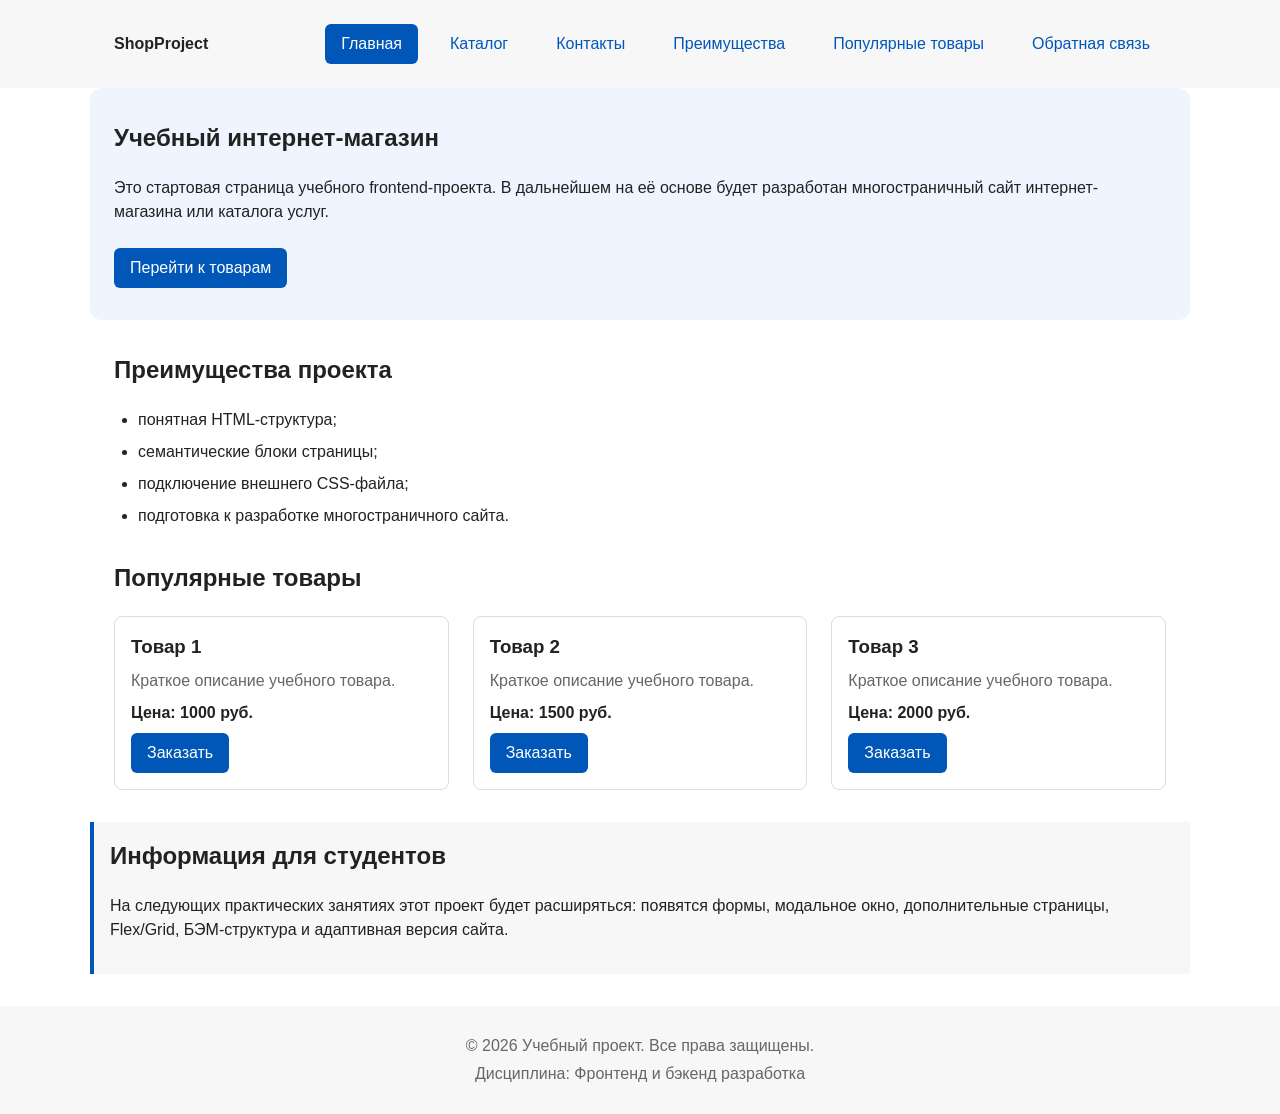
==== index.html @ 8e67717d "refactor: apply BEM naming to CSS classes" ====
<!DOCTYPE html>
<html lang="ru">
<head>
    <meta charset="UTF-8">
    <meta name="viewport" content="width=device-width, initial-scale=1.0">
    <title>Учебный интернет-магазин</title>
    <link rel="stylesheet" href="css/style.css">
    <script src="js/main.js" defer></script>
</head>
<body>

    <header class="site-header">
        <div class="site-header__inner">
            <a class="site-header__logo" href="index.html">ShopProject</a>

            <nav class="site-nav" aria-label="Основная навигация">
                <ul class="site-nav__list">
                    <li class="site-nav__item">
                        <a class="site-nav__link site-nav__link--active" href="index.html">Главная</a>
                    </li>
                    <li class="site-nav__item">
                        <a class="site-nav__link" href="catalog.html">Каталог</a>
                    </li>
                    <li class="site-nav__item">
                        <a class="site-nav__link" href="contacts.html">Контакты</a>
                    </li>
                    <li class="site-nav__item">
                        <a class="site-nav__link" href="#advantages">Преимущества</a>
                    </li>
                    <li class="site-nav__item">
                        <a class="site-nav__link" href="#popular">Популярные товары</a>
                    </li>
                    <li class="site-nav__item">
                        <a class="site-nav__link" href="#contacts">Обратная связь</a>
                    </li>
                </ul>
            </nav>
        </div>
    </header>

    <main>

        <section class="hero">
            <h1 class="hero__title">Учебный интернет-магазин</h1>
            <p class="hero__text">
                Это стартовая страница учебного frontend-проекта.
                В дальнейшем на её основе будет разработан многостраничный
                сайт интернет-магазина или каталога услуг.
            </p>
            <a class="button button--primary" href="#popular">Перейти к товарам</a>
        </section>

        <section class="section" id="advantages">
            <h2 class="section__title">Преимущества проекта</h2>
            <ul class="advantages-list">
                <li class="advantages-list__item">понятная HTML-структура;</li>
                <li class="advantages-list__item">семантические блоки страницы;</li>
                <li class="advantages-list__item">подключение внешнего CSS-файла;</li>
                <li class="advantages-list__item">подготовка к разработке многостраничного сайта.</li>
            </ul>
        </section>

        <section class="section" id="popular">
            <h2 class="section__title">Популярные товары</h2>

            <div class="products-grid">

                <article class="product-card">
                    <h3 class="product-card__title">Товар 1</h3>
                    <p class="product-card__description">Краткое описание учебного товара.</p>
                    <p class="product-card__price">Цена: 1000 руб.</p>
                    <button class="button button--primary product-card__button" type="button" data-product="Товар 1">
                        Заказать
                    </button>
                </article>

                <article class="product-card">
                    <h3 class="product-card__title">Товар 2</h3>
                    <p class="product-card__description">Краткое описание учебного товара.</p>
                    <p class="product-card__price">Цена: 1500 руб.</p>
                    <button class="button button--primary product-card__button" type="button" data-product="Товар 2">
                        Заказать
                    </button>
                </article>

                <article class="product-card">
                    <h3 class="product-card__title">Товар 3</h3>
                    <p class="product-card__description">Краткое описание учебного товара.</p>
                    <p class="product-card__price">Цена: 2000 руб.</p>
                    <button class="button button--primary product-card__button" type="button" data-product="Товар 3">
                        Заказать
                    </button>
                </article>

            </div>
        </section>

        <aside class="aside-info">
            <h2 class="aside-info__title">Информация для студентов</h2>
            <p class="aside-info__text">
                На следующих практических занятиях этот проект будет расширяться:
                появятся формы, модальное окно, дополнительные страницы,
                Flex/Grid, БЭМ-структура и адаптивная версия сайта.
            </p>
        </aside>

    </main>

    <footer class="site-footer" id="contacts">
        <p class="site-footer__text">&copy; 2026 Учебный проект. Все права защищены.</p>
        <p class="site-footer__text">Дисциплина: Фронтенд и бэкенд разработка</p>
    </footer>

    <dialog class="order-dialog" id="order-dialog" aria-labelledby="order-dialog-title">
        <h2 class="order-dialog__title" id="order-dialog-title">Оформление заявки</h2>

        <form class="order-form" id="order-form" action="#" method="post" novalidate>

            <input id="selected-product" name="selected-product" type="hidden">

            <div class="order-form__field">
                <label class="order-form__label" for="order-name">Имя</label>
                <input class="order-form__input" id="order-name" name="name" type="text" placeholder="Введите ваше имя" minlength="2" autocomplete="given-name" required>
            </div>

            <div class="order-form__field">
                <label class="order-form__label" for="order-email">E-mail</label>
                <input class="order-form__input" id="order-email" name="email" type="email" placeholder="example@mail.ru" autocomplete="email" required>
            </div>

            <div class="order-form__field">
                <label class="order-form__label" for="order-phone">Телефон</label>
                <input class="order-form__input" id="order-phone" name="phone" type="tel" inputmode="tel" placeholder="+7 (900) 000-00-00" pattern="^\+7 \(\d{3}\) \d{3}-\d{2}-\d{2}$" required>
                <small class="order-form__hint">Формат: +7 (900) 000-00-00</small>
            </div>

            <div class="order-form__field">
                <label class="order-form__label" for="order-date">Дата связи</label>
                <input class="order-form__input" id="order-date" name="date" type="date">
            </div>

            <div class="order-form__field">
                <label class="order-form__label" for="order-topic">Тема заявки</label>
                <select class="order-form__select" id="order-topic" name="topic" required>
                    <option value="">Выберите тему</option>
                    <option value="product">Заказ товара</option>
                    <option value="consultation">Консультация</option>
                    <option value="delivery">Доставка</option>
                </select>
            </div>

            <div class="order-form__field">
                <label class="order-form__label" for="order-comment">Комментарий</label>
                <textarea class="order-form__textarea" id="order-comment" name="comment" rows="4" placeholder="Укажите дополнительную информацию"></textarea>
            </div>

            <div class="order-form__field order-form__field--checkbox">
                <label class="order-form__label">
                    <input id="order-agreement" name="agreement" type="checkbox" required>
                    Я согласен на обработку данных
                </label>
            </div>

            <div class="order-form__actions">
                <button class="button button--secondary" type="button" id="close-order-dialog">Закрыть</button>
                <button class="button button--primary" type="submit">Отправить заявку</button>
            </div>

        </form>
    </dialog>

    <p class="success-message" id="success-message" hidden>
        Форма успешно отправлена!
    </p>

</body>
</html>
---- css/style.css ----
/* ===================================
   1. ПЕРЕМЕННЫЕ ПРОЕКТА
   =================================== */

:root {
    --color-bg: #ffffff;
    --color-text: #222222;
    --color-muted: #666666;
    --color-primary: #0057b8;
    --color-primary-dark: #003f86;
    --color-border: #dddddd;
    --color-surface: #f7f7f7;
    --color-surface-accent: #eef5ff;
    --color-danger: #b00020;
    --color-success: #168a2f;
    --color-success-bg: #eefaf0;
    --color-white: #ffffff;

    --space-xs: 4px;
    --space-sm: 8px;
    --space-md: 16px;
    --space-lg: 24px;
    --space-xl: 32px;

    --radius-sm: 6px;
    --radius-md: 8px;
    --radius-lg: 12px;

    --container-width: 1100px;
}

/* ===================================
   2. БАЗОВЫЕ СТИЛИ
   =================================== */

* {
    box-sizing: border-box;
}

html {
    scroll-behavior: smooth;
}

body {
    margin: 0;
    font-family: Arial, sans-serif;
    line-height: 1.5;
    color: var(--color-text);
    background-color: var(--color-bg);
}

a {
    color: var(--color-primary);
}

a:focus-visible {
    outline: 2px solid var(--color-primary);
    outline-offset: 3px;
}

:target {
    outline: 2px dashed var(--color-primary);
    outline-offset: 4px;
}

/* ===================================
   3. БЛОК BUTTON
   =================================== */

.button {
    display: inline-block;
    padding: var(--space-sm) var(--space-md);
    border: none;
    border-radius: var(--radius-sm);
    font: inherit;
    text-decoration: none;
    cursor: pointer;
}

.button--primary {
    color: var(--color-white);
    background-color: var(--color-primary);
}

.button--primary:hover {
    background-color: var(--color-primary-dark);
}

.button--secondary {
    color: var(--color-primary);
    background-color: transparent;
    border: 1px solid var(--color-primary);
}

.button--secondary:hover {
    color: var(--color-white);
    background-color: var(--color-primary);
}

.button:focus-visible {
    outline: 2px solid var(--color-primary);
    outline-offset: 3px;
}

.button:disabled {
    opacity: 0.6;
    cursor: not-allowed;
}

/* ===================================
   4. БЛОК SITE-HEADER
   =================================== */

.site-header {
    background-color: var(--color-surface);
}

.site-header__inner {
    max-width: var(--container-width);
    margin: 0 auto;
    padding: var(--space-lg);
    display: flex;
    flex-wrap: wrap;
    align-items: center;
    justify-content: space-between;
    gap: var(--space-md);
}

.site-header__logo {
    font-weight: 700;
    color: var(--color-text);
    text-decoration: none;
}

/* ===================================
   5. БЛОК SITE-NAV
   =================================== */

.site-nav__list {
    display: flex;
    flex-wrap: wrap;
    justify-content: center;
    align-items: center;
    gap: var(--space-md);
    padding: 0;
    margin: 0;
    list-style: none;
}

.site-nav__item {
    /* зарезервировано */
}

.site-nav__link {
    display: inline-block;
    padding: var(--space-sm) var(--space-md);
    color: var(--color-primary);
    text-decoration: none;
    border-radius: var(--radius-sm);
}

.site-nav__link:hover {
    color: var(--color-white);
    background-color: var(--color-primary);
}

.site-nav__link:focus-visible {
    outline: 2px solid var(--color-primary);
    outline-offset: 3px;
}

.site-nav__link--active {
    color: var(--color-white);
    background-color: var(--color-primary);
}

/* ===================================
   6. БЛОК BREADCRUMBS
   =================================== */

.breadcrumbs {
    max-width: var(--container-width);
    margin: var(--space-md) auto;
    font-size: 14px;
    color: var(--color-muted);
}

.breadcrumbs__link {
    color: var(--color-primary);
}

.breadcrumbs__current::before {
    content: " / ";
    color: var(--color-muted);
}

/* ===================================
   7. БЛОК HERO
   =================================== */

.hero {
    max-width: var(--container-width);
    margin: 0 auto var(--space-xl);
    padding: var(--space-xl) var(--space-lg);
    background-color: var(--color-surface-accent);
    border-radius: var(--radius-lg);
}

.hero__title {
    margin-top: 0;
}

.hero__text {
    margin-bottom: var(--space-lg);
}

/* ===================================
   8. БЛОК SECTION
   =================================== */

.section {
    max-width: var(--container-width);
    margin: 0 auto var(--space-xl);
    padding: 0 var(--space-lg);
}

.section__title {
    margin-top: 0;
}

/* ===================================
   9. БЛОК ADVANTAGES-LIST
   =================================== */

.advantages-list {
    padding-left: var(--space-lg);
}

.advantages-list__item {
    margin-bottom: var(--space-sm);
}

/* ===================================
   10. БЛОК PRODUCTS-GRID
   =================================== */

.products-grid {
    display: grid;
    grid-template-columns: repeat(3, 1fr);
    gap: var(--space-lg);
}

/* ===================================
   11. БЛОК PRODUCT-CARD
   =================================== */

.product-card {
    display: flex;
    flex-direction: column;
    gap: var(--space-sm);
    padding: var(--space-md);
    border: 1px solid var(--color-border);
    border-radius: var(--radius-md);
    background-color: var(--color-bg);
}

.product-card:hover {
    border-color: var(--color-primary);
}

.product-card--discount {
    border-color: var(--color-danger);
}

.product-card__title {
    margin: 0;
    color: var(--color-text);
}

.product-card__description {
    margin: 0;
    color: var(--color-muted);
}

.product-card__price {
    margin: 0;
    font-weight: 700;
}

.product-card--discount .product-card__price {
    color: var(--color-danger);
}

.product-card__button {
    margin-top: auto;
    align-self: flex-start;
}

/* ===================================
   12. БЛОК ASIDE-INFO
   =================================== */

.aside-info {
    max-width: var(--container-width);
    margin: 0 auto var(--space-xl);
    padding: var(--space-md);
    border-left: 4px solid var(--color-primary);
    background-color: var(--color-surface);
}

.aside-info__title {
    margin-top: 0;
}

/* ===================================
   13. БЛОК SITE-FOOTER
   =================================== */

.site-footer {
    padding: var(--space-lg);
    background-color: var(--color-surface);
    text-align: center;
}

.site-footer__text {
    margin: var(--space-xs) 0;
    color: var(--color-muted);
}

/* ===================================
   14. БЛОК ORDER-DIALOG
   =================================== */

.order-dialog {
    width: min(100% - 32px, 560px);
    padding: var(--space-lg);
    border: none;
    border-radius: var(--radius-lg);
}

.order-dialog::backdrop {
    background-color: rgba(0, 0, 0, 0.5);
}

.order-dialog__title {
    margin-top: 0;
}

/* ===================================
   15. БЛОК ORDER-FORM
   =================================== */

.order-form__field {
    margin-bottom: var(--space-md);
}

.order-form__field--checkbox {
    display: flex;
    align-items: center;
    gap: var(--space-sm);
}

.order-form__label {
    display: block;
    margin-bottom: var(--space-xs);
    font-weight: 600;
}

.order-form__field--checkbox .order-form__label {
    margin-bottom: 0;
    font-weight: 400;
}

.order-form__input,
.order-form__select,
.order-form__textarea {
    width: 100%;
    padding: 10px 12px;
    border: 1px solid var(--color-border);
    border-radius: var(--radius-sm);
    font: inherit;
}

.order-form__input:hover,
.order-form__select:hover,
.order-form__textarea:hover {
    border-color: var(--color-primary);
}

.order-form__input:focus-visible,
.order-form__select:focus-visible,
.order-form__textarea:focus-visible {
    outline: 2px solid var(--color-primary);
    outline-offset: 3px;
}

.order-form__hint {
    display: block;
    margin-top: var(--space-xs);
    color: var(--color-muted);
    font-size: 13px;
}

[aria-invalid="true"] {
    border-color: var(--color-danger);
}

.order-form__actions {
    display: flex;
    gap: var(--space-md);
    margin-top: var(--space-lg);
}

/* ===================================
   16. БЛОК SUCCESS-MESSAGE
   =================================== */

.success-message {
    max-width: var(--container-width);
    margin: var(--space-lg) auto;
    padding: var(--space-md);
    border-left: 4px solid var(--color-success);
    background-color: var(--color-success-bg);
}

/* ===================================
   17. СТРАНИЦА КАТАЛОГА (CSS Grid)
   =================================== */

.catalog-layout {
    max-width: var(--container-width);
    margin: 0 auto var(--space-xl);
    padding: 0 var(--space-lg);
    display: grid;
    grid-template-columns: 260px 1fr;
    grid-template-areas: "filters products";
    gap: var(--space-lg);
}

.catalog-filters {
    grid-area: filters;
    padding: var(--space-md);
    border: 1px solid var(--color-border);
    border-radius: var(--radius-md);
    background-color: var(--color-surface);
}

.catalog-filters__title {
    margin-top: 0;
}

.catalog-products {
    grid-area: products;
}

/* ===================================
   18. БЛОК FILTERS-FORM
   =================================== */

.filters-form {
    display: grid;
    gap: var(--space-md);
}

.filters-form__group {
    margin: 0;
    padding: var(--space-md);
    border: 1px solid var(--color-border);
    border-radius: var(--radius-sm);
}

.filters-form__legend {
    font-weight: 700;
}

.filters-form__label {
    display: block;
    margin-bottom: var(--space-sm);
}

.filters-form__input {
    width: 100%;
    padding: 8px 10px;
    border: 1px solid var(--color-border);
    border-radius: var(--radius-sm);
    font: inherit;
}
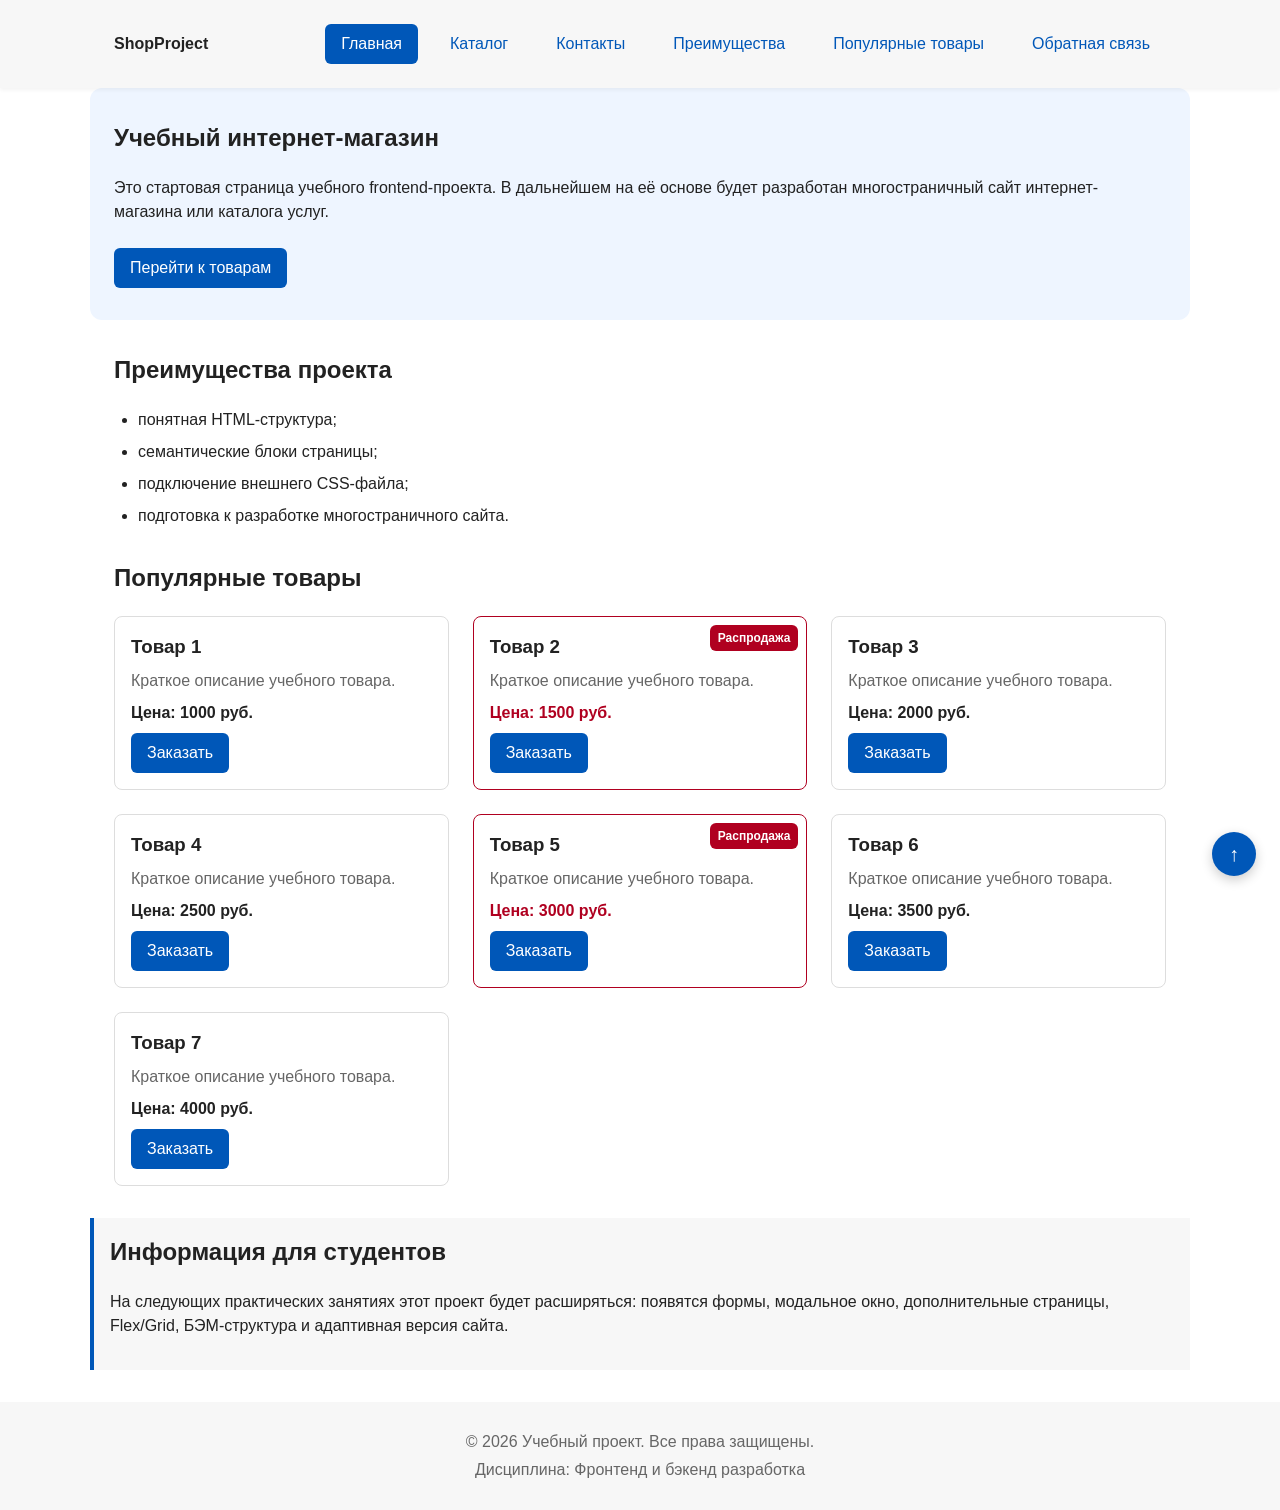
==== commit 952f11d6: "feat: add sticky header, sticky filters, fixed up button, BEM modifiers and UI states" ====
--- a/index.html
+++ b/index.html
@@ -74,7 +74,8 @@
                     </button>
                 </article>
 
-                <article class="product-card">
+                <article class="product-card product-card--discount">
+                    <span class="product-card__badge">Распродажа</span>
                     <h3 class="product-card__title">Товар 2</h3>
                     <p class="product-card__description">Краткое описание учебного товара.</p>
                     <p class="product-card__price">Цена: 1500 руб.</p>
@@ -88,6 +89,43 @@
                     <p class="product-card__description">Краткое описание учебного товара.</p>
                     <p class="product-card__price">Цена: 2000 руб.</p>
                     <button class="button button--primary product-card__button" type="button" data-product="Товар 3">
+                        Заказать
+                    </button>
+                </article>
+
+                <article class="product-card">
+                    <h3 class="product-card__title">Товар 4</h3>
+                    <p class="product-card__description">Краткое описание учебного товара.</p>
+                    <p class="product-card__price">Цена: 2500 руб.</p>
+                    <button class="button button--primary product-card__button" type="button" data-product="Товар 4">
+                        Заказать
+                    </button>
+                </article>
+
+                <article class="product-card product-card--discount">
+                    <span class="product-card__badge">Распродажа</span>
+                    <h3 class="product-card__title">Товар 5</h3>
+                    <p class="product-card__description">Краткое описание учебного товара.</p>
+                    <p class="product-card__price">Цена: 3000 руб.</p>
+                    <button class="button button--primary product-card__button" type="button" data-product="Товар 5">
+                        Заказать
+                    </button>
+                </article>
+
+                <article class="product-card">
+                    <h3 class="product-card__title">Товар 6</h3>
+                    <p class="product-card__description">Краткое описание учебного товара.</p>
+                    <p class="product-card__price">Цена: 3500 руб.</p>
+                    <button class="button button--primary product-card__button" type="button" data-product="Товар 6">
+                        Заказать
+                    </button>
+                </article>
+
+                <article class="product-card">
+                    <h3 class="product-card__title">Товар 7</h3>
+                    <p class="product-card__description">Краткое описание учебного товара.</p>
+                    <p class="product-card__price">Цена: 4000 руб.</p>
+                    <button class="button button--primary product-card__button" type="button" data-product="Товар 7">
                         Заказать
                     </button>
                 </article>
@@ -173,5 +211,7 @@
         Форма успешно отправлена!
     </p>
 
+    <a href="#" class="up-button" aria-label="Наверх">↑</a>
+
 </body>
 </html>
--- a/css/style.css
+++ b/css/style.css
@@ -75,6 +75,7 @@
     font: inherit;
     text-decoration: none;
     cursor: pointer;
+    transition: background-color 0.2s ease, transform 0.1s ease;
 }
 
 .button--primary {
@@ -107,12 +108,21 @@
     cursor: not-allowed;
 }
 
+.button:active {
+    transform: translateY(2px);
+    box-shadow: inset 0 2px 4px rgba(0, 0, 0, 0.2);
+}
+
 /* ===================================
    4. БЛОК SITE-HEADER
    =================================== */
 
 .site-header {
     background-color: var(--color-surface);
+    position: sticky;
+    top: 0;
+    z-index: 100;
+    box-shadow: 0 2px 4px rgba(0, 0, 0, 0.05);
 }
 
 .site-header__inner {
@@ -262,14 +272,37 @@
     border: 1px solid var(--color-border);
     border-radius: var(--radius-md);
     background-color: var(--color-bg);
+    position: relative; 
+    transition: transform 0.2s ease, box-shadow 0.2s ease, border-color 0.2s ease;
+
 }
 
 .product-card:hover {
     border-color: var(--color-primary);
+    border-color: var(--color-primary);
+    transform: translateY(-4px);
+    box-shadow: 0 8px 16px rgba(0, 0, 0, 0.1);
+}
+
+.product-card:focus-within {
+    border-color: var(--color-primary);
+    box-shadow: 0 0 0 3px rgba(0, 87, 184, 0.15);
 }
 
 .product-card--discount {
     border-color: var(--color-danger);
+}
+
+.product-card__badge {
+    position: absolute;
+    top: var(--space-sm);
+    right: var(--space-sm);
+    padding: 4px 8px;
+    color: var(--color-white);
+    background-color: var(--color-danger);
+    border-radius: var(--radius-sm);
+    font-size: 12px;
+    font-weight: 700;
 }
 
 .product-card__title {
@@ -443,6 +476,9 @@
     border: 1px solid var(--color-border);
     border-radius: var(--radius-md);
     background-color: var(--color-surface);
+    align-self: start; 
+    position: sticky;
+    top: 100px;
 }
 
 .catalog-filters__title {
@@ -484,4 +520,34 @@
     border: 1px solid var(--color-border);
     border-radius: var(--radius-sm);
     font: inherit;
+}
+
+/* ===================================
+   КНОПКА «НАВЕРХ»
+   =================================== */
+.up-button {
+    position: fixed;
+    bottom: var(--space-lg);
+    right: var(--space-lg);
+    z-index: 100; /* выше контента, но ниже модалки */
+    
+    display: flex;
+    align-items: center;
+    justify-content: center;
+    width: 44px;
+    height: 44px;
+    
+    color: var(--color-white);
+    background-color: var(--color-primary);
+    border-radius: 50%;
+    text-decoration: none;
+    font-size: 20px;
+    font-weight: bold;
+    box-shadow: 0 4px 12px rgba(0, 0, 0, 0.2);
+    transition: background-color 0.2s ease, transform 0.2s ease;
+}
+
+.up-button:hover {
+    background-color: var(--color-primary-dark);
+    transform: translateY(-3px); /* слегка подпрыгивает при наведении */
 }
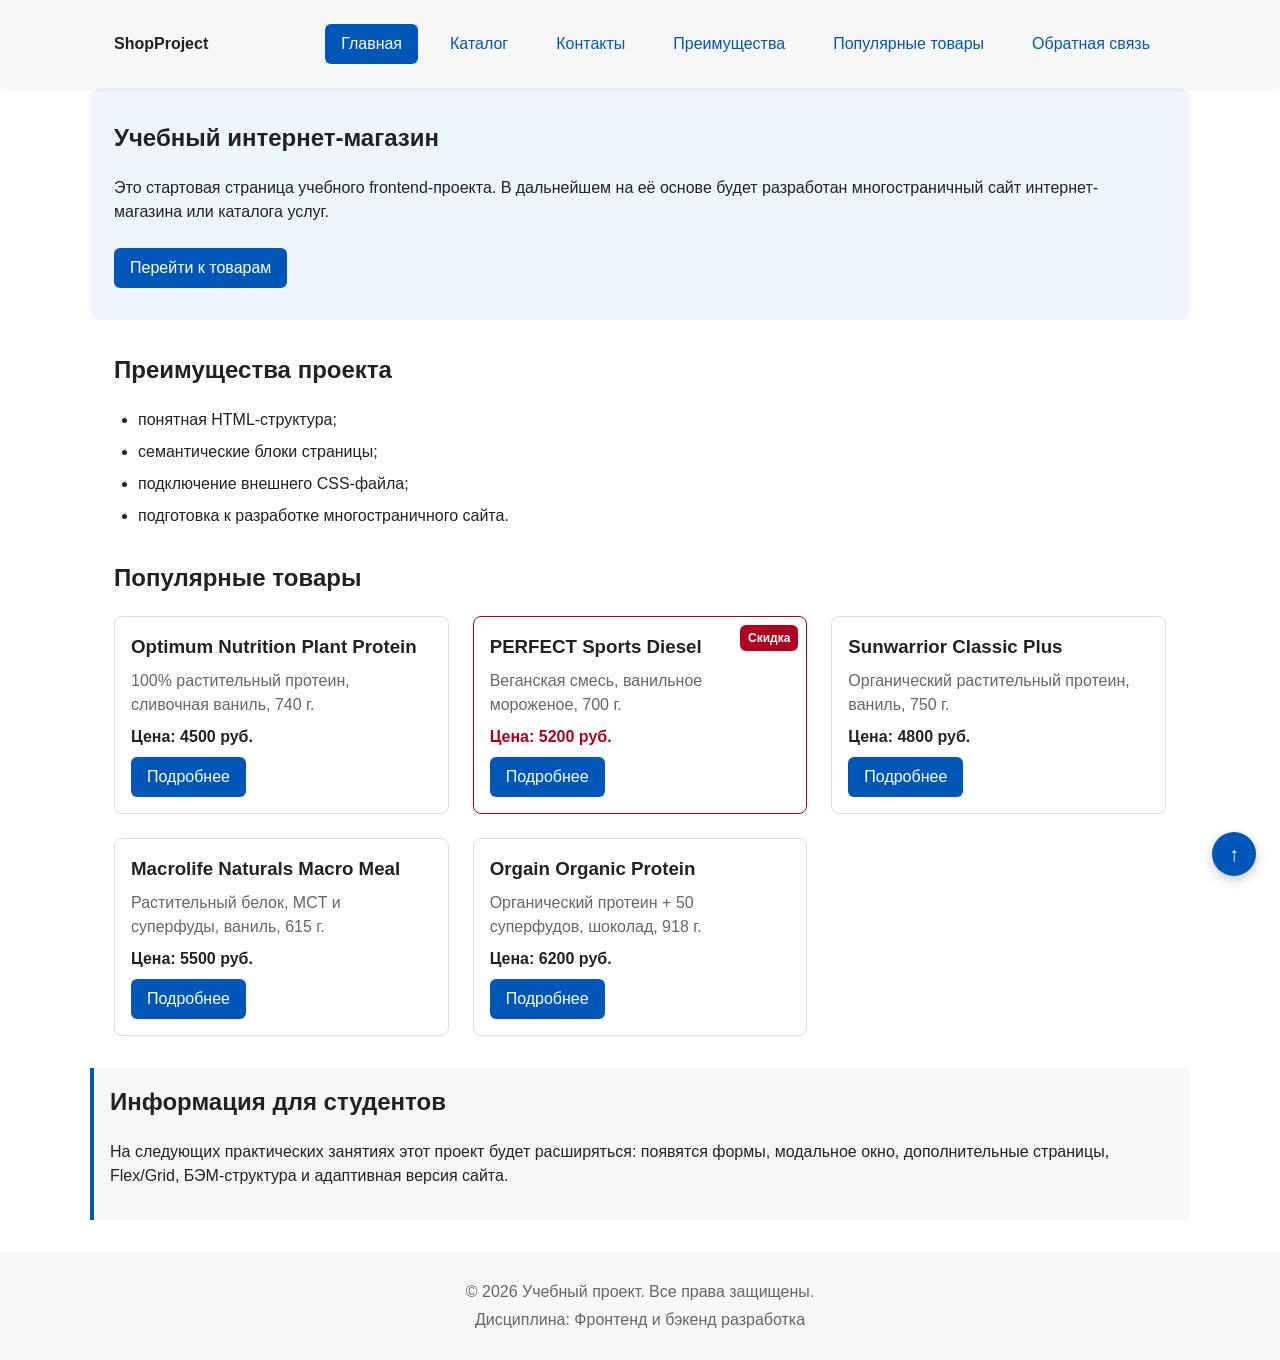
==== commit 75486b9d: "feat: add product page, 5 real products, images, fix breadcrumbs and sticky offset" ====
--- a/index.html
+++ b/index.html
@@ -66,68 +66,39 @@
             <div class="products-grid">
 
                 <article class="product-card">
-                    <h3 class="product-card__title">Товар 1</h3>
-                    <p class="product-card__description">Краткое описание учебного товара.</p>
-                    <p class="product-card__price">Цена: 1000 руб.</p>
-                    <button class="button button--primary product-card__button" type="button" data-product="Товар 1">
-                        Заказать
-                    </button>
+                    <h3 class="product-card__title">Optimum Nutrition Plant Protein</h3>
+                    <p class="product-card__description">100% растительный протеин, сливочная ваниль, 740 г.</p>
+                    <p class="product-card__price">Цена: 4500 руб.</p>
+                    <a class="button button--primary product-card__button" href="product.html#product-1">Подробнее</a>
                 </article>
 
                 <article class="product-card product-card--discount">
-                    <span class="product-card__badge">Распродажа</span>
-                    <h3 class="product-card__title">Товар 2</h3>
-                    <p class="product-card__description">Краткое описание учебного товара.</p>
-                    <p class="product-card__price">Цена: 1500 руб.</p>
-                    <button class="button button--primary product-card__button" type="button" data-product="Товар 2">
-                        Заказать
-                    </button>
+                    <span class="product-card__badge">Скидка</span>
+                    <h3 class="product-card__title">PERFECT Sports Diesel</h3>
+                    <p class="product-card__description">Веганская смесь, ванильное мороженое, 700 г.</p>
+                    <p class="product-card__price">Цена: 5200 руб.</p>
+                    <a class="button button--primary product-card__button" href="product.html#product-2">Подробнее</a>
                 </article>
 
                 <article class="product-card">
-                    <h3 class="product-card__title">Товар 3</h3>
-                    <p class="product-card__description">Краткое описание учебного товара.</p>
-                    <p class="product-card__price">Цена: 2000 руб.</p>
-                    <button class="button button--primary product-card__button" type="button" data-product="Товар 3">
-                        Заказать
-                    </button>
+                    <h3 class="product-card__title">Sunwarrior Classic Plus</h3>
+                    <p class="product-card__description">Органический растительный протеин, ваниль, 750 г.</p>
+                    <p class="product-card__price">Цена: 4800 руб.</p>
+                    <a class="button button--primary product-card__button" href="product.html#product-3">Подробнее</a>
                 </article>
 
                 <article class="product-card">
-                    <h3 class="product-card__title">Товар 4</h3>
-                    <p class="product-card__description">Краткое описание учебного товара.</p>
-                    <p class="product-card__price">Цена: 2500 руб.</p>
-                    <button class="button button--primary product-card__button" type="button" data-product="Товар 4">
-                        Заказать
-                    </button>
-                </article>
-
-                <article class="product-card product-card--discount">
-                    <span class="product-card__badge">Распродажа</span>
-                    <h3 class="product-card__title">Товар 5</h3>
-                    <p class="product-card__description">Краткое описание учебного товара.</p>
-                    <p class="product-card__price">Цена: 3000 руб.</p>
-                    <button class="button button--primary product-card__button" type="button" data-product="Товар 5">
-                        Заказать
-                    </button>
+                    <h3 class="product-card__title">Macrolife Naturals Macro Meal</h3>
+                    <p class="product-card__description">Растительный белок, MCT и суперфуды, ваниль, 615 г.</p>
+                    <p class="product-card__price">Цена: 5500 руб.</p>
+                    <a class="button button--primary product-card__button" href="product.html#product-4">Подробнее</a>
                 </article>
 
                 <article class="product-card">
-                    <h3 class="product-card__title">Товар 6</h3>
-                    <p class="product-card__description">Краткое описание учебного товара.</p>
-                    <p class="product-card__price">Цена: 3500 руб.</p>
-                    <button class="button button--primary product-card__button" type="button" data-product="Товар 6">
-                        Заказать
-                    </button>
-                </article>
-
-                <article class="product-card">
-                    <h3 class="product-card__title">Товар 7</h3>
-                    <p class="product-card__description">Краткое описание учебного товара.</p>
-                    <p class="product-card__price">Цена: 4000 руб.</p>
-                    <button class="button button--primary product-card__button" type="button" data-product="Товар 7">
-                        Заказать
-                    </button>
+                    <h3 class="product-card__title">Orgain Organic Protein</h3>
+                    <p class="product-card__description">Органический протеин + 50 суперфудов, шоколад, 918 г.</p>
+                    <p class="product-card__price">Цена: 6200 руб.</p>
+                    <a class="button button--primary product-card__button" href="product.html#product-5">Подробнее</a>
                 </article>
 
             </div>
--- a/css/style.css
+++ b/css/style.css
@@ -199,7 +199,7 @@
     color: var(--color-primary);
 }
 
-.breadcrumbs__current::before {
+.breadcrumbs > *:not(:first-child)::before {
     content: " / ";
     color: var(--color-muted);
 }
@@ -232,6 +232,7 @@
     max-width: var(--container-width);
     margin: 0 auto var(--space-xl);
     padding: 0 var(--space-lg);
+    scroll-margin-top: 100px;
 }
 
 .section__title {
@@ -353,6 +354,7 @@
     padding: var(--space-lg);
     background-color: var(--color-surface);
     text-align: center;
+    scroll-margin-top: 100px;
 }
 
 .site-footer__text {
@@ -550,4 +552,107 @@
 .up-button:hover {
     background-color: var(--color-primary-dark);
     transform: translateY(-3px); /* слегка подпрыгивает при наведении */
+}
+
+/* ===================================
+   СТРАНИЦА ТОВАРА (product.html)
+   =================================== */
+
+.product-page__layout {
+    display: grid;
+    grid-template-columns: 1fr 1fr;
+    gap: var(--space-xl);
+    margin-bottom: var(--space-xl);
+}
+
+.product-page__image-placeholder {
+    background-color: var(--color-surface);
+    border: 1px solid var(--color-border);
+    border-radius: var(--radius-lg);
+    height: 300px;
+    display: flex;
+    align-items: center;
+    justify-content: center;
+    color: var(--color-muted);
+    font-weight: bold;
+}
+
+.product-page__price {
+    font-size: 24px;
+    font-weight: 700;
+    color: var(--color-primary);
+    margin-top: 0;
+}
+
+.product-page__desc {
+    margin-bottom: var(--space-lg);
+    line-height: 1.6;
+}
+
+/* Стили для таблицы характеристик */
+.product-table {
+    width: 100%;
+    border-collapse: collapse;
+    margin-top: var(--space-md);
+    background-color: var(--color-bg);
+}
+
+.product-table th,
+.product-table td {
+    padding: var(--space-sm) var(--space-md);
+    border: 1px solid var(--color-border);
+    text-align: left;
+}
+
+.product-table th {
+    background-color: var(--color-surface);
+    font-weight: 700;
+}
+
+.product-table tr:hover td {
+    background-color: var(--color-surface-accent);
+}
+
+/* ===================================
+   СТРАНИЦА ТОВАРА (исправления)
+   =================================== */
+
+.product-page {
+    /* Отступ сверху, чтобы прилипающая шапка не перекрывала заголовок при переходе по якорю */
+    scroll-margin-top: 100px; 
+    padding-top: var(--space-md);
+    border-bottom: 1px solid var(--color-border);
+    padding-bottom: var(--space-xl);
+}
+
+.product-page:last-child {
+    border-bottom: none;
+}
+
+/* Оформление страницы товара со скидкой */
+.product-page--discount .section__title {
+    color: var(--color-danger);
+}
+
+/* Стили для изображений на странице товара */
+.product-page__img {
+    width: 100%;
+    height: auto;
+    max-height: 400px;
+    object-fit: contain; /* Картинка не искажается, а вписывается в блок */
+    border-radius: var(--radius-lg);
+    background-color: #ffffff; /* Белый фон, если картинка с прозрачностью */
+    padding: var(--space-md);
+}
+
+.product-page--discount .product-page__price {
+    color: var(--color-danger);
+}
+
+.product-page--discount .button {
+    background-color: var(--color-danger);
+}
+
+.product-page--discount .button:hover {
+    background-color: #8a0019;
 }
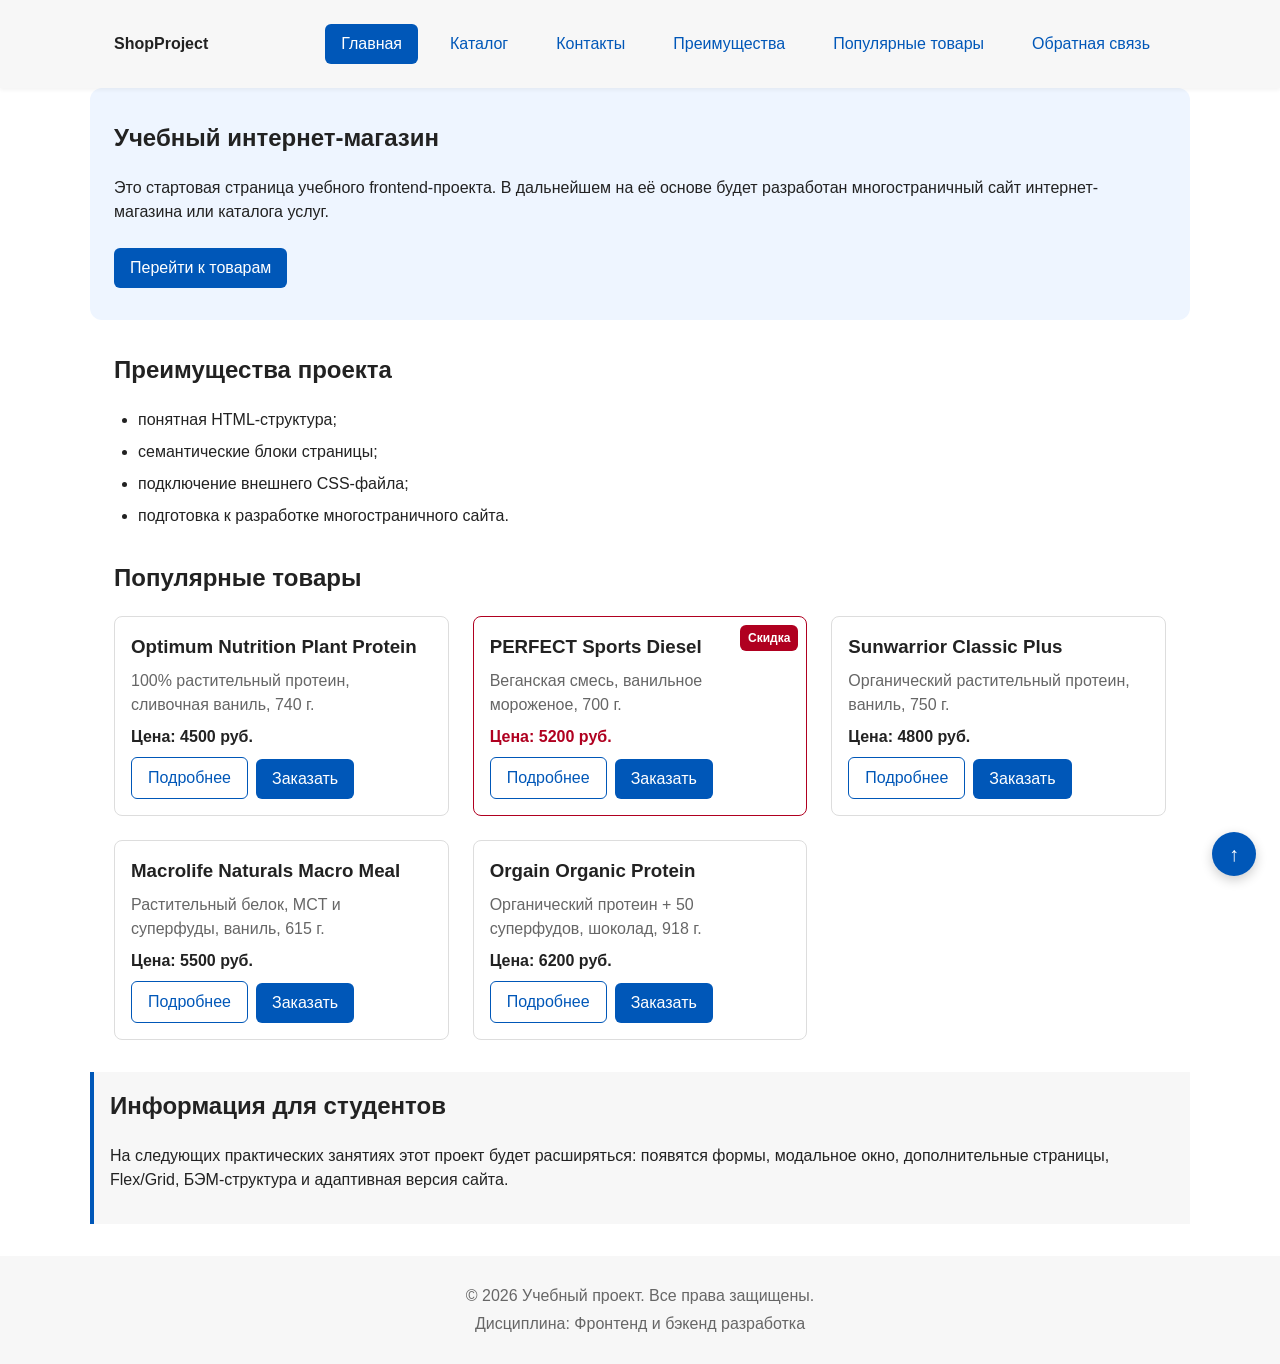
==== commit aaa43cb8: "fix: make modal form identical on all pages" ====
--- a/index.html
+++ b/index.html
@@ -69,7 +69,10 @@
                     <h3 class="product-card__title">Optimum Nutrition Plant Protein</h3>
                     <p class="product-card__description">100% растительный протеин, сливочная ваниль, 740 г.</p>
                     <p class="product-card__price">Цена: 4500 руб.</p>
-                    <a class="button button--primary product-card__button" href="product.html#product-1">Подробнее</a>
+                    <div class="product-card__actions">
+                        <a class="button button--secondary" href="product.html#product-1">Подробнее</a>
+                        <button class="button button--primary product-card__button" type="button" data-product="Optimum Nutrition Plant Protein">Заказать</button>
+                    </div>
                 </article>
 
                 <article class="product-card product-card--discount">
@@ -77,28 +80,40 @@
                     <h3 class="product-card__title">PERFECT Sports Diesel</h3>
                     <p class="product-card__description">Веганская смесь, ванильное мороженое, 700 г.</p>
                     <p class="product-card__price">Цена: 5200 руб.</p>
-                    <a class="button button--primary product-card__button" href="product.html#product-2">Подробнее</a>
+                    <div class="product-card__actions">
+                        <a class="button button--secondary" href="product.html#product-2">Подробнее</a>
+                        <button class="button button--primary product-card__button" type="button" data-product="PERFECT Sports Diesel">Заказать</button>
+                    </div>
                 </article>
 
                 <article class="product-card">
                     <h3 class="product-card__title">Sunwarrior Classic Plus</h3>
                     <p class="product-card__description">Органический растительный протеин, ваниль, 750 г.</p>
                     <p class="product-card__price">Цена: 4800 руб.</p>
-                    <a class="button button--primary product-card__button" href="product.html#product-3">Подробнее</a>
+                    <div class="product-card__actions">
+                        <a class="button button--secondary" href="product.html#product-3">Подробнее</a>
+                        <button class="button button--primary product-card__button" type="button" data-product="Sunwarrior Classic Plus">Заказать</button>
+                    </div>
                 </article>
 
                 <article class="product-card">
                     <h3 class="product-card__title">Macrolife Naturals Macro Meal</h3>
                     <p class="product-card__description">Растительный белок, MCT и суперфуды, ваниль, 615 г.</p>
                     <p class="product-card__price">Цена: 5500 руб.</p>
-                    <a class="button button--primary product-card__button" href="product.html#product-4">Подробнее</a>
+                    <div class="product-card__actions">
+                        <a class="button button--secondary" href="product.html#product-4">Подробнее</a>
+                        <button class="button button--primary product-card__button" type="button" data-product="Macrolife Naturals Macro Meal">Заказать</button>
+                    </div>
                 </article>
 
                 <article class="product-card">
                     <h3 class="product-card__title">Orgain Organic Protein</h3>
                     <p class="product-card__description">Органический протеин + 50 суперфудов, шоколад, 918 г.</p>
                     <p class="product-card__price">Цена: 6200 руб.</p>
-                    <a class="button button--primary product-card__button" href="product.html#product-5">Подробнее</a>
+                    <div class="product-card__actions">
+                        <a class="button button--secondary" href="product.html#product-5">Подробнее</a>
+                        <button class="button button--primary product-card__button" type="button" data-product="Orgain Organic Protein">Заказать</button>
+                    </div>
                 </article>
 
             </div>
--- a/css/style.css
+++ b/css/style.css
@@ -655,4 +655,10 @@
 
 .product-page--discount .button:hover {
     background-color: #8a0019;
+}
+
+.product-card__actions {
+    display: flex;
+    gap: var(--space-sm);
+    margin-top: auto;
 }
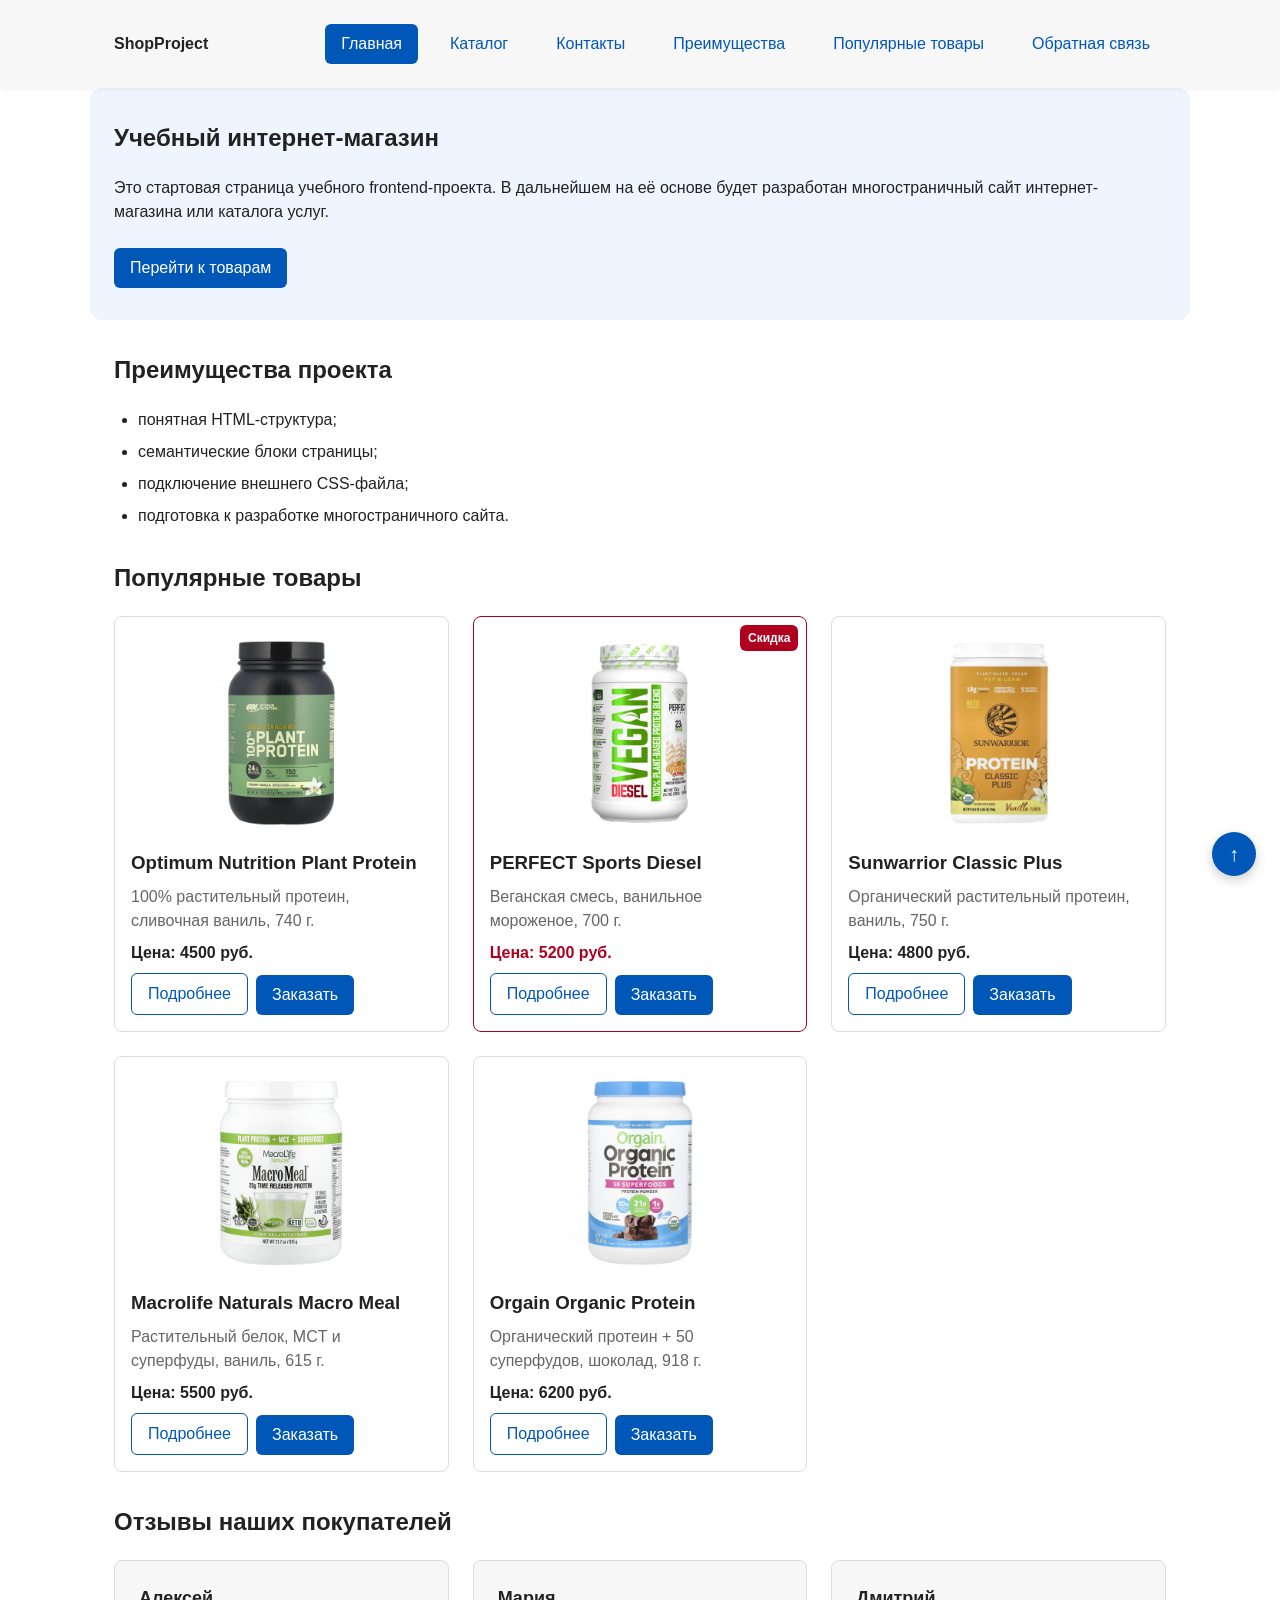
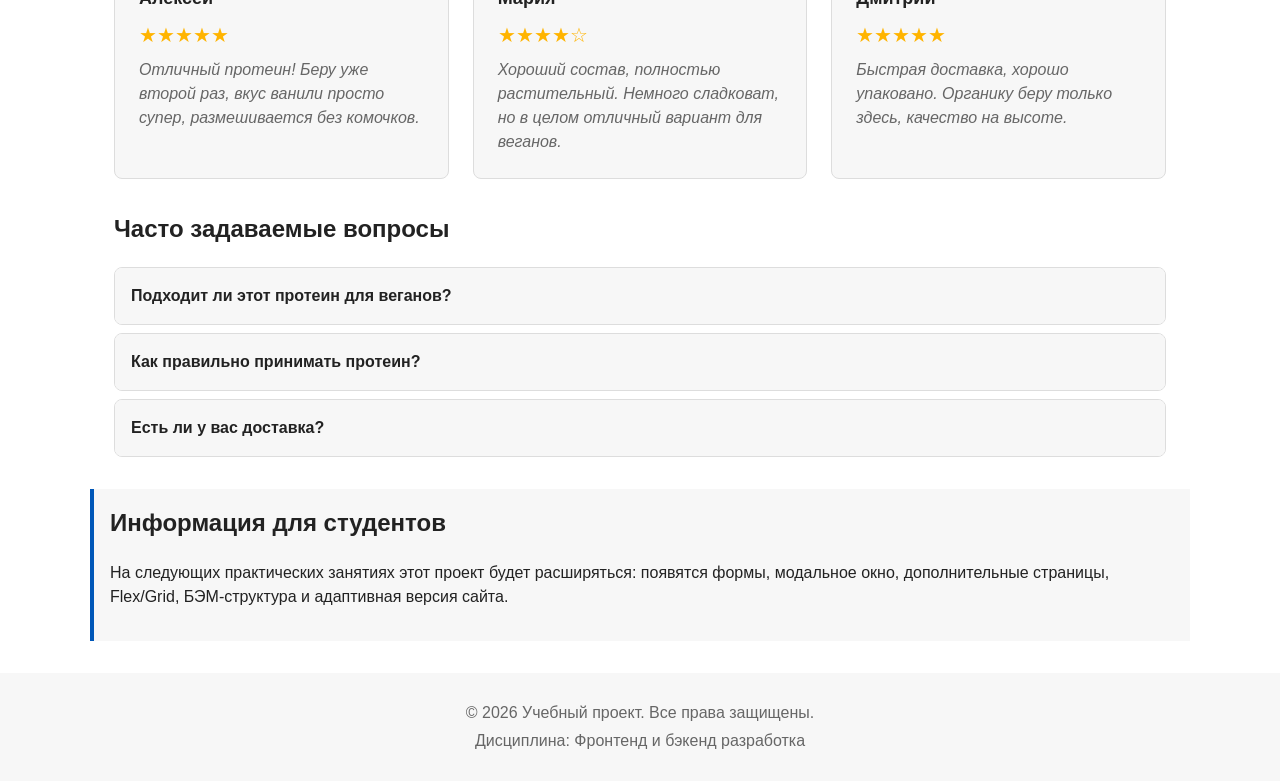
==== commit f1512c50: "feat: add product details page, images, reviews, FAQ, comparison table and fix modal window" ====
--- a/index.html
+++ b/index.html
@@ -66,6 +66,7 @@
             <div class="products-grid">
 
                 <article class="product-card">
+                    <img src="images/protein1.jpg" alt="Optimum Nutrition Plant Protein" class="product-card__img">
                     <h3 class="product-card__title">Optimum Nutrition Plant Protein</h3>
                     <p class="product-card__description">100% растительный протеин, сливочная ваниль, 740 г.</p>
                     <p class="product-card__price">Цена: 4500 руб.</p>
@@ -77,6 +78,7 @@
 
                 <article class="product-card product-card--discount">
                     <span class="product-card__badge">Скидка</span>
+                    <img src="images/protein2.jpg" alt="PERFECT Sports Diesel" class="product-card__img">
                     <h3 class="product-card__title">PERFECT Sports Diesel</h3>
                     <p class="product-card__description">Веганская смесь, ванильное мороженое, 700 г.</p>
                     <p class="product-card__price">Цена: 5200 руб.</p>
@@ -87,6 +89,7 @@
                 </article>
 
                 <article class="product-card">
+                    <img src="images/protein3.jpg" alt="Sunwarrior Classic Plus" class="product-card__img">
                     <h3 class="product-card__title">Sunwarrior Classic Plus</h3>
                     <p class="product-card__description">Органический растительный протеин, ваниль, 750 г.</p>
                     <p class="product-card__price">Цена: 4800 руб.</p>
@@ -97,6 +100,7 @@
                 </article>
 
                 <article class="product-card">
+                    <img src="images/protein4.jpg" alt="Macrolife Naturals Macro Meal" class="product-card__img">
                     <h3 class="product-card__title">Macrolife Naturals Macro Meal</h3>
                     <p class="product-card__description">Растительный белок, MCT и суперфуды, ваниль, 615 г.</p>
                     <p class="product-card__price">Цена: 5500 руб.</p>
@@ -107,6 +111,7 @@
                 </article>
 
                 <article class="product-card">
+                    <img src="images/protein5.jpg" alt="Orgain Organic Protein" class="product-card__img">
                     <h3 class="product-card__title">Orgain Organic Protein</h3>
                     <p class="product-card__description">Органический протеин + 50 суперфудов, шоколад, 918 г.</p>
                     <p class="product-card__price">Цена: 6200 руб.</p>
@@ -119,6 +124,53 @@
             </div>
         </section>
 
+        <!-- БЛОК ОТЗЫВОВ -->
+        <section class="section" id="reviews">
+            <h2 class="section__title">Отзывы наших покупателей</h2>
+            <div class="reviews__list">
+                <article class="reviews__item">
+                    <div class="reviews__author">Алексей</div>
+                    <div class="reviews__rating">★★★★★</div>
+                    <p class="reviews__text">Отличный протеин! Беру уже второй раз, вкус ванили просто супер, размешивается без комочков.</p>
+                </article>
+                <article class="reviews__item">
+                    <div class="reviews__author">Мария</div>
+                    <div class="reviews__rating">★★★★☆</div>
+                    <p class="reviews__text">Хороший состав, полностью растительный. Немного сладковат, но в целом отличный вариант для веганов.</p>
+                </article>
+                <article class="reviews__item">
+                    <div class="reviews__author">Дмитрий</div>
+                    <div class="reviews__rating">★★★★★</div>
+                    <p class="reviews__text">Быстрая доставка, хорошо упаковано. Органику беру только здесь, качество на высоте.</p>
+                </article>
+            </div>
+        </section>
+
+        <!-- БЛОК FAQ (Часто задаваемые вопросы) -->
+        <section class="section" id="faq">
+            <h2 class="section__title">Часто задаваемые вопросы</h2>
+            <div class="faq__list">
+                <details class="faq__item">
+                    <summary class="faq__question">Подходит ли этот протеин для веганов?</summary>
+                    <div class="faq__answer">
+                        <p>Да, абсолютно весь ассортимент нашего магазина состоит из 100% растительных протеинов. Они не содержат лактозы, сои и продуктов животного происхождения.</p>
+                    </div>
+                </details>
+                <details class="faq__item">
+                    <summary class="faq__question">Как правильно принимать протеин?</summary>
+                    <div class="faq__answer">
+                        <p>Смешайте одну порцию (мерную ложку) с 200-300 мл воды, растительного молока или сока. Лучше всего принимать в течение 30 минут после тренировки.</p>
+                    </div>
+                </details>
+                <details class="faq__item">
+                    <summary class="faq__question">Есть ли у вас доставка?</summary>
+                    <div class="faq__answer">
+                        <p>Да, мы доставляем заказы по всей России. Сроки и стоимость зависят от вашего региона. Оставьте заявку, и менеджер рассчитает точную стоимость.</p>
+                    </div>
+                </details>
+            </div>
+        </section>
+        
         <aside class="aside-info">
             <h2 class="aside-info__title">Информация для студентов</h2>
             <p class="aside-info__text">
@@ -137,6 +189,7 @@
 
     <dialog class="order-dialog" id="order-dialog" aria-labelledby="order-dialog-title">
         <h2 class="order-dialog__title" id="order-dialog-title">Оформление заявки</h2>
+        <button class="order-dialog__close" type="button" aria-label="Закрыть окно">×</button>
 
         <form class="order-form" id="order-form" action="#" method="post" novalidate>
 
--- a/css/style.css
+++ b/css/style.css
@@ -367,23 +367,39 @@
    =================================== */
 
 .order-dialog {
-    width: min(100% - 32px, 560px);
-    padding: var(--space-lg);
+    width: min(100% - 32px, 600px);
+    padding: 0;
     border: none;
     border-radius: var(--radius-lg);
+    background-color: var(--color-bg);
+    box-shadow: 0 10px 40px rgba(0, 0, 0, 0.2);
+    max-height: 90vh;
+    overflow: hidden; 
 }
 
 .order-dialog::backdrop {
-    background-color: rgba(0, 0, 0, 0.5);
+    background-color: rgba(0, 0, 0, 0.4);
+    backdrop-filter: blur(4px);
 }
 
 .order-dialog__title {
-    margin-top: 0;
+    margin: 0;
+    padding: var(--space-lg);
+    background-color: var(--color-surface);
+    border-bottom: 1px solid var(--color-border);
+    font-size: 22px;
+    color: var(--color-text);
+    flex-shrink: 0;
 }
 
 /* ===================================
    15. БЛОК ORDER-FORM
    =================================== */
+.order-form {
+    padding: var(--space-lg);
+    overflow-y: auto;
+    overscroll-behavior: contain;
+}
 
 .order-form__field {
     margin-bottom: var(--space-md);
@@ -410,10 +426,12 @@
 .order-form__select,
 .order-form__textarea {
     width: 100%;
-    padding: 10px 12px;
-    border: 1px solid var(--color-border);
+    padding: 12px 16px;
+    border: 2px solid var(--color-border); /* Чуть толще рамка */
     border-radius: var(--radius-sm);
     font: inherit;
+    background-color: var(--color-bg);
+    transition: border-color 0.2s ease, box-shadow 0.2s ease;
 }
 
 .order-form__input:hover,
@@ -422,11 +440,12 @@
     border-color: var(--color-primary);
 }
 
-.order-form__input:focus-visible,
-.order-form__select:focus-visible,
-.order-form__textarea:focus-visible {
-    outline: 2px solid var(--color-primary);
-    outline-offset: 3px;
+.order-form__input:focus,
+.order-form__select:focus,
+.order-form__textarea:focus {
+    border-color: var(--color-primary);
+    box-shadow: 0 0 0 3px rgba(0, 87, 184, 0.15); /* Мягкое свечение */
+    outline: none;
 }
 
 .order-form__hint {
@@ -442,8 +461,9 @@
 
 .order-form__actions {
     display: flex;
+    justify-content: flex-end;
     gap: var(--space-md);
-    margin-top: var(--space-lg);
+    margin-top: var(--space-xl);
 }
 
 /* ===================================
@@ -661,4 +681,185 @@
     display: flex;
     gap: var(--space-sm);
     margin-top: auto;
+}
+
+/* ===================================
+   БЛОК ОТЗЫВОВ
+   =================================== */
+.reviews__list {
+    display: grid;
+    grid-template-columns: repeat(auto-fit, minmax(280px, 1fr));
+    gap: var(--space-lg);
+    margin-top: var(--space-md);
+}
+
+.reviews__item {
+    background-color: var(--color-surface);
+    padding: var(--space-lg);
+    border-radius: var(--radius-md);
+    border: 1px solid var(--color-border);
+    display: flex;
+    flex-direction: column;
+    gap: var(--space-sm);
+}
+
+.reviews__author {
+    font-weight: 700;
+    font-size: 18px;
+}
+
+.reviews__rating {
+    color: #ffb400; /* Золотой цвет звезд */
+    font-size: 20px;
+}
+
+.reviews__text {
+    margin: 0;
+    color: var(--color-muted);
+    font-style: italic;
+}
+
+/* ===================================
+   БЛОК FAQ (Вопросы и ответы)
+   =================================== */
+.faq__list {
+    display: flex;
+    flex-direction: column;
+    gap: var(--space-sm);
+    margin-top: var(--space-md);
+}
+
+.faq__item {
+    border: 1px solid var(--color-border);
+    border-radius: var(--radius-md);
+    background-color: var(--color-bg);
+    overflow: hidden;
+}
+
+.faq__question {
+    padding: var(--space-md);
+    font-weight: 700;
+    cursor: pointer;
+    background-color: var(--color-surface);
+    list-style: none; /* Убираем стандартный треугольник */
+}
+
+.faq__question:hover {
+    background-color: var(--color-surface-accent);
+}
+
+.faq__answer {
+    padding: var(--space-md);
+    border-top: 1px solid var(--color-border);
+}
+
+/* ===================================
+   ТАБЛИЦА СРАВНЕНИЯ В КАТАЛОГЕ
+   =================================== */
+.table-responsive {
+    overflow-x: auto; 
+    margin-top: var(--space-md);
+    box-shadow: 0 4px 12px rgba(0, 0, 0, 0.05); /* Добавил легкую тень, чтобы таблица выделялась */
+    border-radius: var(--radius-md);
+}
+
+.comparison-table {
+    width: 100%;
+    border-collapse: collapse;
+    min-width: 700px;
+    background-color: var(--color-bg);
+}
+
+.comparison-table th,
+.comparison-table td {
+    padding: var(--space-sm) var(--space-md);
+    border: 1px solid var(--color-border);
+    text-align: center;
+}
+
+/* Шапка таблицы */
+.comparison-table th {
+    background-color: var(--color-primary);
+    color: var(--color-white);
+    font-weight: bold;
+}
+
+/* Первый столбец с названиями характеристик */
+.comparison-table th:first-child {
+    background-color: var(--color-primary-dark);
+    color: var(--color-white);
+    text-align: left;
+}
+
+.comparison-table td:first-child {
+    text-align: left;
+    font-weight: bold;
+    background-color: var(--color-surface);
+    color: var(--color-text);
+}
+
+/* Чередование цветов строк */
+.comparison-table tbody tr:nth-child(even) {
+    background-color: var(--color-surface-accent);
+}
+
+.comparison-table tbody tr:hover {
+    background-color: #dce8f5; /* Подсветка строки при наведении */
+}
+
+/* ===================================
+   УЛУЧШЕННОЕ МОДАЛЬНОЕ ОКНО
+   =================================== */
+.order-dialog {
+    position: relative; /* Для позиционирования крестика */
+    animation: dialogFadeIn 0.2s ease-out;
+}
+
+.order-dialog__close {
+    position: absolute;
+    top: var(--space-md);
+    right: var(--space-md);
+    width: 36px;
+    height: 36px;
+    border: none;
+    background-color: transparent;
+    font-size: 24px;
+    line-height: 1;
+    color: var(--color-muted);
+    cursor: pointer;
+    border-radius: 50%;
+    display: flex;
+    align-items: center;
+    justify-content: center;
+    transition: background-color 0.2s, color 0.2s;
+    z-index: 10;
+}
+
+.order-dialog__close:hover {
+    background-color: var(--color-danger);
+    color: var(--color-white);
+}
+
+.order-dialog[open] {
+    display: flex;
+    flex-direction: column;
+    animation: dialogFadeIn 0.25s ease-out;
+}
+
+@keyframes dialogFadeIn {
+    from { opacity: 0; transform: translateY(-15px) scale(0.98); }
+    to { opacity: 1; transform: translateY(0) scale(1); }
+}
+
+/* ===================================
+   КАРТИНКИ В КАРТОЧКАХ ТОВАРОВ
+   =================================== */
+.product-card__img {
+    width: 100%;
+    height: 200px;
+    object-fit: contain;
+    background-color: #ffffff;
+    border-radius: var(--radius-sm);
+    margin-bottom: var(--space-sm);
+    padding: var(--space-xs);
 }
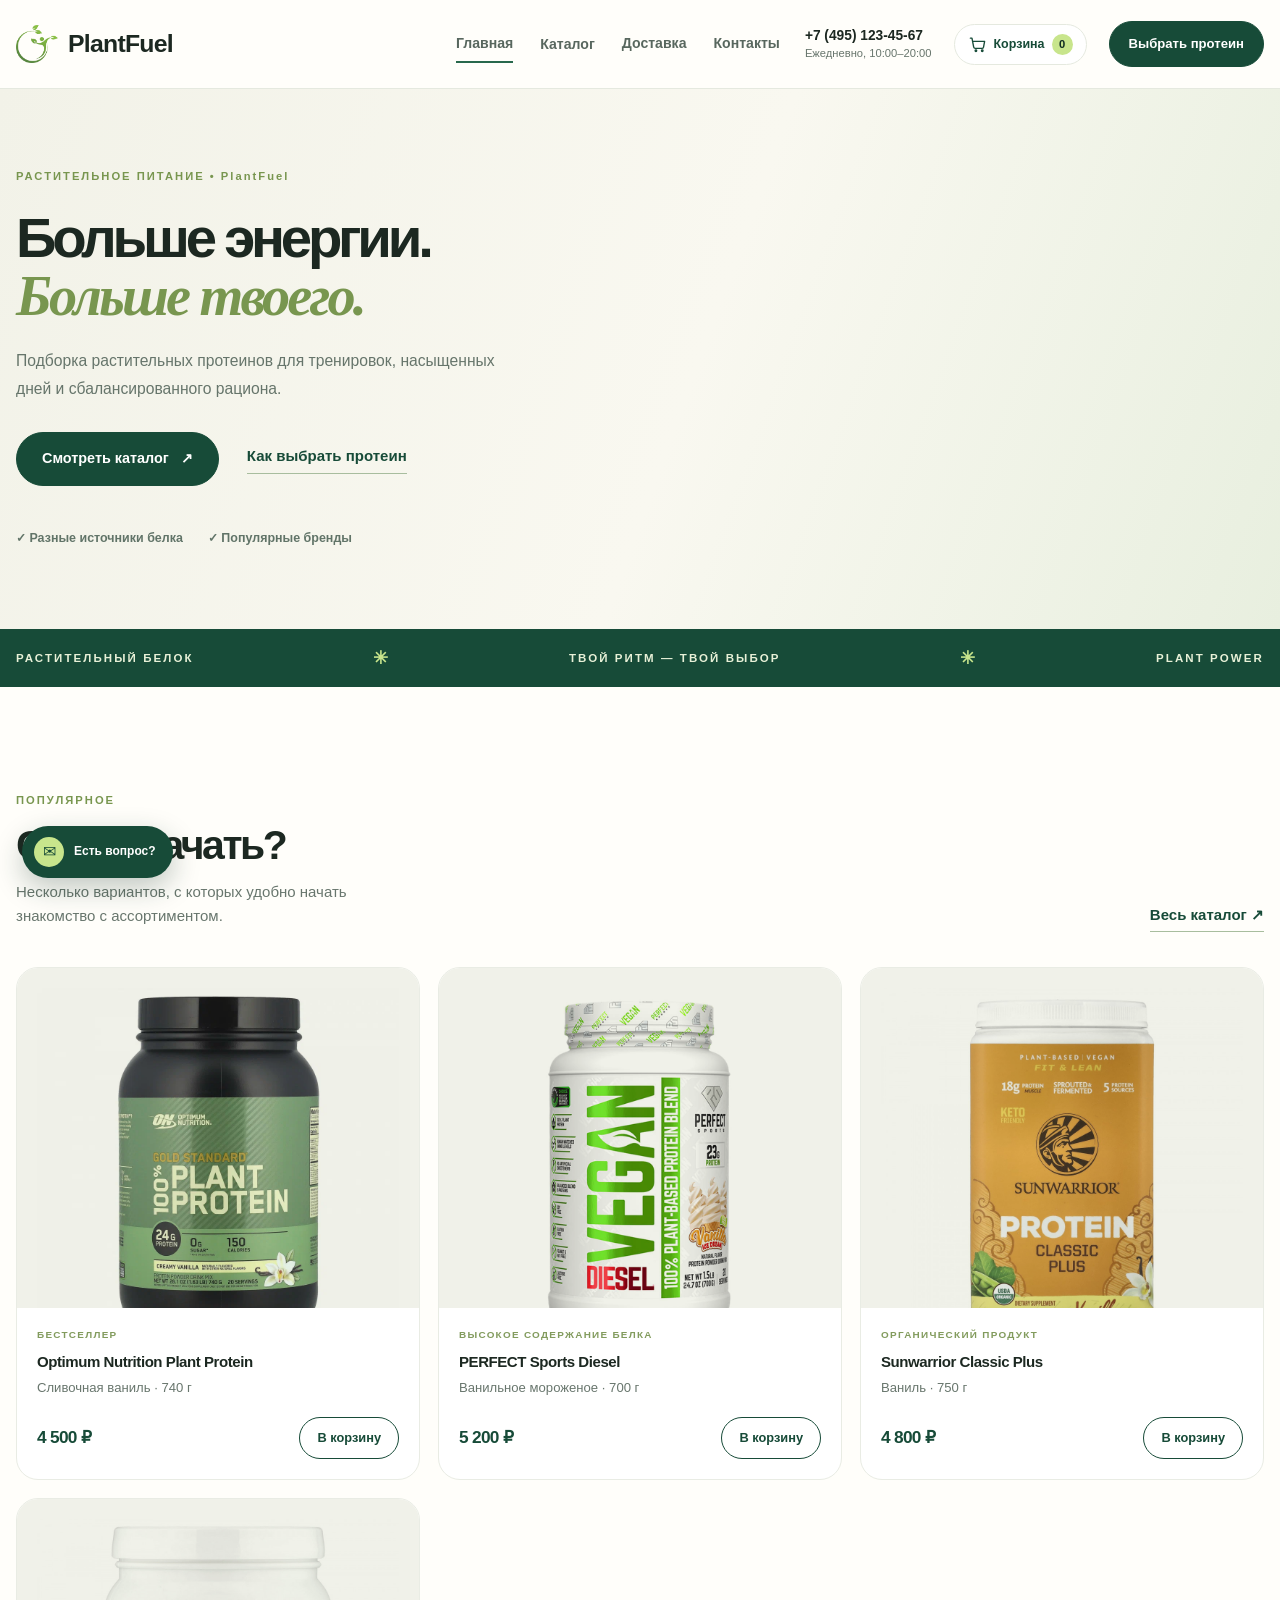
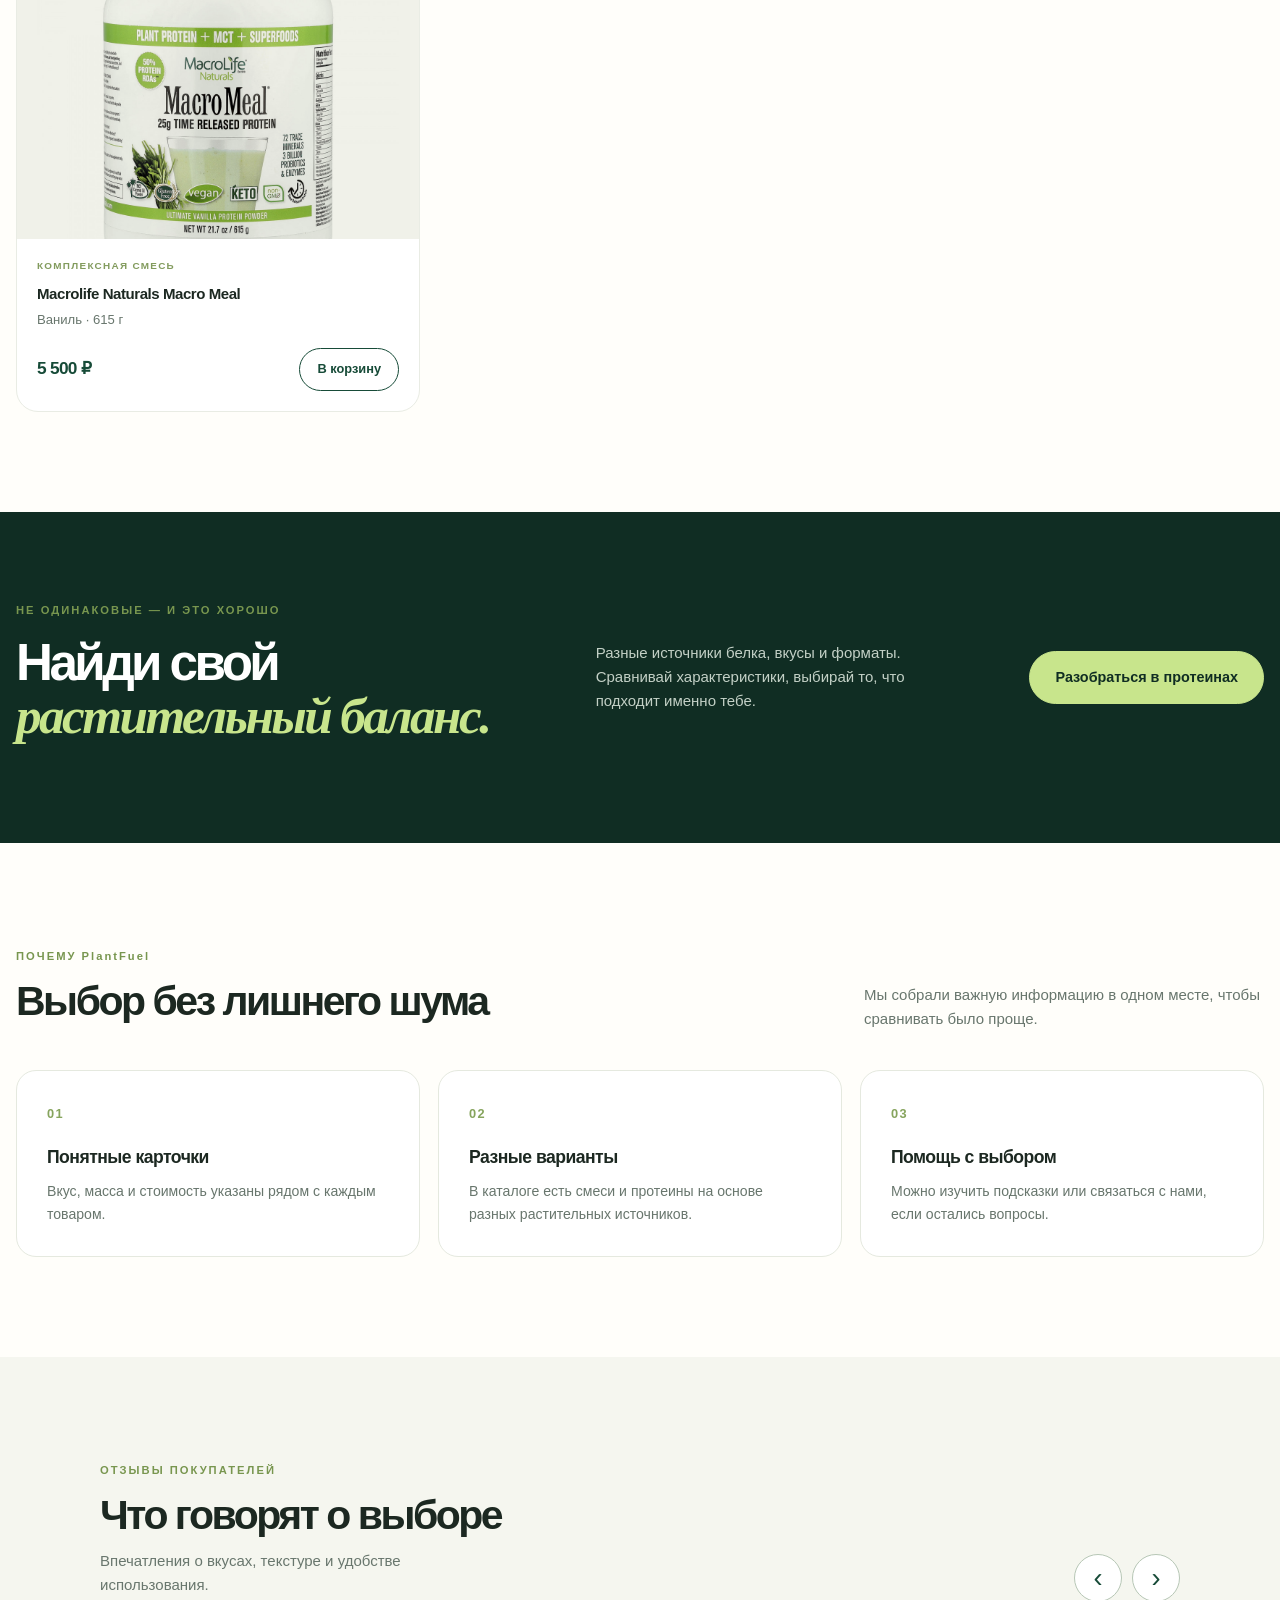
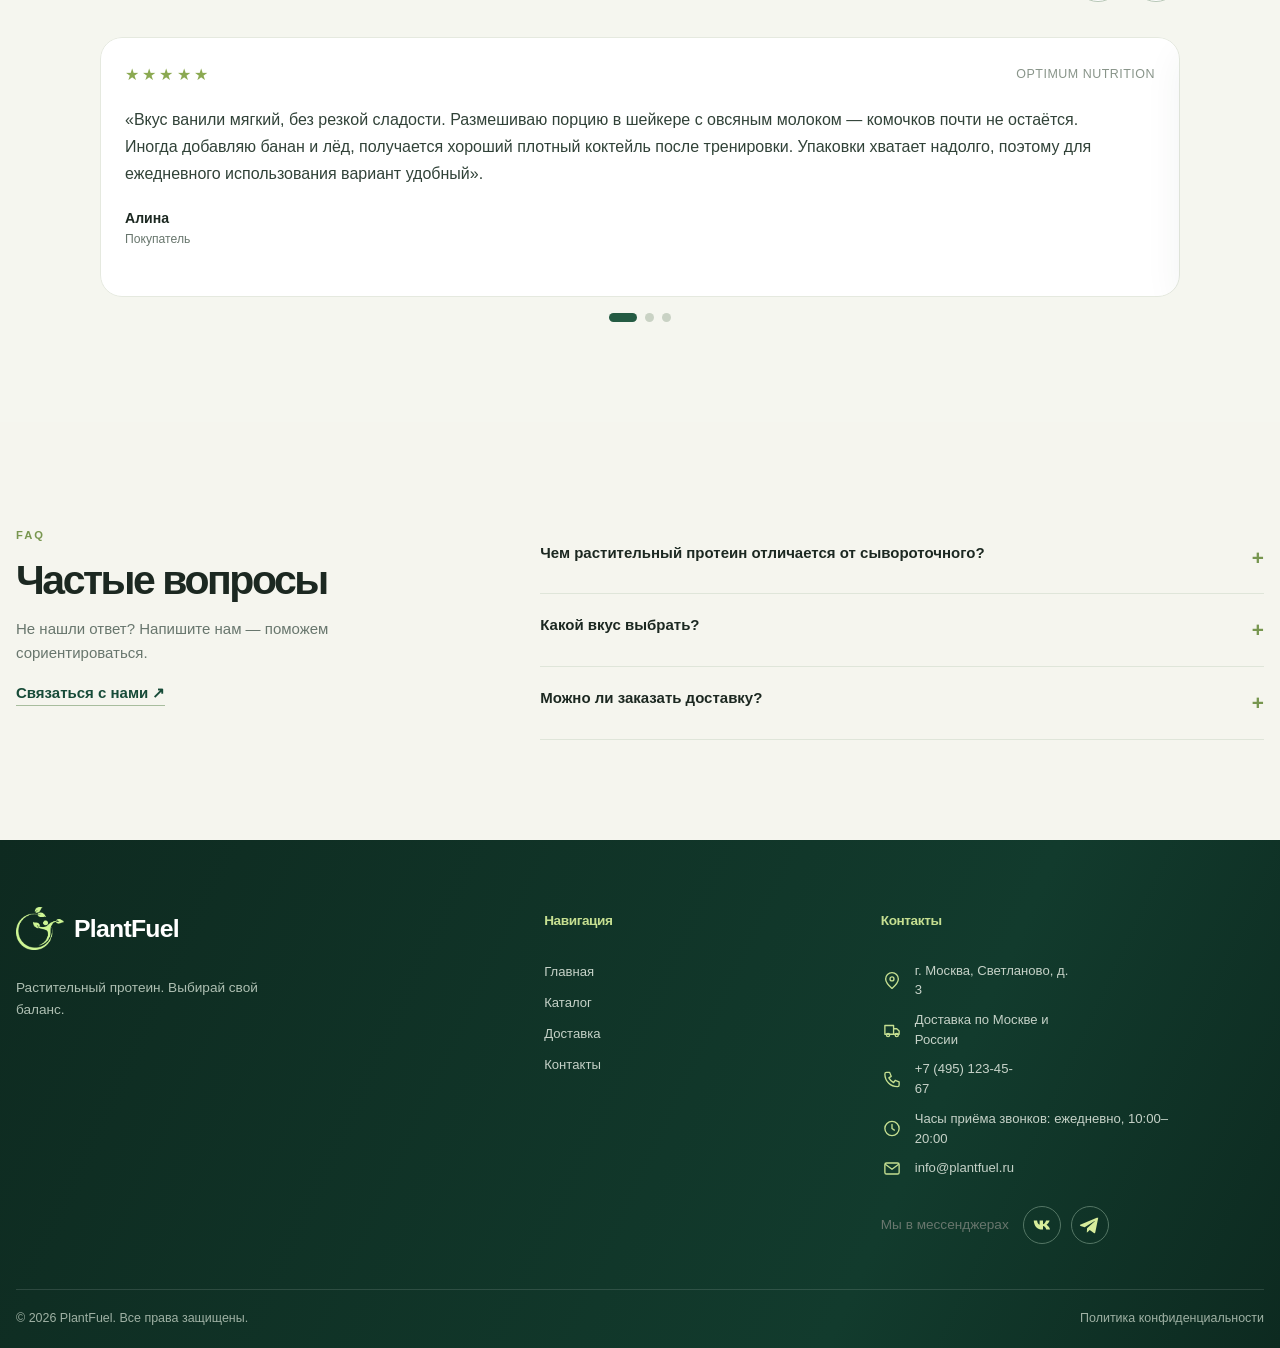
==== commit e60bfb3a: "Update PlantFuel website" ====
--- a/index.html
+++ b/index.html
@@ -1,256 +1,730 @@
 <!DOCTYPE html>
 <html lang="ru">
-<head>
-    <meta charset="UTF-8">
-    <meta name="viewport" content="width=device-width, initial-scale=1.0">
-    <title>Учебный интернет-магазин</title>
-    <link rel="stylesheet" href="css/style.css">
-    <script src="js/main.js" defer></script>
-</head>
-<body>
+ <head>
+  <meta charset="utf-8"/>
+  <meta content="width=device-width, initial-scale=1.0" name="viewport"/>
+  <link href="css/style.css" rel="stylesheet"/>
+  <link href="css/index.css" rel="stylesheet"/>
+  <link href="css/responsive.css" rel="stylesheet"/>
+  <script defer="" src="js/main.js">
+  </script>
+  <meta content="PlantFuel &mdash; &rcy;&acy;&scy;&tcy;&icy;&tcy;&iecy;&lcy;&softcy;&ncy;&ycy;&iecy; &pcy;&rcy;&ocy;&tcy;&iecy;&icy;&ncy;&ycy; &dcy;&lcy;&yacy; &acy;&kcy;&tcy;&icy;&vcy;&ncy;&ocy;&gcy;&ocy; &rcy;&icy;&tcy;&mcy;&acy; &zhcy;&icy;&zcy;&ncy;&icy;." name="description"/>
+  <title>
+   PlantFuel &mdash; &rcy;&acy;&scy;&tcy;&icy;&tcy;&iecy;&lcy;&softcy;&ncy;&ycy;&jcy; &pcy;&rcy;&ocy;&tcy;&iecy;&icy;&ncy;
+  </title>
+ </head>
+ <body>
+  <header class="site-header">
+   <div class="container site-header__inner">
+    <a aria-label="PlantFuel &mdash; &gcy;&lcy;&acy;&vcy;&ncy;&acy;&yacy;" class="brand" href="index.html">
+     <img alt="" class="brand__logo" src="images/logo.png"/>
+     <span class="brand__word">
+      PlantFuel
+     </span>
+    </a>
+    <button aria-expanded="false" aria-label="&Ocy;&tcy;&kcy;&rcy;&ycy;&tcy;&softcy; &mcy;&iecy;&ncy;&yucy;" class="menu-toggle" type="button">
+     ☰
+    </button>
+    <nav aria-label="&Ocy;&scy;&ncy;&ocy;&vcy;&ncy;&acy;&yacy; &ncy;&acy;&vcy;&icy;&gcy;&acy;&tscy;&icy;&yacy;" class="site-nav">
+     <a class="site-nav__link is-active" href="index.html">
+      &Gcy;&lcy;&acy;&vcy;&ncy;&acy;&yacy;
+     </a>
+     <div class="nav-dropdown">
+      <button aria-expanded="false" aria-haspopup="true" class="site-nav__link nav-dropdown__toggle" type="button">Каталог</button>
+      <div class="nav-dropdown__menu">
+       <a href="catalog.html#catalog-products">Все протеины</a>
+       <a href="catalog.html#pea-protein">Гороховый протеин</a>
+       <a href="catalog.html#organic-protein">Органические формулы</a>
+       <a href="catalog.html#protein-blends">Смеси растительных белков</a>
+       <a href="catalog.html#meal-protein">Комплексные смеси</a>
+      </div>
+     </div>
+     <a class="site-nav__link" href="delivery.html">Доставка</a>
+     
+     <a class="site-nav__link" href="contacts.html">
+      &Kcy;&ocy;&ncy;&tcy;&acy;&kcy;&tcy;&ycy;
+     </a>
+    </nav>
+    <div class="header-contact">
+     <a href="tel:+74951234567">
+      +7 (495) 123-45-67
+     </a>
+     <span>
+      &IEcy;&zhcy;&iecy;&dcy;&ncy;&iecy;&vcy;&ncy;&ocy;, 10:00&ndash;20:00
+     </span>
+    </div>
+    <button aria-label="&Ocy;&tcy;&kcy;&rcy;&ycy;&tcy;&softcy; &kcy;&ocy;&rcy;&zcy;&icy;&ncy;&ucy;" class="header-cart" data-cart-open="" type="button">
+     <svg aria-hidden="true" viewbox="0 0 24 24">
+      <path d="M3 4h2l2.2 11.2a2 2 0 0 0 2 1.6h8.5a2 2 0 0 0 1.9-1.4L21 8H6">
+      </path>
+      <circle cx="10" cy="20" r="1">
+      </circle>
+      <circle cx="18" cy="20" r="1">
+      </circle>
+     </svg>
+     <span>
+      &Kcy;&ocy;&rcy;&zcy;&icy;&ncy;&acy;
+     </span>
+     <b class="cart-count" data-cart-count="">
+      0
+     </b>
+    </button>
+    <a class="button button--small" href="catalog.html">
+     &Vcy;&ycy;&bcy;&rcy;&acy;&tcy;&softcy; &pcy;&rcy;&ocy;&tcy;&iecy;&icy;&ncy;
+    </a>
+   </div>
+  </header>
+  <main>
+   <section class="hero">
+    <div class="container hero__grid">
+     <div class="hero__content">
+      <span class="eyebrow">
+       &Rcy;&Acy;&Scy;&Tcy;&Icy;&Tcy;&IEcy;&Lcy;&SOFTcy;&Ncy;&Ocy;&IEcy; &Pcy;&Icy;&Tcy;&Acy;&Ncy;&Icy;&IEcy; &bull; PlantFuel
+      </span>
+      <h1>
+       &Bcy;&ocy;&lcy;&softcy;&shcy;&iecy; &ecy;&ncy;&iecy;&rcy;&gcy;&icy;&icy;.
+       <br/>
+       <em>
+        &Bcy;&ocy;&lcy;&softcy;&shcy;&iecy; &tcy;&vcy;&ocy;&iecy;&gcy;&ocy;.
+       </em>
+      </h1>
+      <p>
+       &Pcy;&ocy;&dcy;&bcy;&ocy;&rcy;&kcy;&acy; &rcy;&acy;&scy;&tcy;&icy;&tcy;&iecy;&lcy;&softcy;&ncy;&ycy;&khcy; &pcy;&rcy;&ocy;&tcy;&iecy;&icy;&ncy;&ocy;&vcy; &dcy;&lcy;&yacy; &tcy;&rcy;&iecy;&ncy;&icy;&rcy;&ocy;&vcy;&ocy;&kcy;, &ncy;&acy;&scy;&ycy;&shchcy;&iecy;&ncy;&ncy;&ycy;&khcy; &dcy;&ncy;&iecy;&jcy; &icy; &scy;&bcy;&acy;&lcy;&acy;&ncy;&scy;&icy;&rcy;&ocy;&vcy;&acy;&ncy;&ncy;&ocy;&gcy;&ocy; &rcy;&acy;&tscy;&icy;&ocy;&ncy;&acy;.
+      </p>
+      <div class="hero__actions">
+       <a class="button" href="catalog.html">
+        &Scy;&mcy;&ocy;&tcy;&rcy;&iecy;&tcy;&softcy; &kcy;&acy;&tcy;&acy;&lcy;&ocy;&gcy;
+        <span>
+         &nearrow;
+        </span>
+       </a>
+       <a class="text-link" href="product.html">
+        &Kcy;&acy;&kcy; &vcy;&ycy;&bcy;&rcy;&acy;&tcy;&softcy; &pcy;&rcy;&ocy;&tcy;&iecy;&icy;&ncy;
+       </a>
+      </div>
+      <div class="hero__trust">
+       <span>
+        &checkmark; &Rcy;&acy;&zcy;&ncy;&ycy;&iecy; &icy;&scy;&tcy;&ocy;&chcy;&ncy;&icy;&kcy;&icy; &bcy;&iecy;&lcy;&kcy;&acy;
+       </span>
+       <span>
+        &checkmark; &Pcy;&ocy;&pcy;&ucy;&lcy;&yacy;&rcy;&ncy;&ycy;&iecy; &bcy;&rcy;&iecy;&ncy;&dcy;&ycy;
+       </span>
+      </div>
+     </div>
+     <div class="hero__visual">
+      <video class="hero__video" autoplay muted loop playsinline preload="metadata" aria-label="Видео с растительным протеином">
+       <source src="videos/protein_video.mp4" type="video/mp4"/>
+      </video>
+     </div>
+    </div>
+   </section>
+   <section class="ticker">
+    <div class="container ticker__inner">
+     <span>
+      &Rcy;&Acy;&Scy;&Tcy;&Icy;&Tcy;&IEcy;&Lcy;&SOFTcy;&Ncy;&Ycy;&Jcy; &Bcy;&IEcy;&Lcy;&Ocy;&Kcy;
+     </span>
+     <b>
+      ✳
+     </b>
+     <span>
+      &Tcy;&Vcy;&Ocy;&Jcy; &Rcy;&Icy;&Tcy;&Mcy; &mdash; &Tcy;&Vcy;&Ocy;&Jcy; &Vcy;&Ycy;&Bcy;&Ocy;&Rcy;
+     </span>
+     <b>
+      ✳
+     </b>
+     <span>
+      PLANT POWER
+     </span>
+    </div>
+   </section>
+   <section class="section home-products home-products">
+    <div class="container">
+     <div class="section-heading">
+      <div>
+       <span class="eyebrow">
+        &Pcy;&Ocy;&Pcy;&Ucy;&Lcy;&YAcy;&Rcy;&Ncy;&Ocy;&IEcy;
+       </span>
+       <h2>
+        &Scy; &chcy;&iecy;&gcy;&ocy; &ncy;&acy;&chcy;&acy;&tcy;&softcy;?
+       </h2>
+       <p>
+        &Ncy;&iecy;&scy;&kcy;&ocy;&lcy;&softcy;&kcy;&ocy; &vcy;&acy;&rcy;&icy;&acy;&ncy;&tcy;&ocy;&vcy;, &scy; &kcy;&ocy;&tcy;&ocy;&rcy;&ycy;&khcy; &ucy;&dcy;&ocy;&bcy;&ncy;&ocy; &ncy;&acy;&chcy;&acy;&tcy;&softcy; &zcy;&ncy;&acy;&kcy;&ocy;&mcy;&scy;&tcy;&vcy;&ocy; &scy; &acy;&scy;&scy;&ocy;&rcy;&tcy;&icy;&mcy;&iecy;&ncy;&tcy;&ocy;&mcy;.
+       </p>
+      </div>
+      <a class="text-link" href="catalog.html">
+       &Vcy;&iecy;&scy;&softcy; &kcy;&acy;&tcy;&acy;&lcy;&ocy;&gcy;
+       <span>
+        &nearrow;
+       </span>
+      </a>
+     </div>
+     <div class="products-grid">
+      <article class="product-card" data-name="optimum nutrition plant protein" data-price="4500">
+       <a class="product-card__image" href="product.html#product-1">
+        <img alt="Optimum Nutrition Plant Protein" loading="lazy" src="images/protein1.jpg"/>
+        <span class="product-card__quick">
+         &Pcy;&ocy;&dcy;&rcy;&ocy;&bcy;&ncy;&iecy;&iecy;
+         <b>
+          &nearrow;
+         </b>
+        </span>
+       </a>
+       <div class="product-card__body">
+        <span class="product-card__tag">
+         &Bcy;&iecy;&scy;&tcy;&scy;&iecy;&lcy;&lcy;&iecy;&rcy;
+        </span>
+        <h3>
+         <a href="product.html#product-1">
+          Optimum Nutrition Plant Protein
+         </a>
+        </h3>
+        <p class="muted">
+         &Scy;&lcy;&icy;&vcy;&ocy;&chcy;&ncy;&acy;&yacy; &vcy;&acy;&ncy;&icy;&lcy;&softcy; &middot; 740 &gcy;
+        </p>
+        <div class="product-card__bottom">
+         <strong>
+          4 500 ₽
+         </strong>
+         <button class="button button--outline product-card__button" data-price="4500" data-product="Optimum Nutrition Plant Protein" type="button">
+          &Vcy; &kcy;&ocy;&rcy;&zcy;&icy;&ncy;&ucy;
+         </button>
+        </div>
+       </div>
+      </article>
+      <article class="product-card" data-name="perfect sports diesel" data-price="5200">
+       <a class="product-card__image" href="product.html#product-2">
+        <img alt="PERFECT Sports Diesel" loading="lazy" src="images/protein2.jpg"/>
+        <span class="product-card__quick">
+         &Pcy;&ocy;&dcy;&rcy;&ocy;&bcy;&ncy;&iecy;&iecy;
+         <b>
+          &nearrow;
+         </b>
+        </span>
+       </a>
+       <div class="product-card__body">
+        <span class="product-card__tag">
+         &Vcy;&ycy;&scy;&ocy;&kcy;&ocy;&iecy; &scy;&ocy;&dcy;&iecy;&rcy;&zhcy;&acy;&ncy;&icy;&iecy; &bcy;&iecy;&lcy;&kcy;&acy;
+        </span>
+        <h3>
+         <a href="product.html#product-2">
+          PERFECT Sports Diesel
+         </a>
+        </h3>
+        <p class="muted">
+         &Vcy;&acy;&ncy;&icy;&lcy;&softcy;&ncy;&ocy;&iecy; &mcy;&ocy;&rcy;&ocy;&zhcy;&iecy;&ncy;&ocy;&iecy; &middot; 700 &gcy;
+        </p>
+        <div class="product-card__bottom">
+         <strong>
+          5 200 ₽
+         </strong>
+         <button class="button button--outline product-card__button" data-price="5200" data-product="PERFECT Sports Diesel" type="button">
+          &Vcy; &kcy;&ocy;&rcy;&zcy;&icy;&ncy;&ucy;
+         </button>
+        </div>
+       </div>
+      </article>
+      <article class="product-card" data-name="sunwarrior classic plus" data-price="4800">
+       <a class="product-card__image" href="product.html#product-3">
+        <img alt="Sunwarrior Classic Plus" loading="lazy" src="images/protein3.jpg"/>
+        <span class="product-card__quick">
+         &Pcy;&ocy;&dcy;&rcy;&ocy;&bcy;&ncy;&iecy;&iecy;
+         <b>
+          &nearrow;
+         </b>
+        </span>
+       </a>
+       <div class="product-card__body">
+        <span class="product-card__tag">
+         &Ocy;&rcy;&gcy;&acy;&ncy;&icy;&chcy;&iecy;&scy;&kcy;&icy;&jcy; &pcy;&rcy;&ocy;&dcy;&ucy;&kcy;&tcy;
+        </span>
+        <h3>
+         <a href="product.html#product-3">
+          Sunwarrior Classic Plus
+         </a>
+        </h3>
+        <p class="muted">
+         &Vcy;&acy;&ncy;&icy;&lcy;&softcy; &middot; 750 &gcy;
+        </p>
+        <div class="product-card__bottom">
+         <strong>
+          4 800 ₽
+         </strong>
+         <button class="button button--outline product-card__button" data-price="4800" data-product="Sunwarrior Classic Plus" type="button">
+          &Vcy; &kcy;&ocy;&rcy;&zcy;&icy;&ncy;&ucy;
+         </button>
+        </div>
+       </div>
+      </article>
+      <article class="product-card" data-name="macrolife naturals macro meal" data-price="5500">
+       <a class="product-card__image" href="product.html#product-4">
+        <img alt="Macrolife Naturals Macro Meal" loading="lazy" src="images/protein4.jpg"/>
+        <span class="product-card__quick">
+         &Pcy;&ocy;&dcy;&rcy;&ocy;&bcy;&ncy;&iecy;&iecy;
+         <b>
+          &nearrow;
+         </b>
+        </span>
+       </a>
+       <div class="product-card__body">
+        <span class="product-card__tag">
+         &Kcy;&ocy;&mcy;&pcy;&lcy;&iecy;&kcy;&scy;&ncy;&acy;&yacy; &scy;&mcy;&iecy;&scy;&softcy;
+        </span>
+        <h3>
+         <a href="product.html#product-4">
+          Macrolife Naturals Macro Meal
+         </a>
+        </h3>
+        <p class="muted">
+         &Vcy;&acy;&ncy;&icy;&lcy;&softcy; &middot; 615 &gcy;
+        </p>
+        <div class="product-card__bottom">
+         <strong>
+          5 500 ₽
+         </strong>
+         <button class="button button--outline product-card__button" data-price="5500" data-product="Macrolife Naturals Macro Meal" type="button">
+          &Vcy; &kcy;&ocy;&rcy;&zcy;&icy;&ncy;&ucy;
+         </button>
+        </div>
+       </div>
+      </article>
+     </div>
+    </div>
+   </section>
+   <section class="editorial">
+    <div class="container editorial__inner">
+     <div>
+      <span class="eyebrow">
+       &Ncy;&IEcy; &Ocy;&Dcy;&Icy;&Ncy;&Acy;&Kcy;&Ocy;&Vcy;&Ycy;&IEcy; &mdash; &Icy; &Ecy;&Tcy;&Ocy; &KHcy;&Ocy;&Rcy;&Ocy;&SHcy;&Ocy;
+      </span>
+      <h2>
+       &Ncy;&acy;&jcy;&dcy;&icy; &scy;&vcy;&ocy;&jcy;
+       <br/>
+       <em>
+        &rcy;&acy;&scy;&tcy;&icy;&tcy;&iecy;&lcy;&softcy;&ncy;&ycy;&jcy; &bcy;&acy;&lcy;&acy;&ncy;&scy;.
+       </em>
+      </h2>
+     </div>
+     <p>
+      &Rcy;&acy;&zcy;&ncy;&ycy;&iecy; &icy;&scy;&tcy;&ocy;&chcy;&ncy;&icy;&kcy;&icy; &bcy;&iecy;&lcy;&kcy;&acy;, &vcy;&kcy;&ucy;&scy;&ycy; &icy; &fcy;&ocy;&rcy;&mcy;&acy;&tcy;&ycy;. &Scy;&rcy;&acy;&vcy;&ncy;&icy;&vcy;&acy;&jcy; &khcy;&acy;&rcy;&acy;&kcy;&tcy;&iecy;&rcy;&icy;&scy;&tcy;&icy;&kcy;&icy;, &vcy;&ycy;&bcy;&icy;&rcy;&acy;&jcy; &tcy;&ocy;, &chcy;&tcy;&ocy; &pcy;&ocy;&dcy;&khcy;&ocy;&dcy;&icy;&tcy; &icy;&mcy;&iecy;&ncy;&ncy;&ocy; &tcy;&iecy;&bcy;&iecy;.
+     </p>
+     <a class="button button--light" href="product.html">
+      &Rcy;&acy;&zcy;&ocy;&bcy;&rcy;&acy;&tcy;&softcy;&scy;&yacy; &vcy; &pcy;&rcy;&ocy;&tcy;&iecy;&icy;&ncy;&acy;&khcy;
+     </a>
+    </div>
+   </section>
+   <section class="section why-section">
+    <div class="container">
+     <div class="section-heading">
+      <div>
+       <span class="eyebrow">
+        &Pcy;&Ocy;&CHcy;&IEcy;&Mcy;&Ucy; PlantFuel
+       </span>
+       <h2>
+        &Vcy;&ycy;&bcy;&ocy;&rcy; &bcy;&iecy;&zcy; &lcy;&icy;&shcy;&ncy;&iecy;&gcy;&ocy; &shcy;&ucy;&mcy;&acy;
+       </h2>
+      </div>
+      <p>
+       &Mcy;&ycy; &scy;&ocy;&bcy;&rcy;&acy;&lcy;&icy; &vcy;&acy;&zhcy;&ncy;&ucy;&yucy; &icy;&ncy;&fcy;&ocy;&rcy;&mcy;&acy;&tscy;&icy;&yucy; &vcy; &ocy;&dcy;&ncy;&ocy;&mcy; &mcy;&iecy;&scy;&tcy;&iecy;, &chcy;&tcy;&ocy;&bcy;&ycy; &scy;&rcy;&acy;&vcy;&ncy;&icy;&vcy;&acy;&tcy;&softcy; &bcy;&ycy;&lcy;&ocy; &pcy;&rcy;&ocy;&shchcy;&iecy;.
+      </p>
+     </div>
+     <div class="benefit-grid">
+      <article class="benefit">
+       <span class="benefit__number">
+        01
+       </span>
+       <h3>
+        &Pcy;&ocy;&ncy;&yacy;&tcy;&ncy;&ycy;&iecy; &kcy;&acy;&rcy;&tcy;&ocy;&chcy;&kcy;&icy;
+       </h3>
+       <p>
+        &Vcy;&kcy;&ucy;&scy;, &mcy;&acy;&scy;&scy;&acy; &icy; &scy;&tcy;&ocy;&icy;&mcy;&ocy;&scy;&tcy;&softcy; &ucy;&kcy;&acy;&zcy;&acy;&ncy;&ycy; &rcy;&yacy;&dcy;&ocy;&mcy; &scy; &kcy;&acy;&zhcy;&dcy;&ycy;&mcy; &tcy;&ocy;&vcy;&acy;&rcy;&ocy;&mcy;.
+       </p>
+      </article>
+      <article class="benefit">
+       <span class="benefit__number">
+        02
+       </span>
+       <h3>
+        &Rcy;&acy;&zcy;&ncy;&ycy;&iecy; &vcy;&acy;&rcy;&icy;&acy;&ncy;&tcy;&ycy;
+       </h3>
+       <p>
+        &Vcy; &kcy;&acy;&tcy;&acy;&lcy;&ocy;&gcy;&iecy; &iecy;&scy;&tcy;&softcy; &scy;&mcy;&iecy;&scy;&icy; &icy; &pcy;&rcy;&ocy;&tcy;&iecy;&icy;&ncy;&ycy; &ncy;&acy; &ocy;&scy;&ncy;&ocy;&vcy;&iecy; &rcy;&acy;&zcy;&ncy;&ycy;&khcy; &rcy;&acy;&scy;&tcy;&icy;&tcy;&iecy;&lcy;&softcy;&ncy;&ycy;&khcy; &icy;&scy;&tcy;&ocy;&chcy;&ncy;&icy;&kcy;&ocy;&vcy;.
+       </p>
+      </article>
+      <article class="benefit">
+       <span class="benefit__number">
+        03
+       </span>
+       <h3>
+        &Pcy;&ocy;&mcy;&ocy;&shchcy;&softcy; &scy; &vcy;&ycy;&bcy;&ocy;&rcy;&ocy;&mcy;
+       </h3>
+       <p>
+        &Mcy;&ocy;&zhcy;&ncy;&ocy; &icy;&zcy;&ucy;&chcy;&icy;&tcy;&softcy; &pcy;&ocy;&dcy;&scy;&kcy;&acy;&zcy;&kcy;&icy; &icy;&lcy;&icy; &scy;&vcy;&yacy;&zcy;&acy;&tcy;&softcy;&scy;&yacy; &scy; &ncy;&acy;&mcy;&icy;, &iecy;&scy;&lcy;&icy; &ocy;&scy;&tcy;&acy;&lcy;&icy;&scy;&softcy; &vcy;&ocy;&pcy;&rcy;&ocy;&scy;&ycy;.
+       </p>
+      </article>
+     </div>
+    </div>
+   </section>
+   <section class="section reviews-section">
+    <div class="container">
+     <div class="section-heading">
+      <div>
+       <span class="eyebrow">
+        &Ocy;&Tcy;&Zcy;&Ycy;&Vcy;&Ycy; &Pcy;&Ocy;&Kcy;&Ucy;&Pcy;&Acy;&Tcy;&IEcy;&Lcy;&IEcy;&Jcy;
+       </span>
+       <h2>
+        &CHcy;&tcy;&ocy; &gcy;&ocy;&vcy;&ocy;&rcy;&yacy;&tcy; &ocy; &vcy;&ycy;&bcy;&ocy;&rcy;&iecy;
+       </h2>
+       <p>
+        &Vcy;&pcy;&iecy;&chcy;&acy;&tcy;&lcy;&iecy;&ncy;&icy;&yacy; &ocy; &vcy;&kcy;&ucy;&scy;&acy;&khcy;, &tcy;&iecy;&kcy;&scy;&tcy;&ucy;&rcy;&iecy; &icy; &ucy;&dcy;&ocy;&bcy;&scy;&tcy;&vcy;&iecy; &icy;&scy;&pcy;&ocy;&lcy;&softcy;&zcy;&ocy;&vcy;&acy;&ncy;&icy;&yacy;.
+       </p>
+      </div>
+      <div class="review-controls">
+       <button aria-label="&Pcy;&rcy;&iecy;&dcy;&ycy;&dcy;&ucy;&shchcy;&icy;&jcy; &ocy;&tcy;&zcy;&ycy;&vcy;" class="review-control" data-review-prev="" type="button">
+        &lsaquo;
+       </button>
+       <button aria-label="&Scy;&lcy;&iecy;&dcy;&ucy;&yucy;&shchcy;&icy;&jcy; &ocy;&tcy;&zcy;&ycy;&vcy;" class="review-control" data-review-next="" type="button">
+        &rsaquo;
+       </button>
+      </div>
+     </div>
+     <div class="review-window">
+      <div class="review-track" id="review-track">
+       <article class="review-card">
+        <div class="review-card__top">
+         <span class="review-stars">
+          &starf;&starf;&starf;&starf;&starf;
+         </span>
+         <span>
+          Optimum Nutrition
+         </span>
+        </div>
+        <blockquote>
+         &laquo;&Vcy;&kcy;&ucy;&scy; &vcy;&acy;&ncy;&icy;&lcy;&icy; &mcy;&yacy;&gcy;&kcy;&icy;&jcy;, &bcy;&iecy;&zcy; &rcy;&iecy;&zcy;&kcy;&ocy;&jcy; &scy;&lcy;&acy;&dcy;&ocy;&scy;&tcy;&icy;. &Rcy;&acy;&zcy;&mcy;&iecy;&shcy;&icy;&vcy;&acy;&yucy; &pcy;&ocy;&rcy;&tscy;&icy;&yucy; &vcy; &shcy;&iecy;&jcy;&kcy;&iecy;&rcy;&iecy; &scy; &ocy;&vcy;&scy;&yacy;&ncy;&ycy;&mcy; &mcy;&ocy;&lcy;&ocy;&kcy;&ocy;&mcy; &mdash; &kcy;&ocy;&mcy;&ocy;&chcy;&kcy;&ocy;&vcy; &pcy;&ocy;&chcy;&tcy;&icy; &ncy;&iecy; &ocy;&scy;&tcy;&acy;&iocy;&tcy;&scy;&yacy;. &Icy;&ncy;&ocy;&gcy;&dcy;&acy; &dcy;&ocy;&bcy;&acy;&vcy;&lcy;&yacy;&yucy; &bcy;&acy;&ncy;&acy;&ncy; &icy; &lcy;&iocy;&dcy;, &pcy;&ocy;&lcy;&ucy;&chcy;&acy;&iecy;&tcy;&scy;&yacy; &khcy;&ocy;&rcy;&ocy;&shcy;&icy;&jcy; &pcy;&lcy;&ocy;&tcy;&ncy;&ycy;&jcy; &kcy;&ocy;&kcy;&tcy;&iecy;&jcy;&lcy;&softcy; &pcy;&ocy;&scy;&lcy;&iecy; &tcy;&rcy;&iecy;&ncy;&icy;&rcy;&ocy;&vcy;&kcy;&icy;. &Ucy;&pcy;&acy;&kcy;&ocy;&vcy;&kcy;&icy; &khcy;&vcy;&acy;&tcy;&acy;&iecy;&tcy; &ncy;&acy;&dcy;&ocy;&lcy;&gcy;&ocy;, &pcy;&ocy;&ecy;&tcy;&ocy;&mcy;&ucy; &dcy;&lcy;&yacy; &iecy;&zhcy;&iecy;&dcy;&ncy;&iecy;&vcy;&ncy;&ocy;&gcy;&ocy; &icy;&scy;&pcy;&ocy;&lcy;&softcy;&zcy;&ocy;&vcy;&acy;&ncy;&icy;&yacy; &vcy;&acy;&rcy;&icy;&acy;&ncy;&tcy; &ucy;&dcy;&ocy;&bcy;&ncy;&ycy;&jcy;&raquo;.
+        </blockquote>
+        <strong>
+         &Acy;&lcy;&icy;&ncy;&acy;
+        </strong>
+        <small>
+         &Pcy;&ocy;&kcy;&ucy;&pcy;&acy;&tcy;&iecy;&lcy;&softcy;
+        </small>
+       </article>
+       <article class="review-card">
+        <div class="review-card__top">
+         <span class="review-stars">
+          &starf;&starf;&starf;&starf;&starf;
+         </span>
+         <span>
+          Sunwarrior Classic Plus
+         </span>
+        </div>
+        <blockquote>
+         &laquo;&Vcy;&ycy;&bcy;&rcy;&acy;&lcy;&acy; Sunwarrior &icy;&zcy;-&zcy;&acy; &scy;&ocy;&scy;&tcy;&acy;&vcy;&acy; &icy; &pcy;&rcy;&icy;&yacy;&tcy;&ncy;&ocy;&gcy;&ocy; &vcy;&acy;&ncy;&icy;&lcy;&softcy;&ncy;&ocy;&gcy;&ocy; &vcy;&kcy;&ucy;&scy;&acy;. &Dcy;&ocy;&bcy;&acy;&vcy;&lcy;&yacy;&yucy; &iecy;&gcy;&ocy; &vcy; &scy;&mcy;&ucy;&zcy;&icy;, &ocy;&vcy;&scy;&yacy;&ncy;&ucy;&yucy; &kcy;&acy;&shcy;&ucy; &icy; &icy;&ncy;&ocy;&gcy;&dcy;&acy; &vcy; &tcy;&iecy;&scy;&tcy;&ocy; &dcy;&lcy;&yacy; &pcy;&acy;&ncy;&kcy;&iecy;&jcy;&kcy;&ocy;&vcy;. &Vcy; &ncy;&acy;&pcy;&icy;&tcy;&kcy;&iecy; &vcy;&kcy;&ucy;&scy; &ncy;&iecy; &pcy;&iecy;&rcy;&iecy;&bcy;&icy;&vcy;&acy;&iecy;&tcy; &ocy;&scy;&tcy;&acy;&lcy;&softcy;&ncy;&ycy;&iecy; &icy;&ncy;&gcy;&rcy;&iecy;&dcy;&icy;&iecy;&ncy;&tcy;&ycy;, &acy; &tcy;&iecy;&kcy;&scy;&tcy;&ucy;&rcy;&acy; &pcy;&ocy;&lcy;&ucy;&chcy;&acy;&iecy;&tcy;&scy;&yacy; &dcy;&ocy;&scy;&tcy;&acy;&tcy;&ocy;&chcy;&ncy;&ocy; &ocy;&dcy;&ncy;&ocy;&rcy;&ocy;&dcy;&ncy;&ocy;&jcy;. &Dcy;&lcy;&yacy; &mcy;&iecy;&ncy;&yacy; &ecy;&tcy;&ocy; &ucy;&dcy;&ocy;&bcy;&ncy;&ocy;, &pcy;&ocy;&tcy;&ocy;&mcy;&ucy; &chcy;&tcy;&ocy; &ocy;&dcy;&icy;&ncy; &pcy;&rcy;&ocy;&dcy;&ucy;&kcy;&tcy; &mcy;&ocy;&zhcy;&ncy;&ocy; &icy;&scy;&pcy;&ocy;&lcy;&softcy;&zcy;&ocy;&vcy;&acy;&tcy;&softcy; &vcy; &rcy;&acy;&zcy;&ncy;&ycy;&khcy; &rcy;&iecy;&tscy;&iecy;&pcy;&tcy;&acy;&khcy;&raquo;.
+        </blockquote>
+        <strong>
+         &Mcy;&acy;&rcy;&icy;&yacy;
+        </strong>
+        <small>
+         &Pcy;&ocy;&kcy;&ucy;&pcy;&acy;&tcy;&iecy;&lcy;&softcy;
+        </small>
+       </article>
+       <article class="review-card">
+        <div class="review-card__top">
+         <span class="review-stars">
+          &starf;&starf;&starf;&starf;&starf;
+         </span>
+         <span>
+          Orgain Organic Protein
+         </span>
+        </div>
+        <blockquote>
+         &laquo;&Ucy; Orgain &vcy;&ycy;&rcy;&acy;&zhcy;&iecy;&ncy;&ncy;&ycy;&jcy; &shcy;&ocy;&kcy;&ocy;&lcy;&acy;&dcy;&ncy;&ycy;&jcy; &vcy;&kcy;&ucy;&scy;, &ncy;&ocy; &ocy;&ncy; &ncy;&iecy; &kcy;&acy;&zhcy;&iecy;&tcy;&scy;&yacy; &scy;&lcy;&icy;&shcy;&kcy;&ocy;&mcy; &pcy;&rcy;&icy;&tcy;&ocy;&rcy;&ncy;&ycy;&mcy;. &CHcy;&acy;&shchcy;&iecy; &vcy;&scy;&iecy;&gcy;&ocy; &scy;&mcy;&iecy;&shcy;&icy;&vcy;&acy;&yucy; &scy; &bcy;&acy;&ncy;&acy;&ncy;&ocy;&mcy; &icy; &rcy;&acy;&scy;&tcy;&icy;&tcy;&iecy;&lcy;&softcy;&ncy;&ycy;&mcy; &mcy;&ocy;&lcy;&ocy;&kcy;&ocy;&mcy;, &acy; &pcy;&ocy; &vcy;&ycy;&khcy;&ocy;&dcy;&ncy;&ycy;&mcy; &dcy;&ocy;&bcy;&acy;&vcy;&lcy;&yacy;&yucy; &vcy; &tcy;&iecy;&scy;&tcy;&ocy; &dcy;&lcy;&yacy; &pcy;&acy;&ncy;&kcy;&iecy;&jcy;&kcy;&ocy;&vcy;. &Pcy;&ocy;&rcy;&ocy;&shcy;&ocy;&kcy; &khcy;&ocy;&rcy;&ocy;&shcy;&ocy; &pcy;&ocy;&dcy;&khcy;&ocy;&dcy;&icy;&tcy; &dcy;&lcy;&yacy; &tcy;&acy;&kcy;&icy;&khcy; &rcy;&iecy;&tscy;&iecy;&pcy;&tcy;&ocy;&vcy; &icy; &pcy;&ocy;&mcy;&ocy;&gcy;&acy;&iecy;&tcy; &rcy;&acy;&zcy;&ncy;&ocy;&ocy;&bcy;&rcy;&acy;&zcy;&icy;&tcy;&softcy; &ocy;&bcy;&ycy;&chcy;&ncy;&ycy;&jcy; &zcy;&acy;&vcy;&tcy;&rcy;&acy;&kcy;. &Vcy; &tscy;&iecy;&lcy;&ocy;&mcy; &pcy;&ocy;&kcy;&ucy;&pcy;&kcy;&ocy;&jcy; &dcy;&ocy;&vcy;&ocy;&lcy;&softcy;&ncy;&acy;, &ocy;&scy;&ocy;&bcy;&iecy;&ncy;&ncy;&ocy; &iecy;&scy;&lcy;&icy; &khcy;&ocy;&chcy;&iecy;&tcy;&scy;&yacy; &icy;&mcy;&iecy;&ncy;&ncy;&ocy; &shcy;&ocy;&kcy;&ocy;&lcy;&acy;&dcy;&ncy;&ycy;&jcy; &vcy;&acy;&rcy;&icy;&acy;&ncy;&tcy;&raquo;.
+        </blockquote>
+        <strong>
+         &IEcy;&kcy;&acy;&tcy;&iecy;&rcy;&icy;&ncy;&acy;
+        </strong>
+        <small>
+         &Pcy;&ocy;&kcy;&ucy;&pcy;&acy;&tcy;&iecy;&lcy;&softcy;
+        </small>
+       </article>
+      </div>
+     </div>
+     <div aria-label="&Pcy;&iecy;&rcy;&iecy;&kcy;&lcy;&yucy;&chcy;&iecy;&ncy;&icy;&iecy; &ocy;&tcy;&zcy;&ycy;&vcy;&ocy;&vcy;" class="review-dots">
+      <button aria-label="&Ocy;&tcy;&zcy;&ycy;&vcy; 1" class="review-dot is-active" data-review-dot="0">
+      </button>
+      <button aria-label="&Ocy;&tcy;&zcy;&ycy;&vcy; 2" class="review-dot" data-review-dot="1">
+      </button>
+      <button aria-label="&Ocy;&tcy;&zcy;&ycy;&vcy; 3" class="review-dot" data-review-dot="2">
+      </button>
+     </div>
+    </div>
+   </section>
+   <section class="section faq-section">
+    <div class="container faq-container">
+     <div>
+      <span class="eyebrow">
+       FAQ
+      </span>
+      <h2>
+       &CHcy;&acy;&scy;&tcy;&ycy;&iecy; &vcy;&ocy;&pcy;&rcy;&ocy;&scy;&ycy;
+      </h2>
+      <p class="muted">
+       &Ncy;&iecy; &ncy;&acy;&shcy;&lcy;&icy; &ocy;&tcy;&vcy;&iecy;&tcy;? &Ncy;&acy;&pcy;&icy;&shcy;&icy;&tcy;&iecy; &ncy;&acy;&mcy; &mdash; &pcy;&ocy;&mcy;&ocy;&zhcy;&iecy;&mcy; &scy;&ocy;&rcy;&icy;&iecy;&ncy;&tcy;&icy;&rcy;&ocy;&vcy;&acy;&tcy;&softcy;&scy;&yacy;.
+      </p>
+      <a class="text-link" href="contacts.html">
+       &Scy;&vcy;&yacy;&zcy;&acy;&tcy;&softcy;&scy;&yacy; &scy; &ncy;&acy;&mcy;&icy; &nearrow;
+      </a>
+     </div>
+     <div class="faq-list">
+      <details>
+       <summary>
+        &CHcy;&iecy;&mcy; &rcy;&acy;&scy;&tcy;&icy;&tcy;&iecy;&lcy;&softcy;&ncy;&ycy;&jcy; &pcy;&rcy;&ocy;&tcy;&iecy;&icy;&ncy; &ocy;&tcy;&lcy;&icy;&chcy;&acy;&iecy;&tcy;&scy;&yacy; &ocy;&tcy; &scy;&ycy;&vcy;&ocy;&rcy;&ocy;&tcy;&ocy;&chcy;&ncy;&ocy;&gcy;&ocy;?
+       </summary>
+       <p>
+        &Rcy;&acy;&scy;&tcy;&icy;&tcy;&iecy;&lcy;&softcy;&ncy;&ycy;&jcy; &pcy;&rcy;&ocy;&tcy;&iecy;&icy;&ncy; &pcy;&ocy;&lcy;&ucy;&chcy;&acy;&yucy;&tcy; &icy;&zcy; &scy;&ycy;&rcy;&softcy;&yacy; &rcy;&acy;&scy;&tcy;&icy;&tcy;&iecy;&lcy;&softcy;&ncy;&ocy;&gcy;&ocy; &pcy;&rcy;&ocy;&icy;&scy;&khcy;&ocy;&zhcy;&dcy;&iecy;&ncy;&icy;&yacy;: &ncy;&acy;&pcy;&rcy;&icy;&mcy;&iecy;&rcy;, &gcy;&ocy;&rcy;&ocy;&khcy;&acy;, &rcy;&icy;&scy;&acy; &icy;&lcy;&icy; &scy;&ocy;&icy;. &Tcy;&ocy;&chcy;&ncy;&ycy;&jcy; &scy;&ocy;&scy;&tcy;&acy;&vcy; &zcy;&acy;&vcy;&icy;&scy;&icy;&tcy; &ocy;&tcy; &pcy;&rcy;&ocy;&dcy;&ucy;&kcy;&tcy;&acy;.
+       </p>
+      </details>
+      <details>
+       <summary>
+        &Kcy;&acy;&kcy;&ocy;&jcy; &vcy;&kcy;&ucy;&scy; &vcy;&ycy;&bcy;&rcy;&acy;&tcy;&softcy;?
+       </summary>
+       <p>
+        &IEcy;&scy;&lcy;&icy; &scy;&ocy;&mcy;&ncy;&iecy;&vcy;&acy;&iecy;&tcy;&iecy;&scy;&softcy;, &ncy;&acy;&chcy;&ncy;&icy;&tcy;&iecy; &scy; &pcy;&rcy;&icy;&vcy;&ycy;&chcy;&ncy;&ocy;&gcy;&ocy; &vcy;&kcy;&ucy;&scy;&acy; &mdash; &vcy;&acy;&ncy;&icy;&lcy;&icy; &icy;&lcy;&icy; &shcy;&ocy;&kcy;&ocy;&lcy;&acy;&dcy;&acy;. &Tcy;&acy;&kcy;&zhcy;&iecy; &ocy;&bcy;&rcy;&acy;&shchcy;&acy;&jcy;&tcy;&iecy; &vcy;&ncy;&icy;&mcy;&acy;&ncy;&icy;&iecy; &ncy;&acy; &scy;&ocy;&scy;&tcy;&acy;&vcy; &icy; &pcy;&ocy;&dcy;&scy;&lcy;&acy;&scy;&tcy;&icy;&tcy;&iecy;&lcy;&icy;.
+       </p>
+      </details>
+      <details>
+       <summary>
+        &Mcy;&ocy;&zhcy;&ncy;&ocy; &lcy;&icy; &zcy;&acy;&kcy;&acy;&zcy;&acy;&tcy;&softcy; &dcy;&ocy;&scy;&tcy;&acy;&vcy;&kcy;&ucy;?
+       </summary>
+       <p>
+        &Ucy;&scy;&lcy;&ocy;&vcy;&icy;&yacy; &icy; &scy;&rcy;&ocy;&kcy;&icy; &dcy;&ocy;&scy;&tcy;&acy;&vcy;&kcy;&icy; &ucy;&tcy;&ocy;&chcy;&ncy;&yacy;&yucy;&tcy;&scy;&yacy; &pcy;&rcy;&icy; &ocy;&fcy;&ocy;&rcy;&mcy;&lcy;&iecy;&ncy;&icy;&icy; &zcy;&acy;&yacy;&vcy;&kcy;&icy;. &Dcy;&ocy;&scy;&tcy;&acy;&vcy;&kcy;&acy; &pcy;&rcy;&iecy;&dcy;&ucy;&scy;&mcy;&ocy;&tcy;&rcy;&iecy;&ncy;&acy; &pcy;&ocy; &Mcy;&ocy;&scy;&kcy;&vcy;&iecy; &icy; &dcy;&rcy;&ucy;&gcy;&icy;&mcy; &rcy;&iecy;&gcy;&icy;&ocy;&ncy;&acy;&mcy; &Rcy;&ocy;&scy;&scy;&icy;&icy;.
+       </p>
+      </details>
+     </div>
+    </div>
+   </section>
+  </main>
+  <footer class="site-footer">
+   <div class="container footer-grid">
+    <div class="footer-brand-block">
+     <a class="brand brand--footer" href="index.html">
+      <img alt="" class="brand__logo" src="images/logo.png"/>
+      <span class="brand__word">
+       PlantFuel
+      </span>
+     </a>
+     <p class="footer__description">
+      &Rcy;&acy;&scy;&tcy;&icy;&tcy;&iecy;&lcy;&softcy;&ncy;&ycy;&jcy; &pcy;&rcy;&ocy;&tcy;&iecy;&icy;&ncy;. &Vcy;&ycy;&bcy;&icy;&rcy;&acy;&jcy; &scy;&vcy;&ocy;&jcy; &bcy;&acy;&lcy;&acy;&ncy;&scy;.
+     </p>
+    </div>
+    <div class="footer-links">
+     <h3 class="footer__title">
+      Навигация
+     </h3>
+     <a href="index.html">
+      &Gcy;&lcy;&acy;&vcy;&ncy;&acy;&yacy;
+     </a>
+     <a href="catalog.html">
+      &Kcy;&acy;&tcy;&acy;&lcy;&ocy;&gcy;
+     </a>
+     <a href="delivery.html">
+      &Dcy;&ocy;&scy;&tcy;&acy;&vcy;&kcy;&acy;
+     </a>
+     
+     <a href="contacts.html">
+      &Kcy;&ocy;&ncy;&tcy;&acy;&kcy;&tcy;&ycy;
+     </a>
+    </div>
+    <div class="footer-contact">
+     <h3 class="footer__title">Контакты</h3>
+     <a class="footer-contact__item" href="https://yandex.ru/map-widget/v1/?um=constructor%3Af4b76bdb0f044e4e731d89886a55a1c65e4e86c0437de1ba37b0e6bf1ac40490&source=constructor" target="_blank" rel="noopener">
+      <svg aria-hidden="true" viewBox="0 0 24 24"><path d="M20 10c0 5-8 12-8 12S4 15 4 10a8 8 0 1 1 16 0Z"/><circle cx="12" cy="10" r="2.5"/></svg>
+      г. Москва, Светланово, д. 3
+     </a>
+     <a class="footer-contact__item" href="delivery.html">
+      <svg aria-hidden="true" viewBox="0 0 24 24"><path d="M3 7h11v11H3zM14 11h4l3 3v4h-7z"/><circle cx="7" cy="19" r="2"/><circle cx="18" cy="19" r="2"/></svg>
+      Доставка по Москве и России
+     </a>
+     <a class="footer-contact__item" href="tel:+74951234567">
+      <svg aria-hidden="true" viewBox="0 0 24 24"><path d="M5 3h4l2 5-3 2a15 15 0 0 0 6 6l2-3 5 2v4c0 1-1 2-2 2C10 21 3 14 3 5c0-1 1-2 2-2Z"/></svg>
+      +7 (495) 123-45-67
+     </a>
+     <span class="footer-contact__item footer-contact__hours">
+      <svg aria-hidden="true" viewBox="0 0 24 24"><circle cx="12" cy="12" r="9"/><path d="M12 7v5l3 2"/></svg>
+      Часы приёма звонков: ежедневно, 10:00–20:00
+     </span>
+     <a class="footer-contact__item" href="mailto:info@plantfuel.ru">
+      <svg aria-hidden="true" viewBox="0 0 24 24"><rect height="14" rx="2" width="18" x="3" y="5"/><path d="m4 7 8 6 8-6"/></svg>
+      info@plantfuel.ru
+     </a>
+     <div class="footer-social">
+      <span class="footer-social__title">Мы в мессенджерах</span>
+      <a aria-label="ВКонтакте" href="https://vk.com/" rel="noopener" target="_blank"><svg aria-hidden="true" viewBox="0 0 24 24"><path d="M3 7h3.7c.2 2.7 1.5 4.2 2.7 4.8V7h3.7v4.1c1.1-.1 2.5-1.4 3.4-4.1h3.8c-.4 2.1-2.1 3.8-3.4 4.7 1.4.8 3.2 2.5 3.9 5.3h-4.1c-.8-2.4-2-3.6-3.6-3.8V17h-.9C7.1 17 3.3 13.3 3 7Z"/></svg></a>
+      <a aria-label="Telegram" href="https://telegram.org/" rel="noopener" target="_blank"><svg aria-hidden="true" viewBox="0 0 24 24"><path d="m21 4-3.2 16c-.2 1.1-.8 1.3-1.6.8l-4.5-3.3-2.2 2.1c-.3.3-.5.5-1 .5l.3-4.6L17.2 8c.4-.3-.1-.5-.6-.2L6.2 14.4l-4.5-1.4c-1-.3-1-1 .2-1.5L19.4 4.1C20.3 3.8 21.3 4.3 21 4Z"/></svg></a>
+     </div>
+    </div>
+   </div>
+   <div class="container footer-bottom">
+    <span>
+     &copy; 2026 PlantFuel. &Vcy;&scy;&iecy; &pcy;&rcy;&acy;&vcy;&acy; &zcy;&acy;&shchcy;&icy;&shchcy;&iecy;&ncy;&ycy;.
+    </span>
+    <a href="contacts.html#privacy">
+     &Pcy;&ocy;&lcy;&icy;&tcy;&icy;&kcy;&acy; &kcy;&ocy;&ncy;&fcy;&icy;&dcy;&iecy;&ncy;&tscy;&icy;&acy;&lcy;&softcy;&ncy;&ocy;&scy;&tcy;&icy;
+    </a>
+   </div>
+  </footer>
+  <div class="floating-tools">
+   <button aria-expanded="false" aria-label="&Ocy;&tcy;&kcy;&rcy;&ycy;&tcy;&softcy; &kcy;&ocy;&ncy;&tcy;&acy;&kcy;&tcy;&ycy; &kcy;&ocy;&ncy;&scy;&ucy;&lcy;&softcy;&tcy;&acy;&ncy;&tcy;&acy;" class="chat-launcher" type="button">
+    <span aria-hidden="true" class="chat-launcher__icon">
+     ✉
+    </span>
+    <span class="chat-launcher__label">
+     &IEcy;&scy;&tcy;&softcy; &vcy;&ocy;&pcy;&rcy;&ocy;&scy;?
+    </span>
+   </button>
+   <button aria-label="&Vcy;&iecy;&rcy;&ncy;&ucy;&tcy;&softcy;&scy;&yacy; &ncy;&acy;&vcy;&iecy;&rcy;&khcy;" class="to-top" type="button">
+    <svg aria-hidden="true" viewbox="0 0 64 64">
+     <path d="M32 52V29M32 29C18 30 11 21 12 10c12 0 20 7 20 19M32 36c14 0 21-9 20-20-12 0-20 7-20 19">
+     </path>
+     <path d="M23 52h18">
+     </path>
+    </svg>
+   </button>
+  </div>
+  <aside aria-label="&Kcy;&ocy;&rcy;&zcy;&icy;&ncy;&acy;" class="cart-panel" hidden="" id="cart-panel">
+   <div class="cart-panel__head">
+    <div>
+     <span class="eyebrow">
+      &Vcy;&Acy;&SHcy; &Vcy;&Ycy;&Bcy;&Ocy;&Rcy;
+     </span>
+     <h2>
+      &Kcy;&ocy;&rcy;&zcy;&icy;&ncy;&acy;
+     </h2>
+    </div>
+    <button aria-label="&Zcy;&acy;&kcy;&rcy;&ycy;&tcy;&softcy; &kcy;&ocy;&rcy;&zcy;&icy;&ncy;&ucy;" class="cart-close" data-cart-close="" type="button">
+     &times;
+    </button>
+   </div>
+   <div class="cart-items" id="cart-items">
+    <p class="cart-empty">
+     &Kcy;&ocy;&rcy;&zcy;&icy;&ncy;&acy; &pcy;&ocy;&kcy;&acy; &pcy;&ucy;&scy;&tcy;&acy;. &Dcy;&ocy;&bcy;&acy;&vcy;&softcy;&tcy;&iecy; &tcy;&ocy;&vcy;&acy;&rcy;&ycy; &icy;&zcy; &kcy;&acy;&tcy;&acy;&lcy;&ocy;&gcy;&acy;.
+    </p>
+   </div>
+   <div class="cart-panel__bottom">
+    <div class="cart-total">
+     <span>
+      &Icy;&tcy;&ocy;&gcy;&ocy;
+     </span>
+     <strong id="cart-total">
+      0 ₽
+     </strong>
+    </div>
+    <button class="button button--full" data-checkout="" type="button">
+     &Ocy;&fcy;&ocy;&rcy;&mcy;&icy;&tcy;&softcy; &zcy;&acy;&kcy;&acy;&zcy;
+    </button>
+    <button class="cart-clear" data-cart-clear="" type="button">
+     &Ocy;&chcy;&icy;&scy;&tcy;&icy;&tcy;&softcy; &kcy;&ocy;&rcy;&zcy;&icy;&ncy;&ucy;
+    </button>
+   </div>
+  </aside>
+  <div class="cart-backdrop" data-cart-close="" hidden="">
+  </div>
+  <aside aria-label="&Scy;&vcy;&yacy;&zcy;&softcy; &scy; &kcy;&ocy;&ncy;&scy;&ucy;&lcy;&softcy;&tcy;&acy;&ncy;&tcy;&ocy;&mcy; PlantFuel" class="chat-panel" hidden="">
+   <div class="chat-panel__head">
+    <div>
+     <strong>
+      PlantFuel
+     </strong>
+     <small>
+      &Pcy;&ocy;&mcy;&ocy;&zhcy;&iecy;&mcy; &scy; &vcy;&ycy;&bcy;&ocy;&rcy;&ocy;&mcy;
+     </small>
+    </div>
+    <button aria-label="&Zcy;&acy;&kcy;&rcy;&ycy;&tcy;&softcy; &ocy;&kcy;&ncy;&ocy;" class="chat-close" type="button">
+     &times;
+    </button>
+   </div>
+   <div class="chat-panel__body">
+    <p class="chat-online">
+     &Kcy;&ocy;&ncy;&scy;&ucy;&lcy;&softcy;&tcy;&acy;&ncy;&tcy; &ocy;&ncy;&lcy;&acy;&jcy;&ncy;
+    </p>
+    <p class="chat-bubble">
+     &Zcy;&dcy;&rcy;&acy;&vcy;&scy;&tcy;&vcy;&ucy;&jcy;&tcy;&iecy;! &Pcy;&ocy;&dcy;&scy;&kcy;&acy;&zhcy;&iecy;&mcy;, &kcy;&acy;&kcy;&ocy;&jcy; &rcy;&acy;&scy;&tcy;&icy;&tcy;&iecy;&lcy;&softcy;&ncy;&ycy;&jcy; &pcy;&rcy;&ocy;&tcy;&iecy;&icy;&ncy; &vcy;&ycy;&bcy;&rcy;&acy;&tcy;&softcy;, &rcy;&acy;&scy;&scy;&kcy;&acy;&zhcy;&iecy;&mcy; &ocy; &scy;&ocy;&scy;&tcy;&acy;&vcy;&iecy; &icy; &dcy;&ocy;&scy;&tcy;&acy;&vcy;&kcy;&iecy;.
+    </p>
+    <div class="chat-options">
+     <a class="chat-option" href="https://vk.com/" rel="noopener" target="_blank">
+      <span class="chat-option__icon chat-option__icon--vk" aria-hidden="true"><svg aria-hidden="true" viewBox="0 0 24 24"><path d="M3 7h3.7c.2 2.7 1.5 4.2 2.7 4.8V7h3.7v4.1c1.1-.1 2.5-1.4 3.4-4.1h3.8c-.4 2.1-2.1 3.8-3.4 4.7 1.4.8 3.2 2.5 3.9 5.3h-4.1c-.8-2.4-2-3.6-3.6-3.8V17h-.9C7.1 17 3.3 13.3 3 7Z"/></svg></span>
+      <span>
+       Написать во ВКонтакте
+      </span>
+     </a>
+     <a class="chat-option" href="https://telegram.org/" rel="noopener" target="_blank">
+      <span class="chat-option__icon chat-option__icon--telegram" aria-hidden="true"><svg viewBox="0 0 24 24"><path d="m21 4-3.2 16c-.2 1.1-.8 1.3-1.6.8l-4.5-3.3-2.2 2.1c-.3.3-.5.5-1 .5l.3-4.6L17.2 8c.4-.3-.1-.5-.6-.2L6.2 14.4l-4.5-1.4c-1-.3-1-1 .2-1.5L19.4 4.1C20.3 3.8 21.3 4.3 21 4Z"/></svg></span>
+      <span>
+       &Ncy;&acy;&pcy;&icy;&scy;&acy;&tcy;&softcy; &vcy; Telegram
+      </span>
+     </a>
+     <a class="chat-option" href="mailto:info@plantfuel.ru">
+      <span class="chat-option__icon">
+       ✉
+      </span>
+      <span>
+       &Ncy;&acy;&pcy;&icy;&scy;&acy;&tcy;&softcy; &ncy;&acy; &pcy;&ocy;&chcy;&tcy;&ucy;
+      </span>
+     </a>
+    </div>
+    <small class="chat-note">
+     &Vcy;&ycy;&bcy;&iecy;&rcy;&icy;&tcy;&iecy; &ucy;&dcy;&ocy;&bcy;&ncy;&ycy;&jcy; &mcy;&iecy;&scy;&scy;&iecy;&ncy;&dcy;&zhcy;&iecy;&rcy; &mdash; &kcy;&ocy;&ncy;&scy;&ucy;&lcy;&softcy;&tcy;&acy;&ncy;&tcy; &ocy;&tcy;&vcy;&iecy;&tcy;&icy;&tcy; &ncy;&acy; &vcy;&ocy;&pcy;&rcy;&ocy;&scy;&ycy; &pcy;&ocy; &acy;&scy;&scy;&ocy;&rcy;&tcy;&icy;&mcy;&iecy;&ncy;&tcy;&ucy; &icy; &zcy;&acy;&kcy;&acy;&zcy;&ucy;.
+    </small>
+   </div>
+  </aside>
+  <dialog class="order-dialog" id="order-dialog">
+   <div class="order-dialog__head">
+    <div>
+     <span class="eyebrow">
+      PlantFuel
+     </span>
+     <h2>
+      &Ocy;&scy;&tcy;&acy;&vcy;&icy;&tcy;&softcy; &zcy;&acy;&yacy;&vcy;&kcy;&ucy;
+     </h2>
+    </div>
+    <button aria-label="&Zcy;&acy;&kcy;&rcy;&ycy;&tcy;&softcy; &ocy;&kcy;&ncy;&ocy;" class="dialog-close" type="button">
+     &times;
+    </button>
+   </div>
+   <p class="muted">
+    &Ocy;&scy;&tcy;&acy;&vcy;&softcy;&tcy;&iecy; &kcy;&ocy;&ncy;&tcy;&acy;&kcy;&tcy;&ycy; &mdash; &mcy;&ycy; &ucy;&tcy;&ocy;&chcy;&ncy;&icy;&mcy; &ncy;&acy;&lcy;&icy;&chcy;&icy;&iecy; &icy; &dcy;&iecy;&tcy;&acy;&lcy;&icy; &zcy;&acy;&kcy;&acy;&zcy;&acy;.
+   </p>
+   <form class="order-form" id="order-form">
+    <input id="selected-product" name="product" type="hidden"/>
+    <div class="order-cart-summary" hidden="" id="order-cart-summary">
+    </div>
+    <label>
+     &Vcy;&acy;&shcy;&iecy; &icy;&mcy;&yacy;
+     <input minlength="2" name="name" placeholder="&Kcy;&acy;&kcy; &kcy; &vcy;&acy;&mcy; &ocy;&bcy;&rcy;&acy;&shchcy;&acy;&tcy;&softcy;&scy;&yacy;" required="" type="text"/>
+    </label>
+    <label>
+     &Tcy;&iecy;&lcy;&iecy;&fcy;&ocy;&ncy;
+     <input name="phone" pattern="[+0-9()\s-]{10,20}" placeholder="+7 (999) 123-45-67" required="" type="tel"/>
+    </label>
+    <label>
+     E-mail
+     <input name="email" placeholder="name@example.com" required="" type="email"/>
+    </label>
+    <label>
+     &Kcy;&ocy;&mcy;&mcy;&iecy;&ncy;&tcy;&acy;&rcy;&icy;&jcy;
+     <textarea name="comment" placeholder="&Ncy;&acy;&pcy;&rcy;&icy;&mcy;&iecy;&rcy;, &ucy;&dcy;&ocy;&bcy;&ncy;&ocy;&iecy; &vcy;&rcy;&iecy;&mcy;&yacy; &dcy;&lcy;&yacy; &zcy;&vcy;&ocy;&ncy;&kcy;&acy;" rows="3"></textarea>
+    </label>
+    <label class="checkbox-label">
+     <input required="" type="checkbox"/>
+     &Scy;&ocy;&gcy;&lcy;&acy;&scy;&iecy;&ncy;(&ncy;&acy;) &ncy;&acy; &ocy;&bcy;&rcy;&acy;&bcy;&ocy;&tcy;&kcy;&ucy; &pcy;&iecy;&rcy;&scy;&ocy;&ncy;&acy;&lcy;&softcy;&ncy;&ycy;&khcy; &dcy;&acy;&ncy;&ncy;&ycy;&khcy;
+    </label>
+    <button class="button" type="submit">
+     &Ocy;&tcy;&pcy;&rcy;&acy;&vcy;&icy;&tcy;&softcy; &zcy;&acy;&yacy;&vcy;&kcy;&ucy;
+    </button>
+    <p class="success-message" hidden="" id="success-message">
+     &Ecy;&tcy;&ocy; &dcy;&iecy;&mcy;&ocy;&ncy;&scy;&tcy;&rcy;&acy;&tscy;&icy;&ocy;&ncy;&ncy;&acy;&yacy; &fcy;&ocy;&rcy;&mcy;&acy;: &pcy;&ocy;&lcy;&yacy; &pcy;&rcy;&ocy;&vcy;&iecy;&rcy;&iecy;&ncy;&ycy;, &ncy;&ocy; &zcy;&acy;&yacy;&vcy;&kcy;&acy; &ncy;&iecy; &ocy;&tcy;&pcy;&rcy;&acy;&vcy;&lcy;&iecy;&ncy;&acy; &ncy;&acy; &scy;&iecy;&rcy;&vcy;&iecy;&rcy;. &Dcy;&lcy;&yacy; &rcy;&iecy;&acy;&lcy;&softcy;&ncy;&ycy;&khcy; &zcy;&acy;&kcy;&acy;&zcy;&ocy;&vcy; &ncy;&ucy;&zhcy;&ncy;&ocy; &pcy;&ocy;&dcy;&kcy;&lcy;&yucy;&chcy;&icy;&tcy;&softcy; &scy;&iecy;&rcy;&vcy;&iecy;&rcy;&ncy;&ucy;&yucy; &ocy;&bcy;&rcy;&acy;&bcy;&ocy;&tcy;&kcy;&ucy;.
+    </p>
+   </form>
+  </dialog>
+ </body>
+</html>
 
-    <header class="site-header">
-        <div class="site-header__inner">
-            <a class="site-header__logo" href="index.html">ShopProject</a>
-
-            <nav class="site-nav" aria-label="Основная навигация">
-                <ul class="site-nav__list">
-                    <li class="site-nav__item">
-                        <a class="site-nav__link site-nav__link--active" href="index.html">Главная</a>
-                    </li>
-                    <li class="site-nav__item">
-                        <a class="site-nav__link" href="catalog.html">Каталог</a>
-                    </li>
-                    <li class="site-nav__item">
-                        <a class="site-nav__link" href="contacts.html">Контакты</a>
-                    </li>
-                    <li class="site-nav__item">
-                        <a class="site-nav__link" href="#advantages">Преимущества</a>
-                    </li>
-                    <li class="site-nav__item">
-                        <a class="site-nav__link" href="#popular">Популярные товары</a>
-                    </li>
-                    <li class="site-nav__item">
-                        <a class="site-nav__link" href="#contacts">Обратная связь</a>
-                    </li>
-                </ul>
-            </nav>
-        </div>
-    </header>
-
-    <main>
-
-        <section class="hero">
-            <h1 class="hero__title">Учебный интернет-магазин</h1>
-            <p class="hero__text">
-                Это стартовая страница учебного frontend-проекта.
-                В дальнейшем на её основе будет разработан многостраничный
-                сайт интернет-магазина или каталога услуг.
-            </p>
-            <a class="button button--primary" href="#popular">Перейти к товарам</a>
-        </section>
-
-        <section class="section" id="advantages">
-            <h2 class="section__title">Преимущества проекта</h2>
-            <ul class="advantages-list">
-                <li class="advantages-list__item">понятная HTML-структура;</li>
-                <li class="advantages-list__item">семантические блоки страницы;</li>
-                <li class="advantages-list__item">подключение внешнего CSS-файла;</li>
-                <li class="advantages-list__item">подготовка к разработке многостраничного сайта.</li>
-            </ul>
-        </section>
-
-        <section class="section" id="popular">
-            <h2 class="section__title">Популярные товары</h2>
-
-            <div class="products-grid">
-
-                <article class="product-card">
-                    <img src="images/protein1.jpg" alt="Optimum Nutrition Plant Protein" class="product-card__img">
-                    <h3 class="product-card__title">Optimum Nutrition Plant Protein</h3>
-                    <p class="product-card__description">100% растительный протеин, сливочная ваниль, 740 г.</p>
-                    <p class="product-card__price">Цена: 4500 руб.</p>
-                    <div class="product-card__actions">
-                        <a class="button button--secondary" href="product.html#product-1">Подробнее</a>
-                        <button class="button button--primary product-card__button" type="button" data-product="Optimum Nutrition Plant Protein">Заказать</button>
-                    </div>
-                </article>
-
-                <article class="product-card product-card--discount">
-                    <span class="product-card__badge">Скидка</span>
-                    <img src="images/protein2.jpg" alt="PERFECT Sports Diesel" class="product-card__img">
-                    <h3 class="product-card__title">PERFECT Sports Diesel</h3>
-                    <p class="product-card__description">Веганская смесь, ванильное мороженое, 700 г.</p>
-                    <p class="product-card__price">Цена: 5200 руб.</p>
-                    <div class="product-card__actions">
-                        <a class="button button--secondary" href="product.html#product-2">Подробнее</a>
-                        <button class="button button--primary product-card__button" type="button" data-product="PERFECT Sports Diesel">Заказать</button>
-                    </div>
-                </article>
-
-                <article class="product-card">
-                    <img src="images/protein3.jpg" alt="Sunwarrior Classic Plus" class="product-card__img">
-                    <h3 class="product-card__title">Sunwarrior Classic Plus</h3>
-                    <p class="product-card__description">Органический растительный протеин, ваниль, 750 г.</p>
-                    <p class="product-card__price">Цена: 4800 руб.</p>
-                    <div class="product-card__actions">
-                        <a class="button button--secondary" href="product.html#product-3">Подробнее</a>
-                        <button class="button button--primary product-card__button" type="button" data-product="Sunwarrior Classic Plus">Заказать</button>
-                    </div>
-                </article>
-
-                <article class="product-card">
-                    <img src="images/protein4.jpg" alt="Macrolife Naturals Macro Meal" class="product-card__img">
-                    <h3 class="product-card__title">Macrolife Naturals Macro Meal</h3>
-                    <p class="product-card__description">Растительный белок, MCT и суперфуды, ваниль, 615 г.</p>
-                    <p class="product-card__price">Цена: 5500 руб.</p>
-                    <div class="product-card__actions">
-                        <a class="button button--secondary" href="product.html#product-4">Подробнее</a>
-                        <button class="button button--primary product-card__button" type="button" data-product="Macrolife Naturals Macro Meal">Заказать</button>
-                    </div>
-                </article>
-
-                <article class="product-card">
-                    <img src="images/protein5.jpg" alt="Orgain Organic Protein" class="product-card__img">
-                    <h3 class="product-card__title">Orgain Organic Protein</h3>
-                    <p class="product-card__description">Органический протеин + 50 суперфудов, шоколад, 918 г.</p>
-                    <p class="product-card__price">Цена: 6200 руб.</p>
-                    <div class="product-card__actions">
-                        <a class="button button--secondary" href="product.html#product-5">Подробнее</a>
-                        <button class="button button--primary product-card__button" type="button" data-product="Orgain Organic Protein">Заказать</button>
-                    </div>
-                </article>
-
-            </div>
-        </section>
-
-        <!-- БЛОК ОТЗЫВОВ -->
-        <section class="section" id="reviews">
-            <h2 class="section__title">Отзывы наших покупателей</h2>
-            <div class="reviews__list">
-                <article class="reviews__item">
-                    <div class="reviews__author">Алексей</div>
-                    <div class="reviews__rating">★★★★★</div>
-                    <p class="reviews__text">Отличный протеин! Беру уже второй раз, вкус ванили просто супер, размешивается без комочков.</p>
-                </article>
-                <article class="reviews__item">
-                    <div class="reviews__author">Мария</div>
-                    <div class="reviews__rating">★★★★☆</div>
-                    <p class="reviews__text">Хороший состав, полностью растительный. Немного сладковат, но в целом отличный вариант для веганов.</p>
-                </article>
-                <article class="reviews__item">
-                    <div class="reviews__author">Дмитрий</div>
-                    <div class="reviews__rating">★★★★★</div>
-                    <p class="reviews__text">Быстрая доставка, хорошо упаковано. Органику беру только здесь, качество на высоте.</p>
-                </article>
-            </div>
-        </section>
-
-        <!-- БЛОК FAQ (Часто задаваемые вопросы) -->
-        <section class="section" id="faq">
-            <h2 class="section__title">Часто задаваемые вопросы</h2>
-            <div class="faq__list">
-                <details class="faq__item">
-                    <summary class="faq__question">Подходит ли этот протеин для веганов?</summary>
-                    <div class="faq__answer">
-                        <p>Да, абсолютно весь ассортимент нашего магазина состоит из 100% растительных протеинов. Они не содержат лактозы, сои и продуктов животного происхождения.</p>
-                    </div>
-                </details>
-                <details class="faq__item">
-                    <summary class="faq__question">Как правильно принимать протеин?</summary>
-                    <div class="faq__answer">
-                        <p>Смешайте одну порцию (мерную ложку) с 200-300 мл воды, растительного молока или сока. Лучше всего принимать в течение 30 минут после тренировки.</p>
-                    </div>
-                </details>
-                <details class="faq__item">
-                    <summary class="faq__question">Есть ли у вас доставка?</summary>
-                    <div class="faq__answer">
-                        <p>Да, мы доставляем заказы по всей России. Сроки и стоимость зависят от вашего региона. Оставьте заявку, и менеджер рассчитает точную стоимость.</p>
-                    </div>
-                </details>
-            </div>
-        </section>
-        
-        <aside class="aside-info">
-            <h2 class="aside-info__title">Информация для студентов</h2>
-            <p class="aside-info__text">
-                На следующих практических занятиях этот проект будет расширяться:
-                появятся формы, модальное окно, дополнительные страницы,
-                Flex/Grid, БЭМ-структура и адаптивная версия сайта.
-            </p>
-        </aside>
-
-    </main>
-
-    <footer class="site-footer" id="contacts">
-        <p class="site-footer__text">&copy; 2026 Учебный проект. Все права защищены.</p>
-        <p class="site-footer__text">Дисциплина: Фронтенд и бэкенд разработка</p>
-    </footer>
-
-    <dialog class="order-dialog" id="order-dialog" aria-labelledby="order-dialog-title">
-        <h2 class="order-dialog__title" id="order-dialog-title">Оформление заявки</h2>
-        <button class="order-dialog__close" type="button" aria-label="Закрыть окно">×</button>
-
-        <form class="order-form" id="order-form" action="#" method="post" novalidate>
-
-            <input id="selected-product" name="selected-product" type="hidden">
-
-            <div class="order-form__field">
-                <label class="order-form__label" for="order-name">Имя</label>
-                <input class="order-form__input" id="order-name" name="name" type="text" placeholder="Введите ваше имя" minlength="2" autocomplete="given-name" required>
-            </div>
-
-            <div class="order-form__field">
-                <label class="order-form__label" for="order-email">E-mail</label>
-                <input class="order-form__input" id="order-email" name="email" type="email" placeholder="example@mail.ru" autocomplete="email" required>
-            </div>
-
-            <div class="order-form__field">
-                <label class="order-form__label" for="order-phone">Телефон</label>
-                <input class="order-form__input" id="order-phone" name="phone" type="tel" inputmode="tel" placeholder="+7 (900) 000-00-00" pattern="^\+7 \(\d{3}\) \d{3}-\d{2}-\d{2}$" required>
-                <small class="order-form__hint">Формат: +7 (900) 000-00-00</small>
-            </div>
-
-            <div class="order-form__field">
-                <label class="order-form__label" for="order-date">Дата связи</label>
-                <input class="order-form__input" id="order-date" name="date" type="date">
-            </div>
-
-            <div class="order-form__field">
-                <label class="order-form__label" for="order-topic">Тема заявки</label>
-                <select class="order-form__select" id="order-topic" name="topic" required>
-                    <option value="">Выберите тему</option>
-                    <option value="product">Заказ товара</option>
-                    <option value="consultation">Консультация</option>
-                    <option value="delivery">Доставка</option>
-                </select>
-            </div>
-
-            <div class="order-form__field">
-                <label class="order-form__label" for="order-comment">Комментарий</label>
-                <textarea class="order-form__textarea" id="order-comment" name="comment" rows="4" placeholder="Укажите дополнительную информацию"></textarea>
-            </div>
-
-            <div class="order-form__field order-form__field--checkbox">
-                <label class="order-form__label">
-                    <input id="order-agreement" name="agreement" type="checkbox" required>
-                    Я согласен на обработку данных
-                </label>
-            </div>
-
-            <div class="order-form__actions">
-                <button class="button button--secondary" type="button" id="close-order-dialog">Закрыть</button>
-                <button class="button button--primary" type="submit">Отправить заявку</button>
-            </div>
-
-        </form>
-    </dialog>
-
-    <p class="success-message" id="success-message" hidden>
-        Форма успешно отправлена!
-    </p>
-
-    <a href="#" class="up-button" aria-label="Наверх">↑</a>
-
-</body>
-</html>
--- a/css/style.css
+++ b/css/style.css
@@ -1,865 +1,1790 @@
-/* ===================================
-   1. ПЕРЕМЕННЫЕ ПРОЕКТА
-   =================================== */
+/* Общие стили PlantFuel */
+
 
 :root {
-    --color-bg: #ffffff;
-    --color-text: #222222;
-    --color-muted: #666666;
-    --color-primary: #0057b8;
-    --color-primary-dark: #003f86;
-    --color-border: #dddddd;
-    --color-surface: #f7f7f7;
-    --color-surface-accent: #eef5ff;
-    --color-danger: #b00020;
-    --color-success: #168a2f;
-    --color-success-bg: #eefaf0;
-    --color-white: #ffffff;
-
-    --space-xs: 4px;
-    --space-sm: 8px;
-    --space-md: 16px;
-    --space-lg: 24px;
-    --space-xl: 32px;
-
-    --radius-sm: 6px;
-    --radius-md: 8px;
-    --radius-lg: 12px;
-
-    --container-width: 1100px;
-}
-
-/* ===================================
-   2. БАЗОВЫЕ СТИЛИ
-   =================================== */
-
+    --green: #174b38;
+    --green2: #28684c;
+    --dark: #102d23;
+    --lime: #c8e58c;
+    --cream: #f4f3e9;
+    --paper: #fffefa;
+    --ink: #1c2821;
+    --muted: #68766d;
+    --line: #e5e9df;
+    --orange: #e6a05e;
+    --shadow: 0 18px 45px rgba(22,55,39,.12);
+    --container: 1240px;
+}
 * {
     box-sizing: border-box;
 }
-
 html {
     scroll-behavior: smooth;
-}
-
+    scroll-padding-top: 105px;
+}
 body {
     margin: 0;
-    font-family: Arial, sans-serif;
-    line-height: 1.5;
-    color: var(--color-text);
-    background-color: var(--color-bg);
-}
-
+    background: var(--paper);
+    color: var(--ink);
+    font-family: Arial, Helvetica, sans-serif;
+    line-height: 1.65;
+}
 a {
-    color: var(--color-primary);
-}
-
-a:focus-visible {
-    outline: 2px solid var(--color-primary);
-    outline-offset: 3px;
-}
-
-:target {
-    outline: 2px dashed var(--color-primary);
-    outline-offset: 4px;
-}
-
-/* ===================================
-   3. БЛОК BUTTON
-   =================================== */
-
+    color: inherit;
+    text-decoration: none;
+}
+img {
+    display: block;
+    max-width: 100%;
+}
+button,input,textarea {
+    font: inherit;
+}
+.container {
+    width: min(var(--container),calc(100% - 48px));
+    margin: 0 auto;
+}
+.muted {
+    color: var(--muted);
+}
+.eyebrow {
+    display: inline-block;
+    color: #78964f;
+    font-size: .7rem;
+    font-weight: 800;
+    letter-spacing: .18em;
+}
 .button {
-    display: inline-block;
-    padding: var(--space-sm) var(--space-md);
-    border: none;
-    border-radius: var(--radius-sm);
-    font: inherit;
-    text-decoration: none;
+    display: inline-flex;
+    align-items: center;
+    justify-content: center;
+    gap: 12px;
+    border: 1px solid var(--green);
+    border-radius: 999px;
+    padding: 14px 25px;
+    background: var(--green);
+    color: #fff;
+    font-size: .9rem;
+    font-weight: 800;
     cursor: pointer;
-    transition: background-color 0.2s ease, transform 0.1s ease;
-}
-
-.button--primary {
-    color: var(--color-white);
-    background-color: var(--color-primary);
-}
-
-.button--primary:hover {
-    background-color: var(--color-primary-dark);
-}
-
-.button--secondary {
-    color: var(--color-primary);
-    background-color: transparent;
-    border: 1px solid var(--color-primary);
-}
-
-.button--secondary:hover {
-    color: var(--color-white);
-    background-color: var(--color-primary);
-}
-
-.button:focus-visible {
-    outline: 2px solid var(--color-primary);
-    outline-offset: 3px;
-}
-
-.button:disabled {
-    opacity: 0.6;
-    cursor: not-allowed;
-}
-
-.button:active {
-    transform: translateY(2px);
-    box-shadow: inset 0 2px 4px rgba(0, 0, 0, 0.2);
-}
-
-/* ===================================
-   4. БЛОК SITE-HEADER
-   =================================== */
-
+    transition: transform .25s,box-shadow .25s,background .25s;
+}
+.button:hover {
+    background: #0d3929;
+    transform: translateY(-4px);
+    box-shadow: 0 12px 24px #174b3833;
+}
+.button--small {
+    padding: 11px 19px;
+    font-size: .82rem;
+}
+.button--outline {
+    background: transparent;
+    color: var(--green);
+}
+.button--outline:hover {
+    color: #fff;
+}
+.button--light {
+    background: var(--lime);
+    border-color: var(--lime);
+    color: var(--dark);
+}
+.button--full {
+    width: 100%;
+}
+.text-link {
+    color: var(--green);
+    font-weight: 800;
+    border-bottom: 1px solid #a8bd9e;
+    padding-bottom: 4px;
+    transition: color .2s,border-color .2s;
+}
+.text-link:hover {
+    color: #8b9f4e;
+    border-color: #8b9f4e;
+}
 .site-header {
-    background-color: var(--color-surface);
     position: sticky;
     top: 0;
-    z-index: 100;
-    box-shadow: 0 2px 4px rgba(0, 0, 0, 0.05);
-}
-
+    z-index: 50;
+    background: rgba(255,254,250,.94);
+    backdrop-filter: blur(16px);
+    border-bottom: 1px solid var(--line);
+}
 .site-header__inner {
-    max-width: var(--container-width);
-    margin: 0 auto;
-    padding: var(--space-lg);
-    display: flex;
-    flex-wrap: wrap;
-    align-items: center;
+    min-height: 88px;
+    display: flex;
+    align-items: center;
+    gap: 30px;
+}
+.brand {
+    display: inline-flex;
+    align-items: center;
+    gap: 10px;
+    font-size: 1.55rem;
+    font-weight: 800;
+    letter-spacing: -.07em;
+    white-space: nowrap;
+}
+.brand__logo {
+    width: 42px;
+    height: 42px;
+    object-fit: contain;
+}
+.brand__accent {
+    color: #77965a;
+}
+.site-nav {
+    display: flex;
+    align-items: center;
+    gap: 27px;
+    margin-left: auto;
+}
+.site-nav__link {
+    font-size: .88rem;
+    color: #58675e;
+    font-weight: 600;
+    position: relative;
+    transition: color .2s;
+}
+.site-nav__link:after {
+    content: "";
+    position: absolute;
+    left: 0;
+    bottom: -9px;
+    width: 100%;
+    height: 2px;
+    background: var(--green2);
+    transform: scaleX(0);
+    transform-origin: left;
+    transition: transform .25s;
+}
+.site-nav__link:hover,
+.site-nav__link:focus-visible,
+.site-nav__link.is-active {
+    color: #58675e;
+    font-weight: 600;
+}
+.site-nav__link:hover:after,.site-nav__link.is-active:after {
+    transform: scaleX(1);
+}
+.header-contact {
+    display: flex;
+    flex-direction: column;
+    line-height: 1.35;
+    margin-left: 3px;
+}
+.header-contact a {
+    font-weight: 800;
+    font-size: .86rem;
+}
+.header-contact span {
+    font-size: .7rem;
+    color: var(--muted);
+}
+.menu-toggle {
+    display: none;
+    background: none;
+    border: 0;
+    font-size: 1.6rem;
+    color: var(--green);
+    cursor: pointer;
+}
+.hero h1,.catalog-hero h1,.guide-hero h1,.contact-hero h1 {
+    font-size: clamp(3rem,6vw,5.4rem);
+    line-height: 1.02;
+    letter-spacing: -.075em;
+    margin: 22px 0;
+}
+.hero h1 em,.catalog-hero h1 em,.guide-hero h1 em,.contact-hero h1 em,.editorial h2 em {
+    font-family: Georgia, "Times New Roman", serif;
+    color: #78964f;
+    font-weight: 600;
+    letter-spacing: -.05em;
+}
+.hero__content>p,.catalog-hero>p,.guide-hero p,.contact-hero p {
+    max-width: 510px;
+    color: #66756b;
+    font-size: 1.06rem;
+}
+.leaf-one {
+    left: 10%;
+    top: 22%;
+    transform: rotate(-28deg);
+}
+.leaf-two {
+    right: 8%;
+    bottom: 16%;
+    transform: rotate(150deg);
+    background: #a6c77c;
+}
+.section {
+    padding: 100px 0;
+}
+.section-heading {
+    display: flex;
     justify-content: space-between;
-    gap: var(--space-md);
-}
-
-.site-header__logo {
-    font-weight: 700;
-    color: var(--color-text);
-    text-decoration: none;
-}
-
-/* ===================================
-   5. БЛОК SITE-NAV
-   =================================== */
-
-.site-nav__list {
-    display: flex;
-    flex-wrap: wrap;
-    justify-content: center;
-    align-items: center;
-    gap: var(--space-md);
-    padding: 0;
-    margin: 0;
-    list-style: none;
-}
-
-.site-nav__item {
-    /* зарезервировано */
-}
-
-.site-nav__link {
-    display: inline-block;
-    padding: var(--space-sm) var(--space-md);
-    color: var(--color-primary);
-    text-decoration: none;
-    border-radius: var(--radius-sm);
-}
-
-.site-nav__link:hover {
-    color: var(--color-white);
-    background-color: var(--color-primary);
-}
-
-.site-nav__link:focus-visible {
-    outline: 2px solid var(--color-primary);
-    outline-offset: 3px;
-}
-
-.site-nav__link--active {
-    color: var(--color-white);
-    background-color: var(--color-primary);
-}
-
-/* ===================================
-   6. БЛОК BREADCRUMBS
-   =================================== */
-
-.breadcrumbs {
-    max-width: var(--container-width);
-    margin: var(--space-md) auto;
-    font-size: 14px;
-    color: var(--color-muted);
-}
-
-.breadcrumbs__link {
-    color: var(--color-primary);
-}
-
-.breadcrumbs > *:not(:first-child)::before {
-    content: " / ";
-    color: var(--color-muted);
-}
-
-/* ===================================
-   7. БЛОК HERO
-   =================================== */
-
-.hero {
-    max-width: var(--container-width);
-    margin: 0 auto var(--space-xl);
-    padding: var(--space-xl) var(--space-lg);
-    background-color: var(--color-surface-accent);
-    border-radius: var(--radius-lg);
-}
-
-.hero__title {
-    margin-top: 0;
-}
-
-.hero__text {
-    margin-bottom: var(--space-lg);
-}
-
-/* ===================================
-   8. БЛОК SECTION
-   =================================== */
-
-.section {
-    max-width: var(--container-width);
-    margin: 0 auto var(--space-xl);
-    padding: 0 var(--space-lg);
-    scroll-margin-top: 100px;
-}
-
-.section__title {
-    margin-top: 0;
-}
-
-/* ===================================
-   9. БЛОК ADVANTAGES-LIST
-   =================================== */
-
-.advantages-list {
-    padding-left: var(--space-lg);
-}
-
-.advantages-list__item {
-    margin-bottom: var(--space-sm);
-}
-
-/* ===================================
-   10. БЛОК PRODUCTS-GRID
-   =================================== */
-
+    align-items: end;
+    gap: 35px;
+    margin-bottom: 35px;
+}
+.section-heading h2,.faq-container h2,.guide-basics h2 {
+    font-size: clamp(2rem,4vw,3.1rem);
+    line-height: 1.08;
+    letter-spacing: -.06em;
+    margin: 12px 0;
+}
+.section-heading p {
+    max-width: 400px;
+    color: var(--muted);
+    margin: 0 0 4px;
+}
 .products-grid {
     display: grid;
-    grid-template-columns: repeat(3, 1fr);
-    gap: var(--space-lg);
-}
-
-/* ===================================
-   11. БЛОК PRODUCT-CARD
-   =================================== */
-
+    grid-template-columns: repeat(4,minmax(0,1fr));
+    gap: 22px;
+}
 .product-card {
+    background: #fff;
+    border: 1px solid #e9ece4;
+    border-radius: 22px;
+    overflow: hidden;
+    transition: transform .3s,box-shadow .3s,border-color .3s;
     display: flex;
     flex-direction: column;
-    gap: var(--space-sm);
-    padding: var(--space-md);
-    border: 1px solid var(--color-border);
-    border-radius: var(--radius-md);
-    background-color: var(--color-bg);
-    position: relative; 
-    transition: transform 0.2s ease, box-shadow 0.2s ease, border-color 0.2s ease;
-
-}
-
+    min-width: 0;
+}
 .product-card:hover {
-    border-color: var(--color-primary);
-    border-color: var(--color-primary);
+    transform: translateY(-8px);
+    box-shadow: var(--shadow);
+    border-color: #cbd9c4;
+}
+.product-card__image {
+    height: 265px;
+    background: #f0f1e9;
+    display: grid;
+    place-items: center;
+    position: relative;
+    overflow: hidden;
+    padding: 18px;
+}
+.product-card__image img {
+    width: 100%;
+    height: 100%;
+    object-fit: contain;
+    mix-blend-mode: multiply;
+    transition: transform .4s;
+}
+.product-card:hover .product-card__image img {
+    transform: scale(1.055);
+}
+.product-card__quick {
+    position: absolute;
+    right: 14px;
+    bottom: 14px;
+    background: #fff;
+    border-radius: 30px;
+    padding: 7px 12px;
+    font-size: .72rem;
+    font-weight: 800;
+    color: var(--green);
+    opacity: 0;
+    transform: translateY(8px);
+    transition: .25s;
+}
+.product-card:hover .product-card__quick {
+    opacity: 1;
+    transform: translateY(0);
+}
+.product-card__body {
+    padding: 19px 20px 20px;
+    display: flex;
+    flex-direction: column;
+    flex: 1;
+}
+.product-card__tag {
+    font-size: .62rem;
+    letter-spacing: .13em;
+    text-transform: uppercase;
+    color: #829b5d;
+    font-weight: 800;
+}
+.product-card h3 {
+    font-size: .96rem;
+    line-height: 1.35;
+    margin: 9px 0 5px;
+}
+.product-card h3 a:hover {
+    color: #72934f;
+}
+.product-card .muted {
+    font-size: .78rem;
+    margin: 0 0 18px;
+}
+.product-card__bottom {
+    display: flex;
+    align-items: center;
+    justify-content: space-between;
+    gap: 10px;
+    margin-top: auto;
+}
+.product-card__bottom strong {
+    font-size: 1.15rem;
+}
+.product-card__button {
+    padding: 9px 16px;
+    font-size: .76rem;
+}
+.pack-visual {
+    height: 100%;
+    width: min(170px,75%);
+    border-radius: 22px 22px 28px 28px;
+    background: linear-gradient(110deg,#fff,#dfe6d9 35%,#fff 70%,#cdd8c9);
+    box-shadow: inset -10px 0 14px #71806a33,0 12px 20px #314c3222;
+    display: flex;
+    flex-direction: column;
+    align-items: center;
+    justify-content: center;
+    text-align: center;
+    padding: 15px;
+    color: #244d3b;
+    position: relative;
+    border: 1px solid #d9dfd5;
+}
+.pack-visual:before {
+    content: "";
+    position: absolute;
+    top: -12px;
+    width: 78%;
+    height: 18px;
+    border-radius: 7px;
+    background: linear-gradient(#fff,#d5ddd3);
+    border: 1px solid #d0d9cf;
+}
+.pack-visual strong {
+    font-size: 1.6rem;
+    line-height: .95;
+    letter-spacing: -.07em;
+    margin: 14px 0;
+}
+.pack-visual small {
+    font-size: .7rem;
+    font-weight: 800;
+}
+.pack-visual__brand {
+    font-size: .65rem;
+    font-weight: 800;
+}
+.pack-visual--6 {
+    background: linear-gradient(120deg,#e8d7ae,#f8f1df,#d8bd8a);
+}
+.pack-visual--7 {
+    background: linear-gradient(120deg,#d5e2c9,#fff,#a6c28b);
+}
+.pack-visual--8 {
+    background: linear-gradient(120deg,#d8e9ef,#fff,#a5c9d9);
+}
+.faq-section {
+    background: #f5f5ee;
+}
+.faq-container {
+    display: grid;
+    grid-template-columns: .75fr 1.25fr;
+    gap: 90px;
+}
+.faq-container>div:first-child>p {
+    max-width: 330px;
+}
+.faq-list details {
+    border-bottom: 1px solid #dfe5d9;
+    padding: 19px 0;
+}
+.faq-list summary {
+    font-weight: 800;
+    cursor: pointer;
+    list-style: none;
+    display: flex;
+    justify-content: space-between;
+    gap: 20px;
+}
+.faq-list summary:after {
+    content: "+";
+    font-size: 1.3rem;
+    color: #77964f;
+}
+.faq-list details[open] summary:after {
+    content: "−";
+}
+.faq-list details p {
+    color: var(--muted);
+    max-width: 650px;
+    margin: 12px 0 2px;
+}
+.page-main {
+    padding-top: 26px;
+    padding-bottom: 90px;
+}
+.breadcrumbs {
+    display: flex;
+    gap: 12px;
+    font-size: .75rem;
+    color: #89938a;
+    margin: 12px 0 32px;
+}
+.breadcrumbs a:hover {
+    color: var(--green);
+}
+.breadcrumbs span:before {
+    content: "/";
+    margin-right: 12px;
+    color: #b5bdb4;
+}
+.filter-title h2 {
+    font-size: 1.45rem;
+    margin: 7px 0 20px;
+}
+.filter-label {
+    display: block;
+    font-size: .78rem;
+    font-weight: 800;
+    margin: 16px 0;
+    color: #34483a;
+}
+.filter-label input {
+    display: block;
+    width: 100%;
+    margin-top: 8px;
+    padding: 13px 14px;
+    border: 1px solid #dce3d9;
+    border-radius: 12px;
+    background: #fff;
+    outline: none;
+    transition: border .2s,box-shadow .2s;
+}
+.filter-label input:focus {
+    border-color: #71935a;
+    box-shadow: 0 0 0 3px #71935a22;
+}
+.filter-hint,.catalog-disclaimer {
+    font-size: .72rem;
+    color: #78847a;
+}
+.products-grid--catalog {
+    grid-template-columns: repeat(3,minmax(0,1fr));
+    gap: 20px;
+}
+.products-grid--catalog .product-card__image {
+    height: 245px;
+}
+.products-grid--catalog .product-card__body {
+    padding: 17px;
+}
+.products-grid--catalog .product-card h3 {
+    font-size: .88rem;
+}
+.empty-state {
+    padding: 25px;
+    background: #f4f4ed;
+    border-radius: 15px;
+    color: var(--muted);
+}
+.site-footer {
+    background: #102d23;
+    color: #dce8dd;
+    padding: 65px 0 20px;
+}
+.footer-grid {
+    display: grid;
+    grid-template-columns: 1.3fr .8fr 1fr;
+    gap: 80px;
+    padding-bottom: 45px;
+}
+.brand--footer {
+    color: #fff;
+}
+.brand--footer .brand__logo {
+    width: 48px;
+    height: 48px;
+    filter: brightness(0) saturate(100%) invert(87%) sepia(25%) saturate(568%) hue-rotate(32deg) brightness(99%) contrast(89%);
+}
+.brand--footer .brand__accent {
+    color: #b8d48c;
+}
+.footer__description {
+    max-width: 250px;
+    color: #aebfb2;
+    font-size: .85rem;
+    margin-top: 17px;
+}
+.footer__title {
+    color: #c6df91;
+    font-size: .85rem;
+    margin: 5px 0 19px;
+}
+.footer-links,.footer-contact {
+    display: flex;
+    flex-direction: column;
+    align-items: flex-start;
+    gap: 10px;
+    font-size: .82rem;
+    color: #c6d2c8;
+}
+.footer-links a,.footer-contact a {
+    transition: color .2s,transform .2s;
+}
+.footer-links a:hover,.footer-contact a:hover {
+    color: var(--lime);
+    transform: translateX(4px);
+}
+.footer-bottom {
+    border-top: 1px solid #ffffff20;
+    padding-top: 18px;
+    display: flex;
+    justify-content: space-between;
+    color: #9fb1a4;
+    font-size: .72rem;
+}
+.footer-bottom a:hover {
+    color: #fff;
+}
+.floating-tools {
+    position: fixed;
+    left: 22px;
+    bottom: 22px;
+    z-index: 70;
+    display: flex;
+    flex-direction: column;
+    gap: 12px;
+    align-items: flex-start;
+}
+.chat-launcher {
+    border: 0;
+    border-radius: 999px;
+    background: var(--green);
+    color: white;
+    display: flex;
+    align-items: center;
+    gap: 10px;
+    padding: 11px 17px 11px 12px;
+    box-shadow: 0 10px 28px #17362944;
+    cursor: pointer;
+    transition: .25s;
+}
+.chat-launcher:hover {
     transform: translateY(-4px);
-    box-shadow: 0 8px 16px rgba(0, 0, 0, 0.1);
-}
-
-.product-card:focus-within {
-    border-color: var(--color-primary);
-    box-shadow: 0 0 0 3px rgba(0, 87, 184, 0.15);
-}
-
-.product-card--discount {
-    border-color: var(--color-danger);
-}
-
-.product-card__badge {
-    position: absolute;
-    top: var(--space-sm);
-    right: var(--space-sm);
-    padding: 4px 8px;
-    color: var(--color-white);
-    background-color: var(--color-danger);
-    border-radius: var(--radius-sm);
-    font-size: 12px;
-    font-weight: 700;
-}
-
-.product-card__title {
-    margin: 0;
-    color: var(--color-text);
-}
-
-.product-card__description {
-    margin: 0;
-    color: var(--color-muted);
-}
-
-.product-card__price {
-    margin: 0;
-    font-weight: 700;
-}
-
-.product-card--discount .product-card__price {
-    color: var(--color-danger);
-}
-
-.product-card__button {
-    margin-top: auto;
-    align-self: flex-start;
-}
-
-/* ===================================
-   12. БЛОК ASIDE-INFO
-   =================================== */
-
-.aside-info {
-    max-width: var(--container-width);
-    margin: 0 auto var(--space-xl);
-    padding: var(--space-md);
-    border-left: 4px solid var(--color-primary);
-    background-color: var(--color-surface);
-}
-
-.aside-info__title {
-    margin-top: 0;
-}
-
-/* ===================================
-   13. БЛОК SITE-FOOTER
-   =================================== */
-
-.site-footer {
-    padding: var(--space-lg);
-    background-color: var(--color-surface);
-    text-align: center;
-    scroll-margin-top: 100px;
-}
-
-.site-footer__text {
-    margin: var(--space-xs) 0;
-    color: var(--color-muted);
-}
-
-/* ===================================
-   14. БЛОК ORDER-DIALOG
-   =================================== */
-
-.order-dialog {
-    width: min(100% - 32px, 600px);
-    padding: 0;
-    border: none;
-    border-radius: var(--radius-lg);
-    background-color: var(--color-bg);
-    box-shadow: 0 10px 40px rgba(0, 0, 0, 0.2);
-    max-height: 90vh;
-    overflow: hidden; 
-}
-
-.order-dialog::backdrop {
-    background-color: rgba(0, 0, 0, 0.4);
-    backdrop-filter: blur(4px);
-}
-
-.order-dialog__title {
-    margin: 0;
-    padding: var(--space-lg);
-    background-color: var(--color-surface);
-    border-bottom: 1px solid var(--color-border);
-    font-size: 22px;
-    color: var(--color-text);
-    flex-shrink: 0;
-}
-
-/* ===================================
-   15. БЛОК ORDER-FORM
-   =================================== */
-.order-form {
-    padding: var(--space-lg);
-    overflow-y: auto;
-    overscroll-behavior: contain;
-}
-
-.order-form__field {
-    margin-bottom: var(--space-md);
-}
-
-.order-form__field--checkbox {
-    display: flex;
-    align-items: center;
-    gap: var(--space-sm);
-}
-
-.order-form__label {
-    display: block;
-    margin-bottom: var(--space-xs);
-    font-weight: 600;
-}
-
-.order-form__field--checkbox .order-form__label {
-    margin-bottom: 0;
-    font-weight: 400;
-}
-
-.order-form__input,
-.order-form__select,
-.order-form__textarea {
-    width: 100%;
-    padding: 12px 16px;
-    border: 2px solid var(--color-border); /* Чуть толще рамка */
-    border-radius: var(--radius-sm);
-    font: inherit;
-    background-color: var(--color-bg);
-    transition: border-color 0.2s ease, box-shadow 0.2s ease;
-}
-
-.order-form__input:hover,
-.order-form__select:hover,
-.order-form__textarea:hover {
-    border-color: var(--color-primary);
-}
-
-.order-form__input:focus,
-.order-form__select:focus,
-.order-form__textarea:focus {
-    border-color: var(--color-primary);
-    box-shadow: 0 0 0 3px rgba(0, 87, 184, 0.15); /* Мягкое свечение */
-    outline: none;
-}
-
-.order-form__hint {
-    display: block;
-    margin-top: var(--space-xs);
-    color: var(--color-muted);
-    font-size: 13px;
-}
-
-[aria-invalid="true"] {
-    border-color: var(--color-danger);
-}
-
-.order-form__actions {
-    display: flex;
-    justify-content: flex-end;
-    gap: var(--space-md);
-    margin-top: var(--space-xl);
-}
-
-/* ===================================
-   16. БЛОК SUCCESS-MESSAGE
-   =================================== */
-
-.success-message {
-    max-width: var(--container-width);
-    margin: var(--space-lg) auto;
-    padding: var(--space-md);
-    border-left: 4px solid var(--color-success);
-    background-color: var(--color-success-bg);
-}
-
-/* ===================================
-   17. СТРАНИЦА КАТАЛОГА (CSS Grid)
-   =================================== */
-
-.catalog-layout {
-    max-width: var(--container-width);
-    margin: 0 auto var(--space-xl);
-    padding: 0 var(--space-lg);
+    box-shadow: 0 15px 30px #17362955;
+}
+.chat-launcher__icon {
+    width: 30px;
+    height: 30px;
+    border-radius: 50%;
+    background: var(--lime);
+    color: var(--green);
     display: grid;
-    grid-template-columns: 260px 1fr;
-    grid-template-areas: "filters products";
-    gap: var(--space-lg);
-}
-
-.catalog-filters {
-    grid-area: filters;
-    padding: var(--space-md);
-    border: 1px solid var(--color-border);
-    border-radius: var(--radius-md);
-    background-color: var(--color-surface);
-    align-self: start; 
-    position: sticky;
-    top: 100px;
-}
-
-.catalog-filters__title {
-    margin-top: 0;
-}
-
-.catalog-products {
-    grid-area: products;
-}
-
-/* ===================================
-   18. БЛОК FILTERS-FORM
-   =================================== */
-
-.filters-form {
-    display: grid;
-    gap: var(--space-md);
-}
-
-.filters-form__group {
-    margin: 0;
-    padding: var(--space-md);
-    border: 1px solid var(--color-border);
-    border-radius: var(--radius-sm);
-}
-
-.filters-form__legend {
-    font-weight: 700;
-}
-
-.filters-form__label {
-    display: block;
-    margin-bottom: var(--space-sm);
-}
-
-.filters-form__input {
-    width: 100%;
-    padding: 8px 10px;
-    border: 1px solid var(--color-border);
-    border-radius: var(--radius-sm);
-    font: inherit;
-}
-
-/* ===================================
-   КНОПКА «НАВЕРХ»
-   =================================== */
-.up-button {
-    position: fixed;
-    bottom: var(--space-lg);
-    right: var(--space-lg);
-    z-index: 100; /* выше контента, но ниже модалки */
-    
-    display: flex;
-    align-items: center;
-    justify-content: center;
+    place-items: center;
+    font-size: 1rem;
+}
+.chat-launcher__label {
+    font-size: .75rem;
+    font-weight: 800;
+}
+.to-top {
     width: 44px;
     height: 44px;
-    
-    color: var(--color-white);
-    background-color: var(--color-primary);
+    border: 1px solid #d5dfd1;
     border-radius: 50%;
-    text-decoration: none;
-    font-size: 20px;
-    font-weight: bold;
-    box-shadow: 0 4px 12px rgba(0, 0, 0, 0.2);
-    transition: background-color 0.2s ease, transform 0.2s ease;
-}
-
-.up-button:hover {
-    background-color: var(--color-primary-dark);
-    transform: translateY(-3px); /* слегка подпрыгивает при наведении */
-}
-
-/* ===================================
-   СТРАНИЦА ТОВАРА (product.html)
-   =================================== */
-
-.product-page__layout {
-    display: grid;
-    grid-template-columns: 1fr 1fr;
-    gap: var(--space-xl);
-    margin-bottom: var(--space-xl);
-}
-
-.product-page__image-placeholder {
-    background-color: var(--color-surface);
-    border: 1px solid var(--color-border);
-    border-radius: var(--radius-lg);
-    height: 300px;
-    display: flex;
-    align-items: center;
-    justify-content: center;
-    color: var(--color-muted);
-    font-weight: bold;
-}
-
-.product-page__price {
-    font-size: 24px;
+    background: #fff;
+    color: var(--green);
+    font-size: 1.4rem;
+    box-shadow: 0 7px 20px #17362922;
+    cursor: pointer;
+    opacity: 0;
+    pointer-events: none;
+    transform: translateY(8px);
+    transition: .25s;
+}
+.to-top.is-visible {
+    opacity: 1;
+    pointer-events: auto;
+    transform: translateY(0);
+}
+.to-top:hover {
+    background: var(--lime);
+    transform: translateY(-3px);
+}
+.chat-panel {
+    position: fixed;
+    left: 22px;
+    bottom: 95px;
+    width: min(330px,calc(100vw - 36px));
+    background: #fff;
+    border: 1px solid var(--line);
+    border-radius: 20px;
+    box-shadow: 0 20px 60px #142d2033;
+    z-index: 80;
+    overflow: hidden;
+}
+.chat-panel__head {
+    background: var(--green);
+    color: #fff;
+    padding: 17px 19px;
+    display: flex;
+    justify-content: space-between;
+    align-items: center;
+}
+.chat-panel__head div {
+    display: flex;
+    flex-direction: column;
+}
+.chat-panel__head small {
+    color: #c7d9cb;
+    font-size: .7rem;
+}
+.chat-close {
+    border: 0;
+    background: transparent;
+    color: #fff;
+    font-size: 1.5rem;
+    cursor: pointer;
+}
+.chat-panel__body {
+    padding: 18px;
+}
+.chat-bubble {
+    background: #f0f3eb;
+    border-radius: 5px 16px 16px 16px;
+    padding: 12px;
+    font-size: .82rem;
+    margin: 0 0 14px;
+}
+.chat-option {
+    display: block;
+    padding: 10px 12px;
+    border: 1px solid var(--line);
+    border-radius: 10px;
+    font-size: .78rem;
     font-weight: 700;
-    color: var(--color-primary);
-    margin-top: 0;
-}
-
-.product-page__desc {
-    margin-bottom: var(--space-lg);
-    line-height: 1.6;
-}
-
-/* Стили для таблицы характеристик */
-.product-table {
-    width: 100%;
-    border-collapse: collapse;
-    margin-top: var(--space-md);
-    background-color: var(--color-bg);
-}
-
-.product-table th,
-.product-table td {
-    padding: var(--space-sm) var(--space-md);
-    border: 1px solid var(--color-border);
-    text-align: left;
-}
-
-.product-table th {
-    background-color: var(--color-surface);
-    font-weight: 700;
-}
-
-.product-table tr:hover td {
-    background-color: var(--color-surface-accent);
-}
-
-/* ===================================
-   СТРАНИЦА ТОВАРА (исправления)
-   =================================== */
-
-.product-page {
-    /* Отступ сверху, чтобы прилипающая шапка не перекрывала заголовок при переходе по якорю */
-    scroll-margin-top: 100px; 
-    padding-top: var(--space-md);
-    border-bottom: 1px solid var(--color-border);
-    padding-bottom: var(--space-xl);
-}
-
-.product-page:last-child {
-    border-bottom: none;
-}
-
-/* Оформление страницы товара со скидкой */
-.product-page--discount .section__title {
-    color: var(--color-danger);
-}
-
-/* Стили для изображений на странице товара */
-.product-page__img {
-    width: 100%;
-    height: auto;
-    max-height: 400px;
-    object-fit: contain; /* Картинка не искажается, а вписывается в блок */
-    border-radius: var(--radius-lg);
-    background-color: #ffffff; /* Белый фон, если картинка с прозрачностью */
-    padding: var(--space-md);
-}
-
-.product-page--discount .product-page__price {
-    color: var(--color-danger);
-}
-
-.product-page--discount .button {
-    background-color: var(--color-danger);
-}
-
-.product-page--discount .button:hover {
-    background-color: #8a0019;
-}
-
-.product-card__actions {
-    display: flex;
-    gap: var(--space-sm);
-    margin-top: auto;
-}
-
-/* ===================================
-   БЛОК ОТЗЫВОВ
-   =================================== */
-.reviews__list {
-    display: grid;
-    grid-template-columns: repeat(auto-fit, minmax(280px, 1fr));
-    gap: var(--space-lg);
-    margin-top: var(--space-md);
-}
-
-.reviews__item {
-    background-color: var(--color-surface);
-    padding: var(--space-lg);
-    border-radius: var(--radius-md);
-    border: 1px solid var(--color-border);
-    display: flex;
-    flex-direction: column;
-    gap: var(--space-sm);
-}
-
-.reviews__author {
-    font-weight: 700;
-    font-size: 18px;
-}
-
-.reviews__rating {
-    color: #ffb400; /* Золотой цвет звезд */
-    font-size: 20px;
-}
-
-.reviews__text {
-    margin: 0;
-    color: var(--color-muted);
-    font-style: italic;
-}
-
-/* ===================================
-   БЛОК FAQ (Вопросы и ответы)
-   =================================== */
-.faq__list {
-    display: flex;
-    flex-direction: column;
-    gap: var(--space-sm);
-    margin-top: var(--space-md);
-}
-
-.faq__item {
-    border: 1px solid var(--color-border);
-    border-radius: var(--radius-md);
-    background-color: var(--color-bg);
-    overflow: hidden;
-}
-
-.faq__question {
-    padding: var(--space-md);
-    font-weight: 700;
-    cursor: pointer;
-    background-color: var(--color-surface);
-    list-style: none; /* Убираем стандартный треугольник */
-}
-
-.faq__question:hover {
-    background-color: var(--color-surface-accent);
-}
-
-.faq__answer {
-    padding: var(--space-md);
-    border-top: 1px solid var(--color-border);
-}
-
-/* ===================================
-   ТАБЛИЦА СРАВНЕНИЯ В КАТАЛОГЕ
-   =================================== */
-.table-responsive {
-    overflow-x: auto; 
-    margin-top: var(--space-md);
-    box-shadow: 0 4px 12px rgba(0, 0, 0, 0.05); /* Добавил легкую тень, чтобы таблица выделялась */
-    border-radius: var(--radius-md);
-}
-
-.comparison-table {
-    width: 100%;
-    border-collapse: collapse;
-    min-width: 700px;
-    background-color: var(--color-bg);
-}
-
-.comparison-table th,
-.comparison-table td {
-    padding: var(--space-sm) var(--space-md);
-    border: 1px solid var(--color-border);
-    text-align: center;
-}
-
-/* Шапка таблицы */
-.comparison-table th {
-    background-color: var(--color-primary);
-    color: var(--color-white);
-    font-weight: bold;
-}
-
-/* Первый столбец с названиями характеристик */
-.comparison-table th:first-child {
-    background-color: var(--color-primary-dark);
-    color: var(--color-white);
-    text-align: left;
-}
-
-.comparison-table td:first-child {
-    text-align: left;
-    font-weight: bold;
-    background-color: var(--color-surface);
-    color: var(--color-text);
-}
-
-/* Чередование цветов строк */
-.comparison-table tbody tr:nth-child(even) {
-    background-color: var(--color-surface-accent);
-}
-
-.comparison-table tbody tr:hover {
-    background-color: #dce8f5; /* Подсветка строки при наведении */
-}
-
-/* ===================================
-   УЛУЧШЕННОЕ МОДАЛЬНОЕ ОКНО
-   =================================== */
+    margin-top: 8px;
+    transition: .2s;
+}
+.chat-option:hover {
+    border-color: #9ab77b;
+    background: #f6f8f0;
+}
+.chat-note {
+    display: block;
+    color: var(--muted);
+    font-size: .65rem;
+    margin-top: 13px;
+}
 .order-dialog {
-    position: relative; /* Для позиционирования крестика */
-    animation: dialogFadeIn 0.2s ease-out;
-}
-
-.order-dialog__close {
-    position: absolute;
-    top: var(--space-md);
-    right: var(--space-md);
+    width: min(510px,calc(100% - 30px));
+    border: 0;
+    border-radius: 22px;
+    padding: 28px;
+    box-shadow: 0 25px 80px #142d2055;
+}
+.order-dialog::backdrop {
+    background: #102d2388;
+    backdrop-filter: blur(4px);
+}
+.order-dialog__head {
+    display: flex;
+    justify-content: space-between;
+    align-items: start;
+}
+.order-dialog h2 {
+    margin: 5px 0;
+    font-size: 1.6rem;
+}
+.dialog-close {
+    border: 0;
+    background: #f0f2eb;
+    border-radius: 50%;
     width: 36px;
     height: 36px;
-    border: none;
-    background-color: transparent;
-    font-size: 24px;
+    font-size: 1.4rem;
+    cursor: pointer;
+}
+.order-form {
+    display: grid;
+    gap: 13px;
+}
+.order-form label {
+    font-size: .78rem;
+    font-weight: 800;
+}
+.order-form input:not([type=checkbox]),.order-form textarea {
+    display: block;
+    width: 100%;
+    margin-top: 6px;
+    border: 1px solid #dce3d9;
+    border-radius: 10px;
+    padding: 11px;
+    outline: none;
+}
+.order-form input:focus,.order-form textarea:focus {
+    border-color: #71935a;
+    box-shadow: 0 0 0 3px #71935a22;
+}
+.checkbox-label {
+    display: flex;
+    gap: 8px;
+    align-items: center;
+    font-weight: 500 !important;
+}
+.form-note,.success-message {
+    font-size: .72rem;
+    color: var(--muted);
+}
+.success-message {
+    color: var(--green);
+    font-weight: 800;
+}
+@media (max-width:1050px) {
+    .site-header__inner {
+        gap: 18px;
+    }
+    .site-nav {
+        gap: 15px;
+    }
+    .header-contact {
+        display: none;
+    }
+    .products-grid {
+        grid-template-columns: repeat(2,minmax(0,1fr));
+    }
+    .products-grid--catalog {
+        grid-template-columns: repeat(2,minmax(0,1fr));
+    }
+    .footer-grid {
+        gap: 40px;
+    }
+}
+@media (max-width:760px) {
+    .container {
+        width: min(100% - 32px,var(--container));
+    }
+    .site-header__inner {
+        min-height: 72px;
+        gap: 12px;
+        justify-content: space-between;
+    }
+    .brand {
+        font-size: 1.35rem;
+    }
+    .brand__logo {
+        width: 37px;
+        height: 37px;
+    }
+    .menu-toggle {
+        display: block;
+        margin-left: auto;
+    }
+    .site-nav {
+        display: none;
+        position: absolute;
+        top: 72px;
+        left: 0;
+        right: 0;
+        background: #fffefa;
+        padding: 18px 24px 24px;
+        border-bottom: 1px solid var(--line);
+        box-shadow: 0 14px 20px #17362912;
+        flex-direction: column;
+        align-items: flex-start;
+        gap: 18px;
+    }
+    .site-nav.is-open {
+        display: flex;
+    }
+    .site-header__inner>.button {
+        display: none;
+    }
+    .section {
+        padding: 68px 0;
+    }
+    .section-heading {
+        align-items: flex-start;
+        flex-direction: column;
+        gap: 15px;
+    }
+    .products-grid,.products-grid--catalog {
+        grid-template-columns: repeat(2,minmax(0,1fr));
+        gap: 12px;
+    }
+    .product-card__image,.products-grid--catalog .product-card__image {
+        height: 190px;
+        padding: 12px;
+    }
+    .product-card__body,.products-grid--catalog .product-card__body {
+        padding: 13px;
+    }
+    .product-card h3,.products-grid--catalog .product-card h3 {
+        font-size: .8rem;
+    }
+    .product-card__tag {
+        font-size: .53rem;
+    }
+    .product-card .muted {
+        font-size: .68rem;
+    }
+    .product-card__bottom {
+        align-items: flex-start;
+        flex-direction: column;
+    }
+    .product-card__bottom strong {
+        font-size: 1rem;
+    }
+    .product-card__button {
+        width: 100%;
+    }
+    .pack-visual {
+        width: 65%;
+    }
+    .pack-visual strong {
+        font-size: 1.2rem;
+    }
+    .benefit-grid,.guide-points,.contacts-grid {
+        grid-template-columns: 1fr;
+    }
+    .faq-container {
+        grid-template-columns: 1fr;
+        gap: 30px;
+    }
+    .footer-grid {
+        grid-template-columns: 1fr 1fr;
+        gap: 30px;
+    }
+    .footer-brand-block {
+        grid-column: 1/-1;
+    }
+    .footer-bottom {
+        gap: 15px;
+        flex-wrap: wrap;
+    }
+    .floating-tools {
+        left: 12px;
+        bottom: 12px;
+    }
+    .chat-launcher__label {
+        display: none;
+    }
+    .chat-launcher {
+        padding: 9px;
+    }
+    .chat-launcher__icon {
+        width: 34px;
+        height: 34px;
+    }
+    .chat-panel {
+        left: 12px;
+        bottom: 76px;
+    }
+}
+@media (max-width:420px) {
+    .products-grid,.products-grid--catalog {
+        grid-template-columns: 1fr;
+    }
+    .product-card__image,.products-grid--catalog .product-card__image {
+        height: 245px;
+    }
+    .footer-grid {
+        grid-template-columns: 1fr;
+    }
+    .footer-brand-block {
+        grid-column: auto;
+    }
+}
+.product-card__image {
+    background: #f0f1e9;
+    overflow: hidden;
+}
+.product-card__image img {
+    width: 100%;
+    height: 100%;
+    object-fit: contain;
+    mix-blend-mode: multiply;
+    transition: transform .45s ease;
+}
+.product-card:hover .product-card__image img {
+    transform: scale(1.045);
+}
+.product-card__bottom {
+    align-items: center;
+    gap: 12px;
+}
+.product-card__bottom strong {
+    font-size: 1.45rem;
+    letter-spacing: -.04em;
+    color: #173c2e;
+    white-space: nowrap;
+}
+.product-card__button {
+    font-size: .78rem;
+    padding: 11px 17px;
+    white-space: nowrap;
+}
+.site-footer {
+    background: linear-gradient(115deg,#0e2a20,#123b2d 70%,#0d2a20);
+}
+.footer-bottom {
+    font-size: .78rem;
+}
+.floating-tools {
+    left: auto;
+    right: 24px;
+    bottom: 24px;
+    align-items: flex-end;
+}
+.to-top {
+    width: 58px;
+    height: 58px;
+    border: 0;
+    background: #d9ed9b;
+    color: #153c2e;
+    padding: 9px;
+    box-shadow: 0 12px 28px #0c2d2040;
+}
+.to-top svg {
+    width: 100%;
+    height: 100%;
+    fill: none;
+    stroke: currentColor;
+    stroke-width: 2.5;
+    stroke-linecap: round;
+    stroke-linejoin: round;
+}
+.to-top svg circle {
+    fill: #d9ed9b;
+    stroke: #1b4a38;
+    stroke-width: 2;
+}
+.to-top:hover {
+    background: #c7e77b;
+}
+.chat-panel {
+    left: auto;
+    right: 24px;
+    bottom: 96px;
+    width: min(370px,calc(100vw - 36px));
+    border-radius: 24px;
+}
+.chat-panel__head {
+    padding: 22px 24px;
+}
+.chat-panel__head strong {
+    font-size: 1.25rem;
+}
+.chat-panel__head small {
+    font-size: .82rem;
+}
+.chat-panel__body {
+    padding: 22px;
+}
+.chat-bubble {
+    font-size: .95rem;
+    padding: 16px;
+    border-radius: 18px;
+}
+.chat-option {
+    font-size: .9rem;
+    padding: 14px 16px;
+    border-radius: 14px;
+}
+.chat-note {
+    font-size: .75rem;
+    line-height: 1.5;
+}
+:root {
+    --container: 1280px;
+}
+body {
+    font-size: 15px;
+    line-height: 1.62;
+}
+.container {
+    width: min(var(--container),calc(100% - 64px));
+}
+h1 {
+    font-size: clamp(2.65rem,4.4vw,4.35rem) !important;
+}
+.section-heading h2,.faq-container h2,.guide-basics h2 {
+    font-size: clamp(1.85rem,3.2vw,2.65rem);
+}
+.hero__content>p,.catalog-hero>p,.guide-hero p,.contact-hero p {
+    font-size: .98rem;
+    line-height: 1.75;
+}
+.product-card__image {
+    height: 285px;
+    padding: 20px;
+    background: #f1f2eb;
+}
+.product-card__image img {
+    width: 100%;
+    height: 100%;
+    object-fit: contain;
+    object-position: center;
+    mix-blend-mode: multiply;
+}
+.product-card__bottom strong {
+    font-size: 1.38rem;
+    color: var(--green);
+    white-space: nowrap;
+}
+.product-card__button {
+    font-size: .8rem;
+    padding: 10px 17px;
+}
+.product-card h3 {
+    font-size: 1rem;
+}
+.product-card .muted {
+    font-size: .82rem;
+}
+.footer-grid {
+    gap: 60px;
+}
+.footer-bottom {
+    align-items: center;
+    gap: 20px;
+    flex-wrap: wrap;
+}
+.floating-tools {
+    left: auto;
+    right: 26px;
+    bottom: 24px;
+    align-items: flex-end;
+    gap: 14px;
+}
+.chat-launcher {
+    order: 1;
+}
+.to-top {
+    order: 2;
+    width: 64px;
+    height: 64px;
+    border: 0;
+    background: var(--lime);
+    color: var(--green);
+    padding: 12px;
+}
+.to-top svg {
+    width: 100%;
+    height: 100%;
+    fill: none;
+    stroke: currentColor;
+    stroke-width: 2.3;
+    stroke-linecap: round;
+    stroke-linejoin: round;
+}
+.to-top svg circle {
+    display: none;
+}
+.chat-panel {
+    left: auto;
+    right: 26px;
+    bottom: 110px;
+    width: min(390px,calc(100vw - 32px));
+    border-radius: 24px;
+}
+.chat-panel__head {
+    padding: 20px 22px;
+}
+.chat-panel__head strong {
+    font-size: 1.25rem;
+}
+.chat-panel__head small {
+    font-size: .8rem;
+}
+.chat-panel__body {
+    padding: 20px 22px 22px;
+}
+.chat-bubble {
+    font-size: .94rem;
+    padding: 16px;
+    border-radius: 16px;
+    margin-bottom: 16px;
+}
+.chat-options {
+    display: grid;
+    gap: 10px;
+}
+.chat-option {
+    display: flex;
+    align-items: center;
+    gap: 12px;
+    padding: 13px 15px;
+    border-radius: 14px;
+    font-size: .88rem;
+    margin: 0;
+    background: #fff;
+}
+.chat-option__icon {
+    width: 38px;
+    height: 38px;
+    display: grid;
+    place-items: center;
+    border-radius: 50%;
+    background: #e4efcf;
+    color: var(--green);
+    font-weight: 800;
+    font-size: 1rem;
+    flex: 0 0 38px;
+}
+.chat-online {
+    display: flex;
+    align-items: center;
+    gap: 8px;
+    color: #63756a;
+    font-size: .78rem;
+    margin: 0 0 15px;
+}
+.chat-online:before {
+    content: "";
+    width: 8px;
+    height: 8px;
+    border-radius: 50%;
+    background: #69ad65;
+    box-shadow: 0 0 0 4px #69ad6520;
+}
+.chat-note {
+    font-size: .75rem;
+    line-height: 1.55;
+    margin-top: 15px;
+}
+@media (max-width:760px) {
+    .container {
+        width: min(100% - 32px,var(--container));
+    }
+    .floating-tools {
+        right: 14px;
+        bottom: 14px;
+    }
+    .chat-panel {
+        right: 14px;
+        bottom: 92px;
+    }
+    .to-top {
+        width: 58px;
+        height: 58px;
+    }
+    .chat-launcher {
+        padding: 10px 15px 10px 10px;
+    }
+}
+@media (max-width:460px) {
+    .footer-bottom {
+        font-size: .68rem;
+    }
+}
+.floating-tools {
+    flex-direction: row;
+    align-items: center;
+}
+@media (max-width:760px) {
+    .floating-tools {
+        flex-direction: row;
+    }
+}
+.brand__word {
+    font-size: 1em;
+    letter-spacing: -.055em;
+    color: var(--ink);
+}
+.site-header__inner {
+    gap: 22px;
+}
+.header-cart {
+    display: inline-flex;
+    align-items: center;
+    gap: 7px;
+    white-space: nowrap;
+    border: 1px solid var(--line);
+    background: #fff;
+    border-radius: 999px;
+    padding: 9px 13px;
+    color: var(--green);
+    font-size: .78rem;
+    font-weight: 800;
+    cursor: pointer;
+}
+.header-cart svg {
+    width: 19px;
+    height: 19px;
+    fill: none;
+    stroke: currentColor;
+    stroke-width: 1.7;
+    stroke-linecap: round;
+    stroke-linejoin: round;
+}
+.cart-count {
+    display: grid;
+    place-items: center;
+    min-width: 21px;
+    height: 21px;
+    padding: 0 5px;
+    border-radius: 50%;
+    background: var(--lime);
+    color: var(--dark);
+    font-size: .7rem;
+}
+.product-card__image {
+    height: 300px;
+    padding: 22px;
+    background: #f0f1e9;
+}
+.product-card__image img {
+    display: block;
+    width: 100%;
+    height: 100%;
+    max-width: 100%;
+    max-height: 100%;
+    object-fit: contain;
+    object-position: center;
+    mix-blend-mode: multiply;
+    transform: none !important;
+}
+.product-card:hover .product-card__image img {
+    transform: none !important;
+}
+.products-grid--catalog .product-card__image {
+    height: 330px;
+}
+.footer-contact__item {
+    display: flex;
+    align-items: center;
+    gap: 11px;
+    line-height: 1.5;
+}
+.footer-contact__item svg {
+    flex: 0 0 19px;
+    width: 19px;
+    height: 19px;
+    fill: none;
+    stroke: #c6df91;
+    stroke-width: 1.7;
+    stroke-linecap: round;
+    stroke-linejoin: round;
+}
+.floating-tools {
+    position: fixed;
+    left: 22px;
+    right: auto;
+    bottom: 22px;
+    z-index: 70;
+    display: flex;
+    flex-direction: row;
+    align-items: center;
+}
+.chat-panel {
+    position: fixed;
+    left: 22px;
+    right: auto;
+    bottom: 92px;
+    width: min(360px,calc(100vw - 36px));
+    z-index: 90;
+}
+.chat-launcher__label {
+    display: inline;
+}
+.chat-online {
+    display: flex;
+    align-items: center;
+    gap: 8px;
+    color: var(--green);
+    font-size: .75rem;
+    font-weight: 800;
+    margin: 0 0 12px;
+}
+.chat-online span {
+    width: 8px;
+    height: 8px;
+    border-radius: 50%;
+    background: #5eaa68;
+    box-shadow: 0 0 0 4px #5eaa6822;
+}
+.chat-option {
+    display: flex;
+    align-items: center;
+    gap: 12px;
+    padding: 12px 14px;
+    font-size: .82rem;
+}
+.chat-option__icon {
+    width: 30px;
+    height: 30px;
+    border-radius: 50%;
+    display: grid;
+    place-items: center;
+    background: #e6efd8;
+    color: var(--green);
+    font-weight: 800;
+}
+.cart-backdrop {
+    position: fixed;
+    inset: 0;
+    background: #102d2366;
+    z-index: 95;
+}
+.cart-panel {
+    position: fixed;
+    right: 0;
+    top: 0;
+    bottom: 0;
+    width: min(440px,100vw);
+    background: #fffefa;
+    z-index: 100;
+    padding: 25px;
+    display: flex;
+    flex-direction: column;
+    box-shadow: -18px 0 50px #102d2326;
+    overflow: auto;
+}
+.cart-panel[hidden],.cart-backdrop[hidden] {
+    display: none;
+}
+.cart-panel__head {
+    display: flex;
+    justify-content: space-between;
+    align-items: center;
+    border-bottom: 1px solid var(--line);
+    padding-bottom: 17px;
+}
+.cart-panel__head h2 {
+    font-size: 1.6rem;
+    margin: 4px 0;
+}
+.cart-close {
+    border: 0;
+    background: transparent;
+    color: var(--green);
+    font-size: 2rem;
+    cursor: pointer;
+}
+.cart-items {
+    padding: 16px 0;
+    display: flex;
+    flex-direction: column;
+    gap: 12px;
+    overflow: auto;
+    flex: 1;
+}
+.cart-empty {
+    color: var(--muted);
+    font-size: .9rem;
+}
+.cart-item {
+    display: grid;
+    grid-template-columns: 1fr auto;
+    gap: 8px 12px;
+    padding: 14px;
+    border: 1px solid var(--line);
+    border-radius: 14px;
+    background: #fff;
+}
+.cart-item__name {
+    font-size: .85rem;
+    font-weight: 800;
+}
+.cart-item__price {
+    font-size: .82rem;
+    color: var(--green);
+    font-weight: 800;
+}
+.cart-item__controls {
+    display: flex;
+    align-items: center;
+    gap: 8px;
+}
+.cart-item__controls button {
+    width: 28px;
+    height: 28px;
+    border: 1px solid var(--line);
+    border-radius: 50%;
+    background: #f5f6ef;
+    color: var(--green);
+    cursor: pointer;
+}
+.cart-item__remove {
+    border: 0 !important;
+    background: transparent !important;
+    color: #9b6256 !important;
+    font-size: .75rem;
+    width: auto !important;
+}
+.cart-panel__bottom {
+    border-top: 1px solid var(--line);
+    padding-top: 16px;
+}
+.cart-total {
+    display: flex;
+    justify-content: space-between;
+    margin-bottom: 14px;
+}
+.cart-total strong {
+    font-size: 1.2rem;
+    color: var(--green);
+}
+.cart-clear {
+    display: block;
+    margin: 12px auto 0;
+    border: 0;
+    background: none;
+    color: var(--muted);
+    font-size: .78rem;
+    text-decoration: underline;
+    cursor: pointer;
+}
+.order-cart-summary {
+    background: #f2f4eb;
+    border-radius: 12px;
+    padding: 12px;
+    margin: 12px 0;
+    font-size: .82rem;
+    white-space: pre-line;
+}
+@media (max-width:900px) {
+    .site-header__inner {
+        gap: 12px;
+    }
+    .header-contact {
+        display: none;
+    }
+    .products-grid--catalog .product-card__image {
+        height: 290px;
+    }
+}
+@media (max-width:760px) {
+    .brand__word {
+        font-size: 1.05em;
+    }
+    .header-cart {
+        padding: 8px 10px;
+        font-size: .72rem;
+    }
+    .header-cart span {
+        display: none;
+    }
+    .product-card__image,.products-grid--catalog .product-card__image {
+        height: 250px;
+        padding: 14px;
+    }
+    .floating-tools {
+        left: 12px;
+        right: auto;
+        bottom: 12px;
+        flex-direction: row;
+    }
+    .chat-panel {
+        left: 12px;
+        right: auto;
+        bottom: 82px;
+    }
+    .chat-launcher__label {
+        display: inline;
+    }
+    .chat-launcher {
+        padding: 10px 15px 10px 10px;
+    }
+    .cart-panel {
+        padding: 20px;
+    }
+}
+@media (max-width:420px) {
+    .header-cart {
+        min-width: 42px;
+        justify-content: center;
+    }
+    .header-cart span {
+        display: none;
+    }
+    .product-card__image,.products-grid--catalog .product-card__image {
+        height: 225px;
+    }
+}
+.catalog-hero h1,.guide-hero h1 {
+    font-size: clamp(2.55rem,4.4vw,4.15rem);
+}
+.section-heading h2,.faq-container h2,.guide-basics h2 {
+    font-size: clamp(1.8rem,3.2vw,2.65rem);
+}
+.product-card h3 {
+    font-size: .94rem;
+}
+.product-card__bottom strong {
+    font-size: 1.08rem;
+}
+.to-top {
+    position: fixed;
+    right: 22px;
+    bottom: 22px;
+    z-index: 70;
+}
+.nav-dropdown {
+    position: relative;
+}
+.nav-dropdown__toggle {
+    border: 0;
+    padding: 0;
+    color: inherit;
+    font: inherit;
+    background: transparent;
+    cursor: pointer;
+}
+.nav-dropdown__toggle::after {
+    content: "⌄";
+    margin-left: 6px;
+}
+.nav-dropdown__menu {
+    position: absolute;
+    top: 100%;
+    left: 0;
+    z-index: 20;
+    display: none;
+    min-width: 210px;
+    padding: 10px;
+    border: 1px solid var(--line);
+    border-radius: 14px;
+    background: #fffefa;
+    box-shadow: var(--shadow);
+}
+.nav-dropdown.is-open .nav-dropdown__menu {
+    display: grid;
+}
+.nav-dropdown__menu a {
+    padding: 10px 12px;
+    border-radius: 8px;
+    color: var(--ink);
+    font-size: .9rem;
+}
+.nav-dropdown__menu a:hover {
+    background: var(--cream);
+    color: var(--green);
+}
+.footer-social {
+    display: flex;
+    align-items: center;
+    gap: 10px;
+    margin-top: 18px;
+}
+.footer-social__title {
+    margin-right: 4px;
+    color: var(--muted);
+    font-size: .85rem;
+}
+.footer-social a {
+    display: grid;
+    width: 38px;
+    height: 38px;
+    place-items: center;
+    border: 1px solid rgba(255,255,255,.25);
+    border-radius: 50%;
+}
+.footer-social svg {
+    width: 19px;
+    height: 19px;
+    fill: none;
+    stroke: currentColor;
+    stroke-width: 1.7;
+    stroke-linecap: round;
+    stroke-linejoin: round;
+}
+.footer-social a:last-child svg {
+    fill: currentColor;
+    stroke: none;
+}
+@media (max-width: 760px) {
+    .nav-dropdown {
+        width: 100%;
+    }
+    .nav-dropdown__menu {
+        position: static;
+        margin: 4px 0 8px 12px;
+        box-shadow: none;
+    }
+}
+
+/* Дополнительные исправления интерфейса */
+body {
+    font-family: -apple-system, BlinkMacSystemFont, "Segoe UI", Arial, sans-serif;
+}
+h1, h2, h3, h4, .brand__word {
+    font-family: -apple-system, BlinkMacSystemFont, "Segoe UI", Arial, sans-serif;
+    letter-spacing: -0.03em;
+}
+.brand--footer .brand__word {
+    color: #ffffff;
+    font-weight: 800;
+}
+.brand--footer .brand__logo {
+    filter: brightness(0) saturate(100%) invert(88%) sepia(26%) saturate(560%) hue-rotate(32deg) brightness(102%) contrast(95%);
+}
+
+/* Меню каталога содержит только категории товаров */
+.nav-dropdown__menu {
+    min-width: 245px;
+    padding: 9px;
+}
+.nav-dropdown__menu a {
+    display: block;
+    white-space: nowrap;
+    padding: 10px 12px;
+}
+
+/* Иконки мессенджеров */
+.footer-social a {
+    color: #d7ec9b;
+    border-color: #547665;
+    background: transparent;
+}
+.footer-social a:hover {
+    color: #102d23;
+    background: #d7ec9b;
+}
+.footer-social svg,
+.chat-option__icon svg {
+    width: 22px;
+    height: 22px;
+    display: block;
+}
+.footer-social a:first-of-type svg,
+.chat-option__icon--vk svg {
+    fill: currentColor;
+    stroke: none;
+}
+.footer-social a:last-of-type svg,
+.chat-option__icon--telegram svg {
+    fill: currentColor;
+    stroke: none;
+}
+.chat-option__icon {
+    width: 42px;
+    height: 42px;
+    flex: 0 0 42px;
+}
+.chat-option__icon--vk {
+    color: #1d6b48;
+    background: #e5f2df;
+}
+.chat-option__icon--telegram {
+    color: #237aa5;
+    background: #e2f0f6;
+}
+.chat-option__icon:not(.chat-option__icon--vk):not(.chat-option__icon--telegram) {
+    font-size: 1.1rem;
+}
+
+/* Один аккуратный индикатор статуса */
+.chat-online {
+    gap: 9px;
+}
+.chat-online span {
+    display: none;
+}
+.chat-online::before {
+    content: "";
+    display: inline-block;
+    width: 9px;
+    height: 9px;
+    flex: 0 0 9px;
+    border-radius: 50%;
+    background: #55a86a;
+    box-shadow: 0 0 0 3px #55a86a20;
+}
+
+/* Кнопка удаления не должна быть круглой */
+.cart-item__controls {
+    flex-wrap: wrap;
+}
+.cart-item__controls button[data-action="remove"] {
+    width: auto !important;
+    min-width: 84px;
+    height: 34px;
+    padding: 0 12px;
+    border: 1px solid #eadbd5 !important;
+    border-radius: 18px !important;
+    background: #fff8f5 !important;
+    color: #9b6256 !important;
+    font-size: 13px;
     line-height: 1;
-    color: var(--color-muted);
+    white-space: nowrap;
+}
+
+/* Банки показываются целиком и не растягиваются */
+.product-card__image {
+    min-height: 265px;
+    height: 265px;
+    padding: 16px;
+}
+.product-card__image img {
+    display: block;
+    width: auto;
+    height: auto;
+    max-width: 100%;
+    max-height: 100%;
+    object-fit: contain;
+    object-position: center;
+    transform: none !important;
+}
+.product-card:hover .product-card__image img {
+    transform: none !important;
+}
+
+
+/* Единое оформление пунктов навигации */
+.site-nav__link,
+.nav-dropdown__toggle {
+    font-family: inherit;
+    font-size: .88rem;
+    font-weight: 600;
+    line-height: 1.4;
+}
+.site-nav__link:hover,
+.site-nav__link.is-active,
+.nav-dropdown__toggle:hover {
+    font-weight: 600;
+}
+.nav-dropdown__toggle {
+    color: #58675e;
+    background: transparent;
+    border: 0;
+    padding: 0;
     cursor: pointer;
-    border-radius: 50%;
-    display: flex;
-    align-items: center;
-    justify-content: center;
-    transition: background-color 0.2s, color 0.2s;
-    z-index: 10;
+    display: inline-flex;
+    align-items: center;
+}
+/* Иконка сообщества ВКонтакте */
+.chat-option__icon--vk {
+    color: #fff;
+    background: #2875c7;
+}
+.chat-option__icon--vk svg {
+    width: 23px;
+    height: 23px;
+    fill: currentColor;
+}
+.footer-social a:first-of-type svg {
+    fill: currentColor;
+    stroke: none;
 }
 
-.order-dialog__close:hover {
-    background-color: var(--color-danger);
-    color: var(--color-white);
-}
 
-.order-dialog[open] {
+/* Единый вид контактных значков и порядка данных в подвале */
+.footer-contact {
     display: flex;
     flex-direction: column;
-    animation: dialogFadeIn 0.25s ease-out;
+    align-items: flex-start;
 }
 
-@keyframes dialogFadeIn {
-    from { opacity: 0; transform: translateY(-15px) scale(0.98); }
-    to { opacity: 1; transform: translateY(0) scale(1); }
+.footer-contact__item {
+    display: flex;
+    align-items: center;
+    gap: 12px;
 }
 
-/* ===================================
-   КАРТИНКИ В КАРТОЧКАХ ТОВАРОВ
-   =================================== */
-.product-card__img {
-    width: 100%;
-    height: 200px;
-    object-fit: contain;
-    background-color: #ffffff;
-    border-radius: var(--radius-sm);
-    margin-bottom: var(--space-sm);
-    padding: var(--space-xs);
-}+.footer-contact__item svg {
+    flex: 0 0 22px;
+}
--- a/css/index.css
+++ b/css/index.css
@@ -0,0 +1,626 @@
+/* Стили страницы: index */
+
+.hero {
+    overflow: hidden;
+    background: linear-gradient(110deg,#f2f2e8 0%,#f9f8f0 54%,#e8efdf 100%);
+    position: relative;
+}
+.hero__grid {
+    min-height: 590px;
+    display: grid;
+    grid-template-columns: 1fr .92fr;
+    align-items: center;
+    gap: 55px;
+    padding-top: 48px;
+    padding-bottom: 55px;
+}
+.hero__content {
+    max-width: 620px;
+    position: relative;
+    z-index: 2;
+}
+.hero__actions {
+    display: flex;
+    align-items: center;
+    gap: 28px;
+    margin-top: 30px;
+}
+.hero__trust {
+    display: flex;
+    gap: 25px;
+    flex-wrap: wrap;
+    margin-top: 42px;
+    color: #617468;
+    font-size: .78rem;
+    font-weight: 700;
+}
+.hero__visual {
+    height: 440px;
+    position: relative;
+    display: grid;
+    place-items: center;
+}
+.hero__visual-bg {
+    position: absolute;
+    width: 390px;
+    height: 390px;
+    border-radius: 48% 52% 58% 42%;
+    background: #d4e5b4;
+    transform: rotate(-12deg);
+    box-shadow: inset -25px -25px 0 #b6d18d;
+}
+.hero__visual-copy {
+    position: relative;
+    z-index: 2;
+    display: flex;
+    flex-direction: column;
+    line-height: .85;
+    transform: rotate(-8deg);
+    color: var(--green);
+}
+.hero__visual-copy span {
+    font-size: 3rem;
+    font-weight: 800;
+    letter-spacing: .18em;
+}
+.hero__visual-copy strong {
+    font-size: 6.5rem;
+    letter-spacing: -.1em;
+}
+.hero__visual-copy small {
+    letter-spacing: .3em;
+    font-weight: 800;
+    margin-top: 17px;
+}
+.hero__sticker {
+    position: absolute;
+    z-index: 3;
+    right: 8%;
+    top: 10%;
+    background: #e6a05e;
+    color: #fff;
+    border-radius: 50%;
+    width: 112px;
+    height: 112px;
+    display: grid;
+    place-content: center;
+    text-align: center;
+    font-size: .72rem;
+    font-weight: 800;
+    line-height: 1.25;
+    transform: rotate(12deg);
+    box-shadow: 0 10px 25px #a65b3233;
+}
+.hero__leaf {
+    position: absolute;
+    width: 68px;
+    height: 34px;
+    border-radius: 100% 0 100% 0;
+    background: #779c56;
+    z-index: 2;
+}
+.ticker {
+    background: var(--green);
+    color: #e7f0d7;
+}
+.ticker__inner {
+    min-height: 58px;
+    display: flex;
+    align-items: center;
+    justify-content: space-between;
+    gap: 15px;
+    font-size: .72rem;
+    font-weight: 800;
+    letter-spacing: .18em;
+}
+.ticker b {
+    color: var(--lime);
+    font-size: 1.1rem;
+}
+.editorial {
+    background: var(--dark);
+    color: #fff;
+    padding: 85px 0;
+}
+.editorial__inner {
+    display: grid;
+    grid-template-columns: 1.1fr .8fr auto;
+    gap: 45px;
+    align-items: center;
+}
+.editorial h2 {
+    font-size: clamp(2.5rem,4vw,4.2rem);
+    line-height: 1.04;
+    letter-spacing: -.07em;
+    margin: 15px 0;
+}
+.editorial h2 em {
+    color: var(--lime);
+}
+.editorial p {
+    color: #c3d0c6;
+    max-width: 340px;
+}
+.benefit-grid {
+    display: grid;
+    grid-template-columns: repeat(3,1fr);
+    gap: 18px;
+}
+.benefit {
+    padding: 30px;
+    border: 1px solid var(--line);
+    border-radius: 20px;
+    background: #fff;
+    transition: .25s;
+}
+.benefit:hover {
+    transform: translateY(-6px);
+    box-shadow: var(--shadow);
+    border-color: #c9d9bf;
+}
+.benefit__number {
+    color: #86a45d;
+    font-weight: 800;
+    font-size: .8rem;
+    letter-spacing: .1em;
+}
+.benefit h3 {
+    font-size: 1.1rem;
+    margin: 18px 0 8px;
+}
+.benefit p {
+    color: var(--muted);
+    font-size: .88rem;
+    margin: 0;
+}
+@media (max-width:1050px) {
+    .editorial__inner {
+        grid-template-columns: 1fr 1fr;
+    }
+    .editorial__inner .button {
+        grid-column: 1/-1;
+        justify-self: start;
+    }
+}
+@media (max-width:760px) {
+    .hero__grid {
+        grid-template-columns: 1fr;
+        gap: 10px;
+        padding-top: 55px;
+    }
+    .hero__content {
+        padding-bottom: 0;
+    }
+    .hero__visual {
+        height: 300px;
+    }
+    .hero__visual-bg {
+        width: 270px;
+        height: 270px;
+    }
+    .hero__visual-copy span {
+        font-size: 2rem;
+    }
+    .hero__visual-copy strong {
+        font-size: 4.5rem;
+    }
+    .hero__sticker {
+        right: 5%;
+        top: 2%;
+        width: 85px;
+        height: 85px;
+        font-size: .6rem;
+    }
+    .hero__trust {
+        margin-top: 25px;
+    }
+    .hero__actions {
+        flex-wrap: wrap;
+        gap: 18px;
+    }
+    .ticker__inner {
+        font-size: .55rem;
+        letter-spacing: .1em;
+    }
+    .editorial {
+        padding: 60px 0;
+    }
+    .editorial__inner {
+        grid-template-columns: 1fr;
+        gap: 12px;
+    }
+    .editorial__inner .button {
+        grid-column: auto;
+    }
+}
+@media (max-width:420px) {
+    .hero h1 {
+        font-size: 3.2rem;
+    }
+}
+.hero__visual {
+    position: relative;
+    isolation: isolate;
+}
+.hero__visual-bg {
+    background: radial-gradient(circle at 50% 45%,#e6edda 0,#d5e1c7 58%,#eef0e7 59%);
+    border-radius: 48% 52% 45% 55%;
+}
+.hero__product-image {
+    position: absolute;
+    z-index: 2;
+    height: 92%;
+    width: 70%;
+    object-fit: contain;
+    left: 15%;
+    bottom: 0;
+    mix-blend-mode: multiply;
+    filter: drop-shadow(0 24px 20px #17362920);
+}
+.hero__sticker {
+    z-index: 3;
+    right: 4%;
+    top: 10%;
+    background: var(--lime);
+    color: var(--dark);
+    font-weight: 900;
+    letter-spacing: .12em;
+    transform: rotate(9deg);
+}
+.reviews-section {
+    background: #f5f6ef;
+}
+.review-controls {
+    display: flex;
+    gap: 10px;
+}
+.review-control {
+    width: 48px;
+    height: 48px;
+    border: 1px solid #b7c7b6;
+    border-radius: 50%;
+    background: #fff;
+    color: #174b38;
+    font-size: 1.7rem;
+    cursor: pointer;
+    transition: .2s;
+}
+.review-control:hover {
+    background: #174b38;
+    color: #fff;
+}
+.review-window {
+    overflow: hidden;
+}
+.review-track {
+    display: flex;
+    transition: transform .45s cubic-bezier(.2,.7,.2,1);
+}
+.review-card {
+    flex: 0 0 100%;
+    background: #fff;
+    border: 1px solid #e4e9df;
+    border-radius: 24px;
+    padding: 34px 38px;
+    min-height: 220px;
+    box-shadow: 0 14px 38px #183b2910;
+}
+.review-card__top {
+    display: flex;
+    justify-content: space-between;
+    gap: 16px;
+    color: #7c8a7d;
+    font-size: .78rem;
+    letter-spacing: .04em;
+    text-transform: uppercase;
+}
+.review-stars {
+    color: #8ba951;
+    letter-spacing: .2em;
+    font-size: 1rem;
+}
+.review-card blockquote {
+    margin: 28px 0 22px;
+    font-size: clamp(1.15rem,2.2vw,1.7rem);
+    line-height: 1.5;
+    max-width: 900px;
+    color: #23362b;
+}
+.review-card>strong {
+    display: block;
+    font-size: .9rem;
+}
+.review-card>small {
+    color: #7b887d;
+    font-size: .75rem;
+}
+.review-dots {
+    display: flex;
+    justify-content: center;
+    gap: 9px;
+    margin-top: 22px;
+}
+.review-dot {
+    width: 9px;
+    height: 9px;
+    border: 0;
+    border-radius: 50%;
+    background: #c9d2c4;
+    cursor: pointer;
+    padding: 0;
+}
+.review-dot.is-active {
+    width: 28px;
+    border-radius: 10px;
+    background: #245b43;
+}
+.hero__grid {
+    min-height: 540px;
+    gap: 42px;
+}
+.hero__visual {
+    height: 420px;
+}
+@media (max-width:760px) {
+    .hero__grid {
+        min-height: 0;
+        padding: 48px 0 42px;
+    }
+}
+.hero__visual--botanical {
+    min-height: 450px;
+}
+.botanical-art {
+    position: relative;
+    width: min(430px,88%);
+    height: 390px;
+    display: grid;
+    place-items: center;
+    z-index: 2;
+}
+.botanical-art__label {
+    position: relative;
+    z-index: 3;
+    width: 230px;
+    height: 230px;
+    border-radius: 50%;
+    background: #e4edda;
+    display: flex;
+    flex-direction: column;
+    align-items: center;
+    justify-content: center;
+    color: var(--green);
+    box-shadow: 0 18px 45px #31583a18;
+    transform: rotate(-8deg);
+}
+.botanical-art__label small {
+    font-size: .68rem;
+    letter-spacing: .22em;
+    font-weight: 800;
+}
+.botanical-art__label strong {
+    font-size: 3.1rem;
+    line-height: 1.05;
+    letter-spacing: -.08em;
+}
+.botanical-art__label span {
+    font-size: .78rem;
+    color: #6c806a;
+}
+.botanical-art__leaf {
+    position: absolute;
+    display: block;
+    width: 130px;
+    height: 220px;
+    border-radius: 100% 0 100% 0;
+    background: linear-gradient(145deg,#b8d48f,#789e5c);
+    box-shadow: inset -10px -8px 18px #315b2a22;
+}
+.botanical-art__leaf:after {
+    content: "";
+    position: absolute;
+    width: 2px;
+    height: 88%;
+    background: #eff5df88;
+    left: 50%;
+    top: 6%;
+    transform: rotate(18deg);
+}
+.botanical-art__leaf--one {
+    left: 30px;
+    top: 55px;
+    transform: rotate(-40deg);
+}
+.botanical-art__leaf--two {
+    right: 22px;
+    top: 34px;
+    transform: rotate(42deg) scale(.86);
+    background: linear-gradient(145deg,#d0e5a7,#91b76d);
+}
+.botanical-art__leaf--three {
+    left: 150px;
+    bottom: 0;
+    transform: rotate(135deg) scale(.7);
+    background: linear-gradient(145deg,#9fbe78,#5d8952);
+}
+.botanical-art__seed {
+    position: absolute;
+    width: 42px;
+    height: 62px;
+    border-radius: 70% 30% 70% 30%;
+    background: #d6bd8b;
+    box-shadow: 0 8px 16px #5b553522;
+}
+.botanical-art__seed--one {
+    right: 22px;
+    bottom: 50px;
+    transform: rotate(35deg);
+}
+.botanical-art__seed--two {
+    left: 35px;
+    bottom: 35px;
+    transform: rotate(-28deg) scale(.75);
+}
+.hero__sticker {
+    background: var(--lime);
+    color: var(--dark);
+    box-shadow: 0 10px 25px #31583a20;
+}
+.reviews-section {
+    background: #f5f6ef;
+}
+.review-window {
+    overflow: hidden;
+    border-radius: 22px;
+}
+.review-track {
+    display: flex;
+    transition: transform .4s ease;
+    align-items: stretch;
+}
+.review-card {
+    flex: 0 0 100%;
+    min-height: 0;
+    padding: 30px 36px;
+    background: #fff;
+    border: 1px solid var(--line);
+    border-radius: 22px;
+    display: flex;
+    flex-direction: column;
+}
+.review-card__top {
+    display: flex;
+    justify-content: space-between;
+    align-items: center;
+    gap: 16px;
+    font-size: .78rem;
+    color: #89958a;
+    text-transform: uppercase;
+}
+.review-card blockquote {
+    font-size: 1.08rem;
+    line-height: 1.7;
+    margin: 18px 0 20px;
+    max-width: 980px;
+    color: #314238;
+}
+.review-card>strong {
+    font-size: .88rem;
+}
+.review-card>small {
+    font-size: .76rem;
+    color: var(--muted);
+}
+.review-dots {
+    display: flex;
+    justify-content: center;
+    gap: 8px;
+    margin-top: 16px;
+}
+@media (max-width:760px) {
+    .hero__visual--botanical {
+        height: 320px;
+        min-height: 320px;
+    }
+    .botanical-art {
+        height: 290px;
+    }
+    .botanical-art__label {
+        width: 175px;
+        height: 175px;
+    }
+    .botanical-art__label strong {
+        font-size: 2.4rem;
+    }
+    .botanical-art__leaf {
+        width: 90px;
+        height: 155px;
+    }
+    .botanical-art__leaf--one {
+        left: 12px;
+        top: 35px;
+    }
+    .botanical-art__leaf--two {
+        right: 5px;
+        top: 25px;
+    }
+    .botanical-art__leaf--three {
+        left: 100px;
+    }
+    .hero__sticker {
+        right: 0;
+        top: 0;
+        width: 86px;
+        height: 86px;
+        font-size: .58rem;
+    }
+    .review-card {
+        padding: 22px;
+        min-height: 0;
+    }
+    .review-card blockquote {
+        font-size: .94rem;
+        line-height: 1.65;
+    }
+    .review-card__top {
+        flex-direction: row;
+    }
+}
+@media (max-width:420px) {
+    .review-card {
+        padding: 18px;
+    }
+    .review-card blockquote {
+        font-size: .88rem;
+    }
+}
+.hero h1 {
+    font-size: clamp(2.65rem,4.7vw,4.45rem);
+}
+.review-card blockquote {
+    font-size: 1rem;
+}
+.reviews-section .container {
+    max-width: 1080px;
+}
+.home-products .product-card__image {
+    height: 340px;
+    padding: 20px;
+}
+.home-products .product-card__image img {
+    width: 100%;
+    height: 100%;
+    object-fit: contain;
+    object-position: center;
+    transform: none;
+}
+.home-products .product-card:hover .product-card__image img {
+    transform: none;
+}
+.hero__visual {
+    display: flex;
+    align-items: center;
+    justify-content: center;
+    min-height: 380px;
+}
+.hero__logo {
+    width: 260px;
+    height: 260px;
+    object-fit: contain;
+}
+
+
+/* Видео в главном блоке */
+.hero__video {
+    width: 100%;
+    height: 100%;
+    max-height: 420px;
+    object-fit: cover;
+    border-radius: 28px;
+    display: block;
+}
+@media (max-width: 760px) {
+    .hero__video {
+        max-height: 300px;
+    }
+}
--- a/css/responsive.css
+++ b/css/responsive.css
@@ -0,0 +1,326 @@
+/* Адаптивная сетка: базовые правила рассчитаны на небольшие экраны. */
+
+img {
+    max-width: 100%;
+    height: auto;
+}
+.container {
+    width: min(100% - 32px,1280px);
+    margin-inline: auto;
+}
+.products-grid,.products-grid--catalog {
+    display: grid;
+    grid-template-columns: 1fr;
+    gap: 18px;
+}
+.catalog-layout {
+    display: grid;
+    grid-template-columns: 1fr;
+    gap: 24px;
+}
+.guide-product,.guide-product:nth-of-type(even) {
+    display: grid;
+    grid-template-columns: 1fr;
+    gap: 24px;
+}
+.guide-product:nth-of-type(even) .guide-product__visual {
+    order: 0;
+}
+.guide-detail-grid {
+    grid-template-columns: 1fr;
+}
+.guide-product__visual {
+    min-height: 260px;
+}
+.guide-product__visual img {
+    height: 230px;
+}
+.site-header__inner {
+    flex-wrap: wrap;
+}
+.hero__grid {
+    grid-template-columns: 1fr;
+}
+.hero__visual {
+    min-height: 300px;
+}
+.footer-grid {
+    grid-template-columns: 1fr;
+    gap: 30px;
+}
+.review-card {
+    padding: 24px;
+    min-height: 260px;
+}
+@media (min-width:600px) {
+    .products-grid,.products-grid--catalog {
+        grid-template-columns: repeat(2,minmax(0,1fr));
+    }
+    .guide-detail-grid {
+        grid-template-columns: repeat(3,minmax(0,1fr));
+    }
+    .footer-grid {
+        grid-template-columns: 1fr 1fr;
+    }
+    .footer-brand-block {
+        grid-column: 1/-1;
+    }
+}
+@media (min-width:800px) {
+    .catalog-layout {
+        grid-template-columns: 260px minmax(0,1fr);
+        align-items: start;
+    }
+    .guide-product,.guide-product:nth-of-type(even) {
+        grid-template-columns: minmax(280px,.78fr) minmax(0,1.22fr);
+        gap: 48px;
+    }
+    .guide-product:nth-of-type(even) .guide-product__visual {
+        order: 2;
+    }
+    .guide-product__visual {
+        min-height: 350px;
+    }
+    .guide-product__visual img {
+        height: 300px;
+    }
+    .hero__grid {
+        grid-template-columns: 1.05fr .95fr;
+    }
+    .footer-grid {
+        grid-template-columns: 1.3fr .8fr 1fr;
+    }
+    .footer-brand-block {
+        grid-column: auto;
+    }
+}
+@media (min-width:1100px) {
+    .products-grid,.products-grid--catalog {
+        grid-template-columns: repeat(3,minmax(0,1fr));
+    }
+    .catalog-layout {
+        grid-template-columns: 280px minmax(0,1fr);
+        gap: 38px;
+    }
+}
+@media (max-width:760px) {
+    .floating-tools {
+        right: 12px;
+        bottom: 12px;
+    }
+    .chat-panel {
+        right: 12px;
+        bottom: 76px;
+    }
+    .to-top {
+        width: 50px;
+        height: 50px;
+    }
+    .product-card__bottom {
+        align-items: stretch;
+        flex-direction: column;
+    }
+    .product-card__bottom strong {
+        font-size: 1.3rem;
+    }
+    .guide-specs {
+        grid-template-columns: 1fr 1fr;
+    }
+    .guide-specs span:last-child {
+        grid-column: 1/-1;
+    }
+    .guide-detail-grid {
+        grid-template-columns: 1fr;
+    }
+    .review-card__top {
+        flex-direction: column;
+    }
+    .review-controls {
+        align-self: flex-end;
+    }
+}
+@media (max-width:420px) {
+    .products-grid,.products-grid--catalog {
+        grid-template-columns: 1fr;
+    }
+    .product-card__image {
+        height: 280px;
+    }
+    .guide-specs {
+        grid-template-columns: 1fr;
+    }
+    .guide-specs span:last-child {
+        grid-column: auto;
+    }
+    .review-card {
+        padding: 20px;
+    }
+}
+.guide-product__visual {
+    height: 430px;
+    min-height: 430px;
+    overflow: visible;
+    display: flex;
+    align-items: center;
+    justify-content: center;
+    padding: 26px;
+}
+.guide-product__visual img {
+    width: auto !important;
+    height: auto !important;
+    max-width: 94%;
+    max-height: 390px;
+    object-fit: contain;
+    object-position: center;
+    mix-blend-mode: multiply;
+    filter: drop-shadow(0 14px 15px rgba(30,48,34,.08));
+}
+.floating-tools {
+    left: auto;
+    right: 26px;
+    bottom: 24px;
+    display: flex;
+    flex-direction: row;
+    align-items: center;
+}
+.chat-panel {
+    left: auto;
+    right: 26px;
+    bottom: 110px;
+}
+.to-top {
+    order: 2;
+    width: 64px;
+    height: 64px;
+    background: var(--lime);
+    border: 0;
+    padding: 12px;
+}
+.to-top svg {
+    width: 100%;
+    height: 100%;
+    fill: none;
+    stroke: currentColor;
+    stroke-width: 2.3;
+    stroke-linecap: round;
+    stroke-linejoin: round;
+}
+.contact-process {
+    padding: 24px 0 12px;
+}
+.contact-process__grid {
+    display: grid;
+    grid-template-columns: repeat(3,1fr);
+    gap: 18px;
+}
+.contact-process__grid article {
+    padding: 24px 26px;
+    background: #f4f5ee;
+    border: 1px solid var(--line);
+    border-radius: 18px;
+}
+.contact-process__grid article>span {
+    font-size: .8rem;
+    font-weight: 800;
+    color: #819b5d;
+    letter-spacing: .12em;
+}
+.contact-process__grid h3 {
+    font-size: 1.05rem;
+    margin: 12px 0 6px;
+}
+.contact-process__grid p {
+    font-size: .85rem;
+    color: var(--muted);
+    margin: 0;
+}
+@media (max-width:760px) {
+    .guide-product__visual {
+        height: 340px;
+        min-height: 340px;
+        padding: 18px;
+    }
+    .guide-product__visual img {
+        max-height: 305px;
+        max-width: 92%;
+    }
+    .floating-tools {
+        right: 14px;
+        bottom: 14px;
+        flex-direction: row;
+    }
+    .chat-panel {
+        right: 14px;
+        bottom: 92px;
+    }
+    .contact-process__grid {
+        grid-template-columns: 1fr;
+    }
+}
+@media (max-width:460px) {
+    .guide-product__visual {
+        height: 300px;
+        min-height: 300px;
+    }
+    .guide-product__visual img {
+        max-height: 270px;
+    }
+}
+.floating-tools {
+    left: 22px !important;
+    right: auto !important;
+    bottom: 22px;
+    flex-direction: row;
+    align-items: center;
+}
+.chat-panel {
+    left: 22px !important;
+    right: auto !important;
+    bottom: 92px;
+    width: min(360px,calc(100vw - 36px));
+}
+@media (max-width:760px) {
+    .floating-tools {
+        left: 12px !important;
+        right: auto !important;
+        bottom: 12px;
+        flex-direction: row;
+    }
+    .chat-panel {
+        left: 12px !important;
+        right: auto !important;
+        bottom: 82px;
+    }
+    .review-card {
+        min-height: 0;
+        padding: 22px;
+    }
+    .review-card__top {
+        flex-direction: row;
+        align-items: center;
+    }
+    .product-card__image,.products-grid--catalog .product-card__image {
+        height: 250px;
+        padding: 14px;
+    }
+    .contact-hero--wide {
+        grid-template-columns: 1fr;
+    }
+    .contact-map {
+        height: 290px;
+    }
+}
+@media (max-width:420px) {
+    .product-card__image,.products-grid--catalog .product-card__image {
+        height: 225px;
+    }
+    .review-card {
+        padding: 18px;
+    }
+}
+@media (max-width:760px) {
+    .to-top {
+        right: 12px;
+        bottom: 12px;
+    }
+}
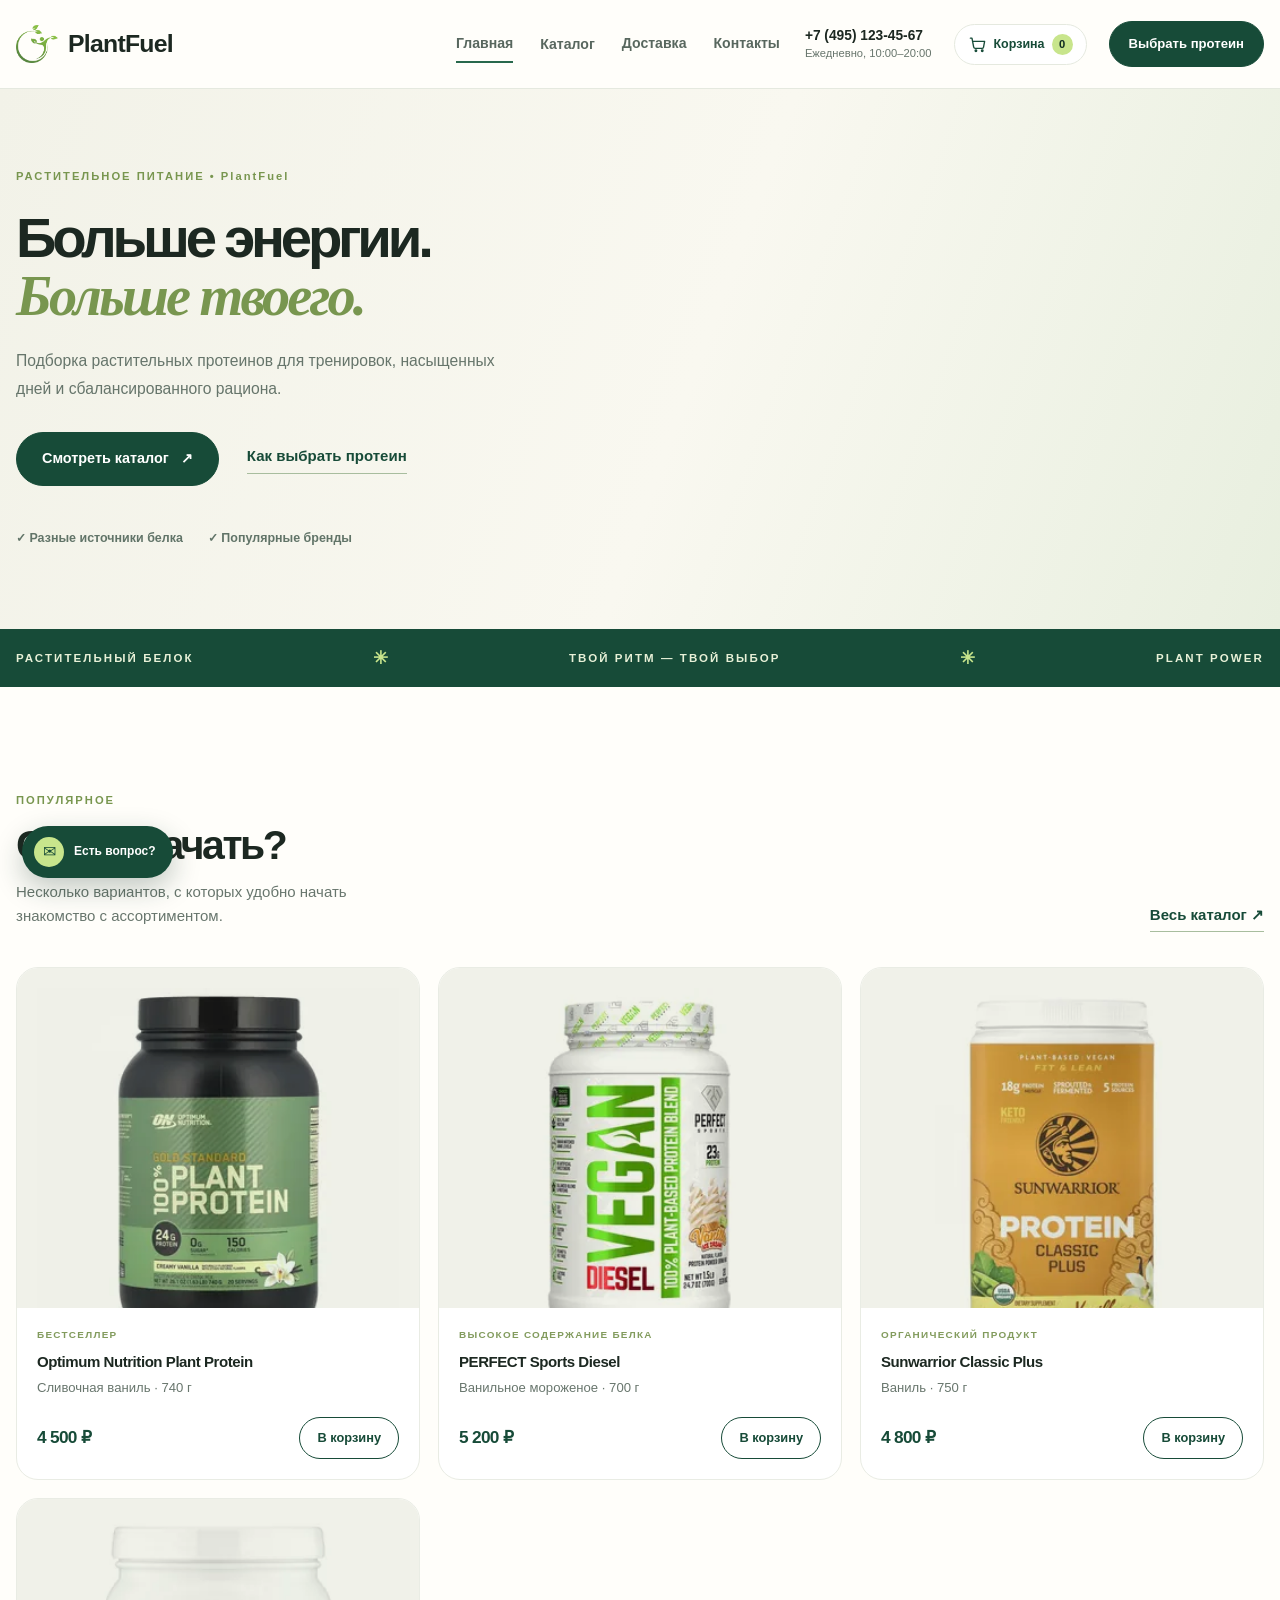
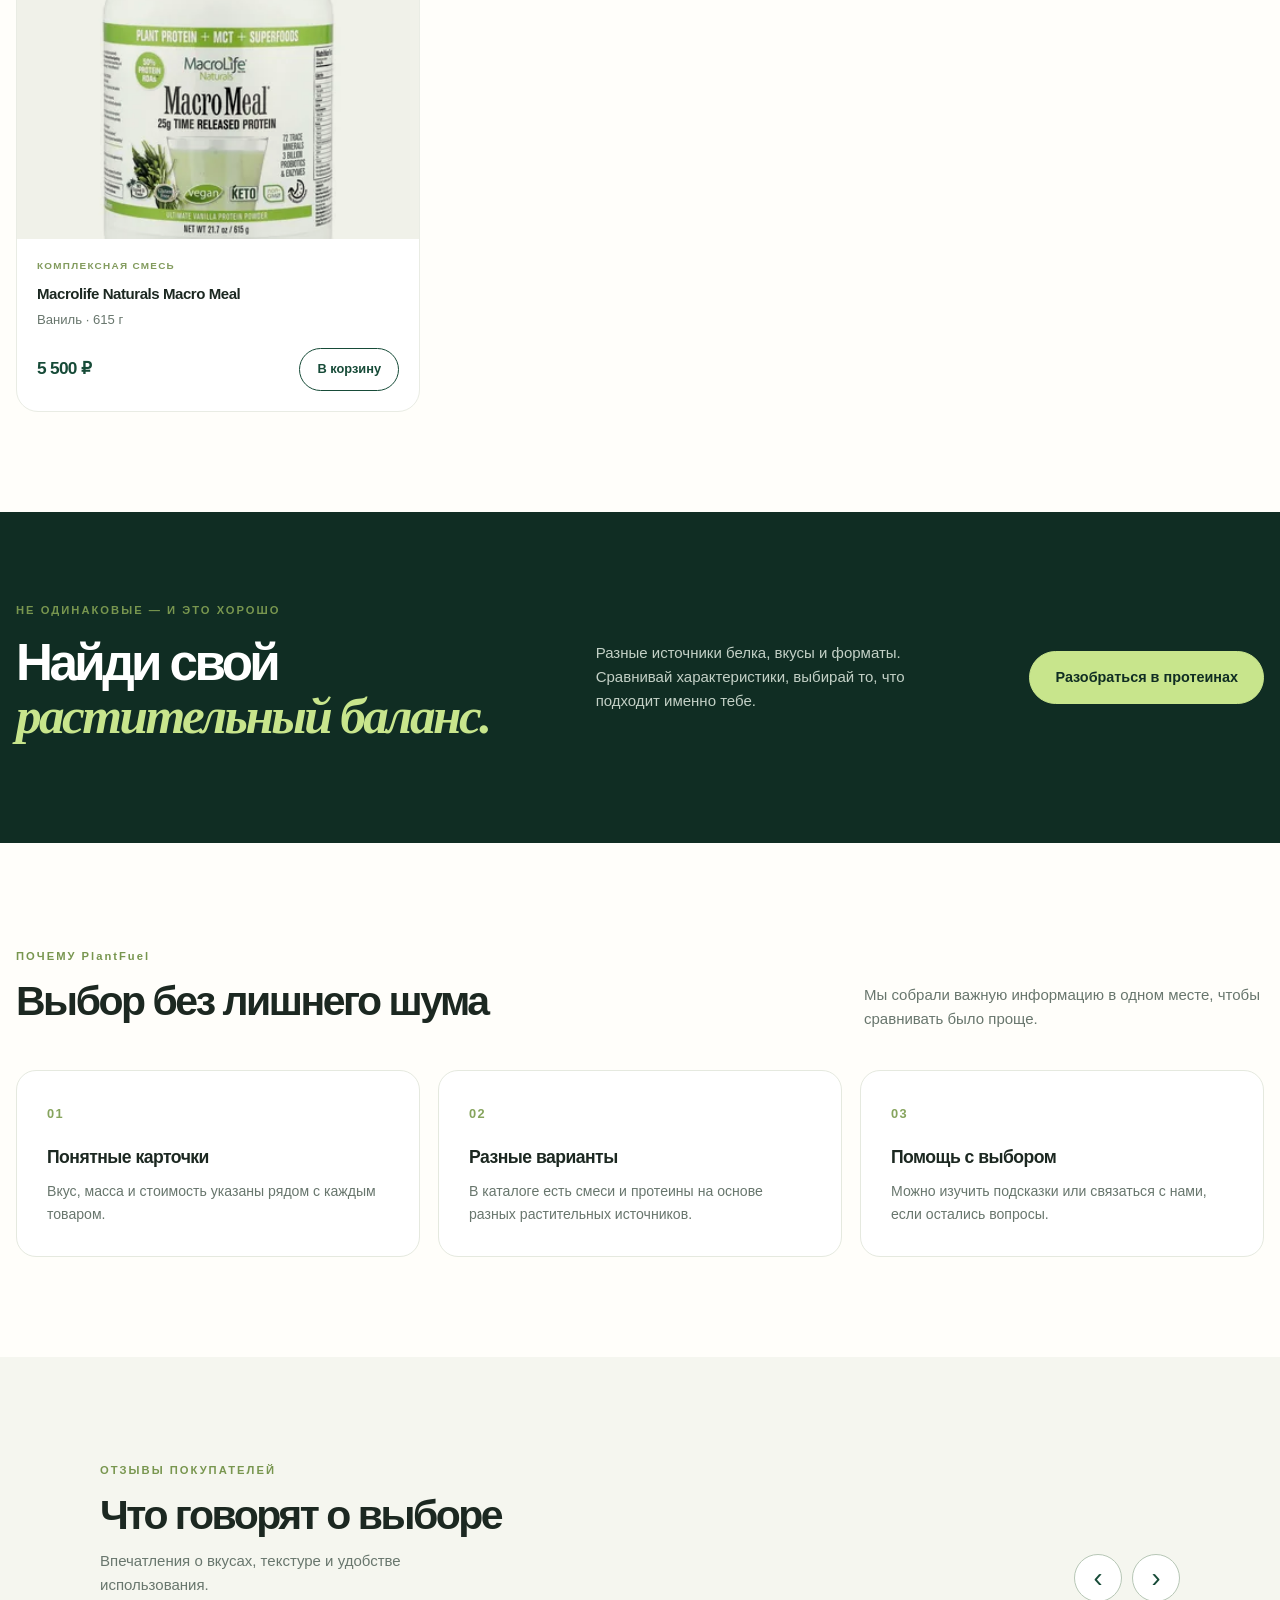
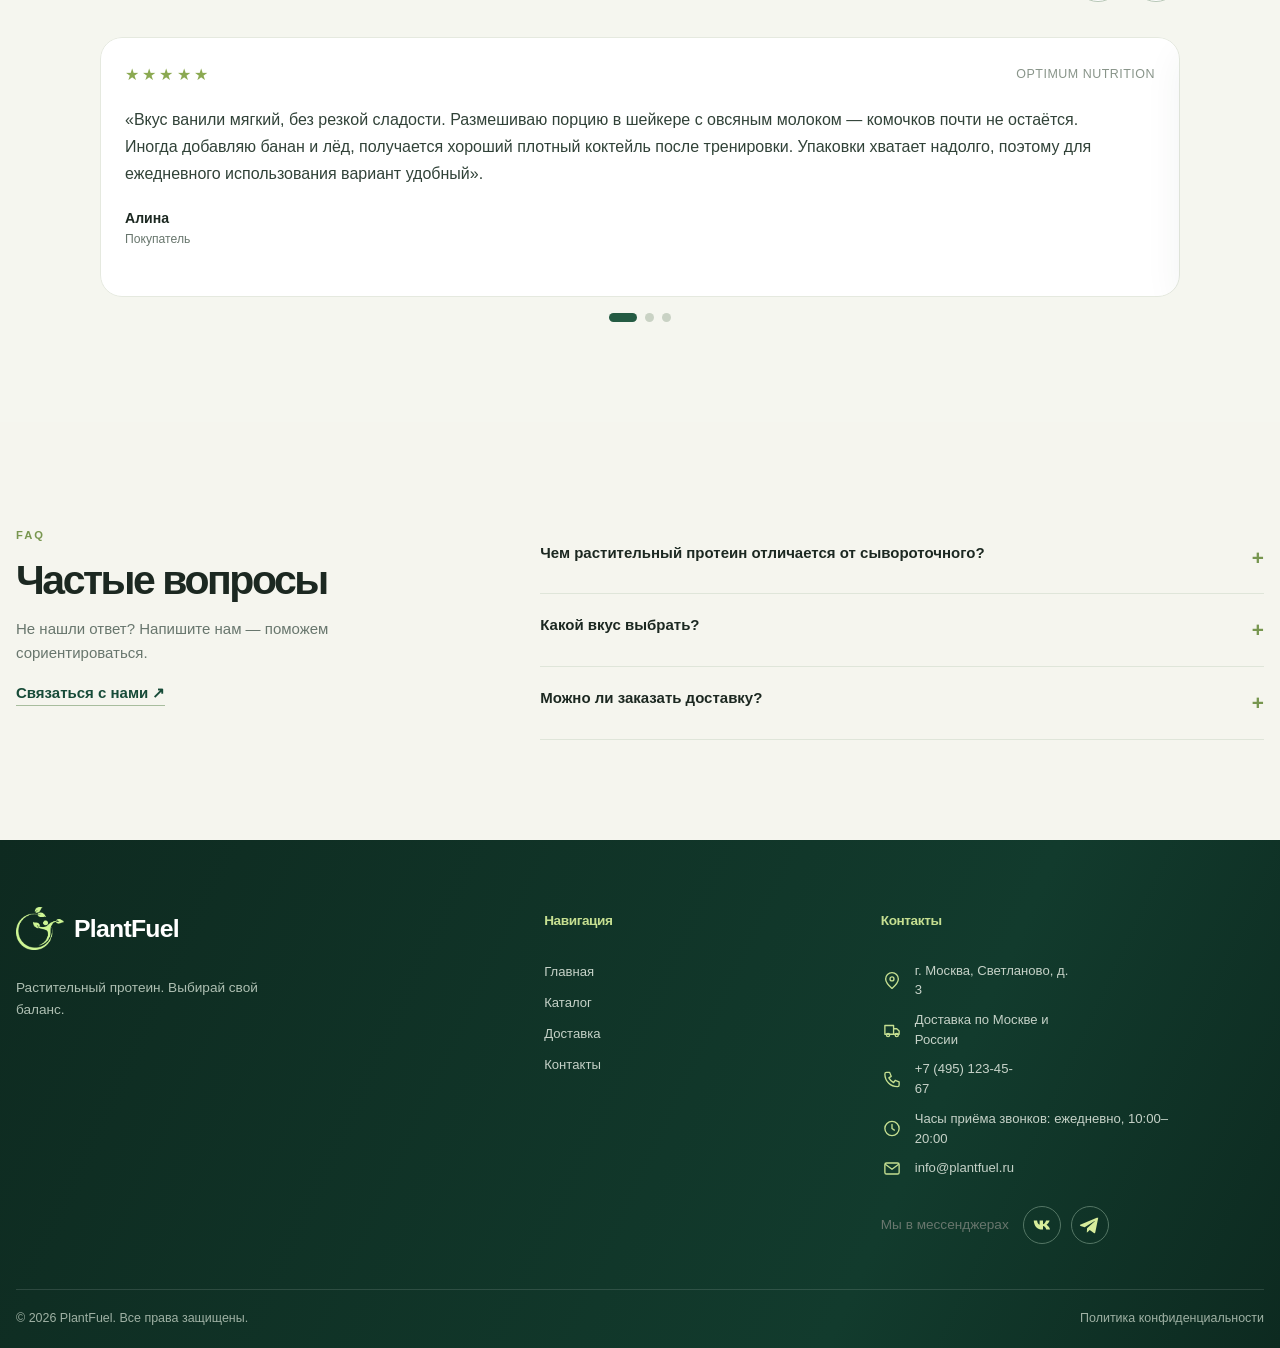
==== commit b695f85e: "Update PlantFuel website" ====
--- a/index.html
+++ b/index.html
@@ -1,730 +1,728 @@
 <!DOCTYPE html>
+
 <html lang="ru">
- <head>
-  <meta charset="utf-8"/>
-  <meta content="width=device-width, initial-scale=1.0" name="viewport"/>
-  <link href="css/style.css" rel="stylesheet"/>
-  <link href="css/index.css" rel="stylesheet"/>
-  <link href="css/responsive.css" rel="stylesheet"/>
-  <script defer="" src="js/main.js">
-  </script>
-  <meta content="PlantFuel &mdash; &rcy;&acy;&scy;&tcy;&icy;&tcy;&iecy;&lcy;&softcy;&ncy;&ycy;&iecy; &pcy;&rcy;&ocy;&tcy;&iecy;&icy;&ncy;&ycy; &dcy;&lcy;&yacy; &acy;&kcy;&tcy;&icy;&vcy;&ncy;&ocy;&gcy;&ocy; &rcy;&icy;&tcy;&mcy;&acy; &zhcy;&icy;&zcy;&ncy;&icy;." name="description"/>
-  <title>
-   PlantFuel &mdash; &rcy;&acy;&scy;&tcy;&icy;&tcy;&iecy;&lcy;&softcy;&ncy;&ycy;&jcy; &pcy;&rcy;&ocy;&tcy;&iecy;&icy;&ncy;
+<head>
+<meta charset="utf-8"/>
+<meta content="width=device-width, initial-scale=1.0" name="viewport"/>
+<link href="css/style.css" rel="stylesheet"/>
+<link href="css/index.css" rel="stylesheet"/>
+<link href="css/responsive.css" rel="stylesheet"/>
+<script defer="" src="js/main.js">
+</script>
+<meta content="PlantFuel — растительные протеины для активного ритма жизни." name="description"/>
+<title>
+   PlantFuel — растительный протеин
   </title>
- </head>
- <body>
-  <header class="site-header">
-   <div class="container site-header__inner">
-    <a aria-label="PlantFuel &mdash; &gcy;&lcy;&acy;&vcy;&ncy;&acy;&yacy;" class="brand" href="index.html">
-     <img alt="" class="brand__logo" src="images/logo.png"/>
-     <span class="brand__word">
+</head>
+<body><a class="skip-link" href="#main-content">Перейти к основному содержимому</a>
+<header class="site-header">
+<div class="container site-header__inner">
+<a aria-label="PlantFuel — главная" class="brand" href="index.html">
+<img alt="" class="brand__logo" src="images/logo.png"/>
+<span class="brand__word">
       PlantFuel
      </span>
-    </a>
-    <button aria-expanded="false" aria-label="&Ocy;&tcy;&kcy;&rcy;&ycy;&tcy;&softcy; &mcy;&iecy;&ncy;&yucy;" class="menu-toggle" type="button">
+</a>
+<button aria-expanded="false" aria-label="Открыть меню" class="menu-toggle" type="button">
      ☰
     </button>
-    <nav aria-label="&Ocy;&scy;&ncy;&ocy;&vcy;&ncy;&acy;&yacy; &ncy;&acy;&vcy;&icy;&gcy;&acy;&tscy;&icy;&yacy;" class="site-nav">
-     <a class="site-nav__link is-active" href="index.html">
-      &Gcy;&lcy;&acy;&vcy;&ncy;&acy;&yacy;
-     </a>
-     <div class="nav-dropdown">
-      <button aria-expanded="false" aria-haspopup="true" class="site-nav__link nav-dropdown__toggle" type="button">Каталог</button>
-      <div class="nav-dropdown__menu">
-       <a href="catalog.html#catalog-products">Все протеины</a>
-       <a href="catalog.html#pea-protein">Гороховый протеин</a>
-       <a href="catalog.html#organic-protein">Органические формулы</a>
-       <a href="catalog.html#protein-blends">Смеси растительных белков</a>
-       <a href="catalog.html#meal-protein">Комплексные смеси</a>
-      </div>
-     </div>
-     <a class="site-nav__link" href="delivery.html">Доставка</a>
-     
-     <a class="site-nav__link" href="contacts.html">
-      &Kcy;&ocy;&ncy;&tcy;&acy;&kcy;&tcy;&ycy;
-     </a>
-    </nav>
-    <div class="header-contact">
-     <a href="tel:+74951234567">
+<nav aria-label="Основная навигация" class="site-nav">
+<a aria-current="page" class="site-nav__link is-active" href="index.html">
+      Главная
+     </a>
+<div class="nav-dropdown">
+<button aria-expanded="false" aria-haspopup="true" class="site-nav__link nav-dropdown__toggle" type="button">Каталог</button>
+<div class="nav-dropdown__menu">
+<a href="catalog.html#catalog-products">Все протеины</a>
+<a href="catalog.html#pea-protein">Гороховый протеин</a>
+<a href="catalog.html#organic-protein">Органические формулы</a>
+<a href="catalog.html#protein-blends">Смеси растительных белков</a>
+<a href="catalog.html#meal-protein">Комплексные смеси</a>
+</div>
+</div>
+<a class="site-nav__link" href="delivery.html">Доставка</a>
+<a class="site-nav__link" href="contacts.html">
+      Контакты
+     </a>
+</nav>
+<div class="header-contact">
+<a href="tel:+74951234567">
       +7 (495) 123-45-67
      </a>
-     <span>
-      &IEcy;&zhcy;&iecy;&dcy;&ncy;&iecy;&vcy;&ncy;&ocy;, 10:00&ndash;20:00
-     </span>
-    </div>
-    <button aria-label="&Ocy;&tcy;&kcy;&rcy;&ycy;&tcy;&softcy; &kcy;&ocy;&rcy;&zcy;&icy;&ncy;&ucy;" class="header-cart" data-cart-open="" type="button">
-     <svg aria-hidden="true" viewbox="0 0 24 24">
-      <path d="M3 4h2l2.2 11.2a2 2 0 0 0 2 1.6h8.5a2 2 0 0 0 1.9-1.4L21 8H6">
-      </path>
-      <circle cx="10" cy="20" r="1">
-      </circle>
-      <circle cx="18" cy="20" r="1">
-      </circle>
-     </svg>
-     <span>
-      &Kcy;&ocy;&rcy;&zcy;&icy;&ncy;&acy;
-     </span>
-     <b class="cart-count" data-cart-count="">
+<span>
+      Ежедневно, 10:00–20:00
+     </span>
+</div>
+<button aria-label="Открыть корзину" class="header-cart" data-cart-open="" type="button">
+<svg aria-hidden="true" viewbox="0 0 24 24">
+<path d="M3 4h2l2.2 11.2a2 2 0 0 0 2 1.6h8.5a2 2 0 0 0 1.9-1.4L21 8H6">
+</path>
+<circle cx="10" cy="20" r="1">
+</circle>
+<circle cx="18" cy="20" r="1">
+</circle>
+</svg>
+<span>
+      Корзина
+     </span>
+<b class="cart-count" data-cart-count="">
       0
      </b>
-    </button>
-    <a class="button button--small" href="catalog.html">
-     &Vcy;&ycy;&bcy;&rcy;&acy;&tcy;&softcy; &pcy;&rcy;&ocy;&tcy;&iecy;&icy;&ncy;
+</button>
+<a class="button button--small" href="catalog.html">
+     Выбрать протеин
     </a>
-   </div>
-  </header>
-  <main>
-   <section class="hero">
-    <div class="container hero__grid">
-     <div class="hero__content">
-      <span class="eyebrow">
-       &Rcy;&Acy;&Scy;&Tcy;&Icy;&Tcy;&IEcy;&Lcy;&SOFTcy;&Ncy;&Ocy;&IEcy; &Pcy;&Icy;&Tcy;&Acy;&Ncy;&Icy;&IEcy; &bull; PlantFuel
+</div>
+</header>
+<main id="main-content" tabindex="-1">
+<section class="hero">
+<div class="container hero__grid">
+<div class="hero__content">
+<span class="eyebrow">
+       РАСТИТЕЛЬНОЕ ПИТАНИЕ • PlantFuel
       </span>
-      <h1>
-       &Bcy;&ocy;&lcy;&softcy;&shcy;&iecy; &ecy;&ncy;&iecy;&rcy;&gcy;&icy;&icy;.
+<h1>
+       Больше энергии.
        <br/>
-       <em>
-        &Bcy;&ocy;&lcy;&softcy;&shcy;&iecy; &tcy;&vcy;&ocy;&iecy;&gcy;&ocy;.
+<em>
+        Больше твоего.
        </em>
-      </h1>
-      <p>
-       &Pcy;&ocy;&dcy;&bcy;&ocy;&rcy;&kcy;&acy; &rcy;&acy;&scy;&tcy;&icy;&tcy;&iecy;&lcy;&softcy;&ncy;&ycy;&khcy; &pcy;&rcy;&ocy;&tcy;&iecy;&icy;&ncy;&ocy;&vcy; &dcy;&lcy;&yacy; &tcy;&rcy;&iecy;&ncy;&icy;&rcy;&ocy;&vcy;&ocy;&kcy;, &ncy;&acy;&scy;&ycy;&shchcy;&iecy;&ncy;&ncy;&ycy;&khcy; &dcy;&ncy;&iecy;&jcy; &icy; &scy;&bcy;&acy;&lcy;&acy;&ncy;&scy;&icy;&rcy;&ocy;&vcy;&acy;&ncy;&ncy;&ocy;&gcy;&ocy; &rcy;&acy;&tscy;&icy;&ocy;&ncy;&acy;.
+</h1>
+<p>
+       Подборка растительных протеинов для тренировок, насыщенных дней и сбалансированного рациона.
       </p>
-      <div class="hero__actions">
-       <a class="button" href="catalog.html">
-        &Scy;&mcy;&ocy;&tcy;&rcy;&iecy;&tcy;&softcy; &kcy;&acy;&tcy;&acy;&lcy;&ocy;&gcy;
+<div class="hero__actions">
+<a class="button" href="catalog.html">
+        Смотреть каталог
         <span>
-         &nearrow;
+         ↗
         </span>
+</a>
+<a class="text-link" href="product.html">
+        Как выбрать протеин
        </a>
-       <a class="text-link" href="product.html">
-        &Kcy;&acy;&kcy; &vcy;&ycy;&bcy;&rcy;&acy;&tcy;&softcy; &pcy;&rcy;&ocy;&tcy;&iecy;&icy;&ncy;
-       </a>
-      </div>
-      <div class="hero__trust">
-       <span>
-        &checkmark; &Rcy;&acy;&zcy;&ncy;&ycy;&iecy; &icy;&scy;&tcy;&ocy;&chcy;&ncy;&icy;&kcy;&icy; &bcy;&iecy;&lcy;&kcy;&acy;
-       </span>
-       <span>
-        &checkmark; &Pcy;&ocy;&pcy;&ucy;&lcy;&yacy;&rcy;&ncy;&ycy;&iecy; &bcy;&rcy;&iecy;&ncy;&dcy;&ycy;
-       </span>
-      </div>
-     </div>
-     <div class="hero__visual">
-      <video class="hero__video" autoplay muted loop playsinline preload="metadata" aria-label="Видео с растительным протеином">
-       <source src="videos/protein_video.mp4" type="video/mp4"/>
-      </video>
-     </div>
-    </div>
-   </section>
-   <section class="ticker">
-    <div class="container ticker__inner">
-     <span>
-      &Rcy;&Acy;&Scy;&Tcy;&Icy;&Tcy;&IEcy;&Lcy;&SOFTcy;&Ncy;&Ycy;&Jcy; &Bcy;&IEcy;&Lcy;&Ocy;&Kcy;
-     </span>
-     <b>
+</div>
+<div class="hero__trust">
+<span>
+        ✓ Разные источники белка
+       </span>
+<span>
+        ✓ Популярные бренды
+       </span>
+</div>
+</div>
+<div class="hero__visual">
+<video aria-label="Видео с растительным протеином" autoplay="" class="hero__video" loop="" muted="" playsinline="" preload="metadata">
+<source src="videos/protein_video.mp4" type="video/mp4"/>
+</video>
+</div>
+</div>
+</section>
+<section class="ticker">
+<div class="container ticker__inner">
+<span>
+      РАСТИТЕЛЬНЫЙ БЕЛОК
+     </span>
+<b>
       ✳
      </b>
-     <span>
-      &Tcy;&Vcy;&Ocy;&Jcy; &Rcy;&Icy;&Tcy;&Mcy; &mdash; &Tcy;&Vcy;&Ocy;&Jcy; &Vcy;&Ycy;&Bcy;&Ocy;&Rcy;
-     </span>
-     <b>
+<span>
+      ТВОЙ РИТМ — ТВОЙ ВЫБОР
+     </span>
+<b>
       ✳
      </b>
-     <span>
+<span>
       PLANT POWER
      </span>
-    </div>
-   </section>
-   <section class="section home-products home-products">
-    <div class="container">
-     <div class="section-heading">
-      <div>
-       <span class="eyebrow">
-        &Pcy;&Ocy;&Pcy;&Ucy;&Lcy;&YAcy;&Rcy;&Ncy;&Ocy;&IEcy;
-       </span>
-       <h2>
-        &Scy; &chcy;&iecy;&gcy;&ocy; &ncy;&acy;&chcy;&acy;&tcy;&softcy;?
+</div>
+</section>
+<section class="section home-products home-products">
+<div class="container">
+<div class="section-heading">
+<div>
+<span class="eyebrow">
+        ПОПУЛЯРНОЕ
+       </span>
+<h2>
+        С чего начать?
        </h2>
-       <p>
-        &Ncy;&iecy;&scy;&kcy;&ocy;&lcy;&softcy;&kcy;&ocy; &vcy;&acy;&rcy;&icy;&acy;&ncy;&tcy;&ocy;&vcy;, &scy; &kcy;&ocy;&tcy;&ocy;&rcy;&ycy;&khcy; &ucy;&dcy;&ocy;&bcy;&ncy;&ocy; &ncy;&acy;&chcy;&acy;&tcy;&softcy; &zcy;&ncy;&acy;&kcy;&ocy;&mcy;&scy;&tcy;&vcy;&ocy; &scy; &acy;&scy;&scy;&ocy;&rcy;&tcy;&icy;&mcy;&iecy;&ncy;&tcy;&ocy;&mcy;.
+<p>
+        Несколько вариантов, с которых удобно начать знакомство с ассортиментом.
        </p>
-      </div>
-      <a class="text-link" href="catalog.html">
-       &Vcy;&iecy;&scy;&softcy; &kcy;&acy;&tcy;&acy;&lcy;&ocy;&gcy;
+</div>
+<a class="text-link" href="catalog.html">
+       Весь каталог
        <span>
-        &nearrow;
-       </span>
-      </a>
-     </div>
-     <div class="products-grid">
-      <article class="product-card" data-name="optimum nutrition plant protein" data-price="4500">
-       <a class="product-card__image" href="product.html#product-1">
-        <img alt="Optimum Nutrition Plant Protein" loading="lazy" src="images/protein1.jpg"/>
-        <span class="product-card__quick">
-         &Pcy;&ocy;&dcy;&rcy;&ocy;&bcy;&ncy;&iecy;&iecy;
+        ↗
+       </span>
+</a>
+</div>
+<div class="products-grid">
+<article class="product-card" data-name="optimum nutrition plant protein" data-price="4500">
+<a class="product-card__image" href="product.html#product-1">
+<img alt="Optimum Nutrition Plant Protein" decoding="async" loading="lazy" sizes="(max-width: 600px) 90vw, (max-width: 1000px) 45vw, 320px" src="images/protein1.jpg" srcset="images/protein1-320.webp 320w, images/protein1-640.webp 640w"/>
+<span class="product-card__quick">
+         Подробнее
          <b>
-          &nearrow;
+          ↗
          </b>
+</span>
+</a>
+<div class="product-card__body">
+<span class="product-card__tag">
+         Бестселлер
         </span>
-       </a>
-       <div class="product-card__body">
-        <span class="product-card__tag">
-         &Bcy;&iecy;&scy;&tcy;&scy;&iecy;&lcy;&lcy;&iecy;&rcy;
-        </span>
-        <h3>
-         <a href="product.html#product-1">
+<h3>
+<a href="product.html#product-1">
           Optimum Nutrition Plant Protein
          </a>
-        </h3>
-        <p class="muted">
-         &Scy;&lcy;&icy;&vcy;&ocy;&chcy;&ncy;&acy;&yacy; &vcy;&acy;&ncy;&icy;&lcy;&softcy; &middot; 740 &gcy;
+</h3>
+<p class="muted">
+         Сливочная ваниль · 740 г
         </p>
-        <div class="product-card__bottom">
-         <strong>
+<div class="product-card__bottom">
+<strong>
           4 500 ₽
          </strong>
-         <button class="button button--outline product-card__button" data-price="4500" data-product="Optimum Nutrition Plant Protein" type="button">
-          &Vcy; &kcy;&ocy;&rcy;&zcy;&icy;&ncy;&ucy;
+<button class="button button--outline product-card__button" data-price="4500" data-product="Optimum Nutrition Plant Protein" type="button">
+          В корзину
          </button>
-        </div>
-       </div>
-      </article>
-      <article class="product-card" data-name="perfect sports diesel" data-price="5200">
-       <a class="product-card__image" href="product.html#product-2">
-        <img alt="PERFECT Sports Diesel" loading="lazy" src="images/protein2.jpg"/>
-        <span class="product-card__quick">
-         &Pcy;&ocy;&dcy;&rcy;&ocy;&bcy;&ncy;&iecy;&iecy;
+</div>
+</div>
+</article>
+<article class="product-card" data-name="perfect sports diesel" data-price="5200">
+<a class="product-card__image" href="product.html#product-2">
+<img alt="PERFECT Sports Diesel" decoding="async" loading="lazy" sizes="(max-width: 600px) 90vw, (max-width: 1000px) 45vw, 320px" src="images/protein2.jpg" srcset="images/protein2-320.webp 320w, images/protein2-640.webp 640w"/>
+<span class="product-card__quick">
+         Подробнее
          <b>
-          &nearrow;
+          ↗
          </b>
+</span>
+</a>
+<div class="product-card__body">
+<span class="product-card__tag">
+         Высокое содержание белка
         </span>
-       </a>
-       <div class="product-card__body">
-        <span class="product-card__tag">
-         &Vcy;&ycy;&scy;&ocy;&kcy;&ocy;&iecy; &scy;&ocy;&dcy;&iecy;&rcy;&zhcy;&acy;&ncy;&icy;&iecy; &bcy;&iecy;&lcy;&kcy;&acy;
-        </span>
-        <h3>
-         <a href="product.html#product-2">
+<h3>
+<a href="product.html#product-2">
           PERFECT Sports Diesel
          </a>
-        </h3>
-        <p class="muted">
-         &Vcy;&acy;&ncy;&icy;&lcy;&softcy;&ncy;&ocy;&iecy; &mcy;&ocy;&rcy;&ocy;&zhcy;&iecy;&ncy;&ocy;&iecy; &middot; 700 &gcy;
+</h3>
+<p class="muted">
+         Ванильное мороженое · 700 г
         </p>
-        <div class="product-card__bottom">
-         <strong>
+<div class="product-card__bottom">
+<strong>
           5 200 ₽
          </strong>
-         <button class="button button--outline product-card__button" data-price="5200" data-product="PERFECT Sports Diesel" type="button">
-          &Vcy; &kcy;&ocy;&rcy;&zcy;&icy;&ncy;&ucy;
+<button class="button button--outline product-card__button" data-price="5200" data-product="PERFECT Sports Diesel" type="button">
+          В корзину
          </button>
-        </div>
-       </div>
-      </article>
-      <article class="product-card" data-name="sunwarrior classic plus" data-price="4800">
-       <a class="product-card__image" href="product.html#product-3">
-        <img alt="Sunwarrior Classic Plus" loading="lazy" src="images/protein3.jpg"/>
-        <span class="product-card__quick">
-         &Pcy;&ocy;&dcy;&rcy;&ocy;&bcy;&ncy;&iecy;&iecy;
+</div>
+</div>
+</article>
+<article class="product-card" data-name="sunwarrior classic plus" data-price="4800">
+<a class="product-card__image" href="product.html#product-3">
+<img alt="Sunwarrior Classic Plus" decoding="async" loading="lazy" sizes="(max-width: 600px) 90vw, (max-width: 1000px) 45vw, 320px" src="images/protein3.jpg" srcset="images/protein3-320.webp 320w, images/protein3-640.webp 640w"/>
+<span class="product-card__quick">
+         Подробнее
          <b>
-          &nearrow;
+          ↗
          </b>
+</span>
+</a>
+<div class="product-card__body">
+<span class="product-card__tag">
+         Органический продукт
         </span>
-       </a>
-       <div class="product-card__body">
-        <span class="product-card__tag">
-         &Ocy;&rcy;&gcy;&acy;&ncy;&icy;&chcy;&iecy;&scy;&kcy;&icy;&jcy; &pcy;&rcy;&ocy;&dcy;&ucy;&kcy;&tcy;
-        </span>
-        <h3>
-         <a href="product.html#product-3">
+<h3>
+<a href="product.html#product-3">
           Sunwarrior Classic Plus
          </a>
-        </h3>
-        <p class="muted">
-         &Vcy;&acy;&ncy;&icy;&lcy;&softcy; &middot; 750 &gcy;
+</h3>
+<p class="muted">
+         Ваниль · 750 г
         </p>
-        <div class="product-card__bottom">
-         <strong>
+<div class="product-card__bottom">
+<strong>
           4 800 ₽
          </strong>
-         <button class="button button--outline product-card__button" data-price="4800" data-product="Sunwarrior Classic Plus" type="button">
-          &Vcy; &kcy;&ocy;&rcy;&zcy;&icy;&ncy;&ucy;
+<button class="button button--outline product-card__button" data-price="4800" data-product="Sunwarrior Classic Plus" type="button">
+          В корзину
          </button>
-        </div>
-       </div>
-      </article>
-      <article class="product-card" data-name="macrolife naturals macro meal" data-price="5500">
-       <a class="product-card__image" href="product.html#product-4">
-        <img alt="Macrolife Naturals Macro Meal" loading="lazy" src="images/protein4.jpg"/>
-        <span class="product-card__quick">
-         &Pcy;&ocy;&dcy;&rcy;&ocy;&bcy;&ncy;&iecy;&iecy;
+</div>
+</div>
+</article>
+<article class="product-card" data-name="macrolife naturals macro meal" data-price="5500">
+<a class="product-card__image" href="product.html#product-4">
+<img alt="Macrolife Naturals Macro Meal" decoding="async" loading="lazy" sizes="(max-width: 600px) 90vw, (max-width: 1000px) 45vw, 320px" src="images/protein4.jpg" srcset="images/protein4-320.webp 320w, images/protein4-640.webp 640w"/>
+<span class="product-card__quick">
+         Подробнее
          <b>
-          &nearrow;
+          ↗
          </b>
+</span>
+</a>
+<div class="product-card__body">
+<span class="product-card__tag">
+         Комплексная смесь
         </span>
-       </a>
-       <div class="product-card__body">
-        <span class="product-card__tag">
-         &Kcy;&ocy;&mcy;&pcy;&lcy;&iecy;&kcy;&scy;&ncy;&acy;&yacy; &scy;&mcy;&iecy;&scy;&softcy;
-        </span>
-        <h3>
-         <a href="product.html#product-4">
+<h3>
+<a href="product.html#product-4">
           Macrolife Naturals Macro Meal
          </a>
-        </h3>
-        <p class="muted">
-         &Vcy;&acy;&ncy;&icy;&lcy;&softcy; &middot; 615 &gcy;
+</h3>
+<p class="muted">
+         Ваниль · 615 г
         </p>
-        <div class="product-card__bottom">
-         <strong>
+<div class="product-card__bottom">
+<strong>
           5 500 ₽
          </strong>
-         <button class="button button--outline product-card__button" data-price="5500" data-product="Macrolife Naturals Macro Meal" type="button">
-          &Vcy; &kcy;&ocy;&rcy;&zcy;&icy;&ncy;&ucy;
+<button class="button button--outline product-card__button" data-price="5500" data-product="Macrolife Naturals Macro Meal" type="button">
+          В корзину
          </button>
-        </div>
-       </div>
-      </article>
-     </div>
-    </div>
-   </section>
-   <section class="editorial">
-    <div class="container editorial__inner">
-     <div>
-      <span class="eyebrow">
-       &Ncy;&IEcy; &Ocy;&Dcy;&Icy;&Ncy;&Acy;&Kcy;&Ocy;&Vcy;&Ycy;&IEcy; &mdash; &Icy; &Ecy;&Tcy;&Ocy; &KHcy;&Ocy;&Rcy;&Ocy;&SHcy;&Ocy;
+</div>
+</div>
+</article>
+</div>
+</div>
+</section>
+<section class="editorial">
+<div class="container editorial__inner">
+<div>
+<span class="eyebrow">
+       НЕ ОДИНАКОВЫЕ — И ЭТО ХОРОШО
       </span>
-      <h2>
-       &Ncy;&acy;&jcy;&dcy;&icy; &scy;&vcy;&ocy;&jcy;
+<h2>
+       Найди свой
        <br/>
-       <em>
-        &rcy;&acy;&scy;&tcy;&icy;&tcy;&iecy;&lcy;&softcy;&ncy;&ycy;&jcy; &bcy;&acy;&lcy;&acy;&ncy;&scy;.
+<em>
+        растительный баланс.
        </em>
-      </h2>
-     </div>
-     <p>
-      &Rcy;&acy;&zcy;&ncy;&ycy;&iecy; &icy;&scy;&tcy;&ocy;&chcy;&ncy;&icy;&kcy;&icy; &bcy;&iecy;&lcy;&kcy;&acy;, &vcy;&kcy;&ucy;&scy;&ycy; &icy; &fcy;&ocy;&rcy;&mcy;&acy;&tcy;&ycy;. &Scy;&rcy;&acy;&vcy;&ncy;&icy;&vcy;&acy;&jcy; &khcy;&acy;&rcy;&acy;&kcy;&tcy;&iecy;&rcy;&icy;&scy;&tcy;&icy;&kcy;&icy;, &vcy;&ycy;&bcy;&icy;&rcy;&acy;&jcy; &tcy;&ocy;, &chcy;&tcy;&ocy; &pcy;&ocy;&dcy;&khcy;&ocy;&dcy;&icy;&tcy; &icy;&mcy;&iecy;&ncy;&ncy;&ocy; &tcy;&iecy;&bcy;&iecy;.
+</h2>
+</div>
+<p>
+      Разные источники белка, вкусы и форматы. Сравнивай характеристики, выбирай то, что подходит именно тебе.
      </p>
-     <a class="button button--light" href="product.html">
-      &Rcy;&acy;&zcy;&ocy;&bcy;&rcy;&acy;&tcy;&softcy;&scy;&yacy; &vcy; &pcy;&rcy;&ocy;&tcy;&iecy;&icy;&ncy;&acy;&khcy;
-     </a>
-    </div>
-   </section>
-   <section class="section why-section">
-    <div class="container">
-     <div class="section-heading">
-      <div>
-       <span class="eyebrow">
-        &Pcy;&Ocy;&CHcy;&IEcy;&Mcy;&Ucy; PlantFuel
-       </span>
-       <h2>
-        &Vcy;&ycy;&bcy;&ocy;&rcy; &bcy;&iecy;&zcy; &lcy;&icy;&shcy;&ncy;&iecy;&gcy;&ocy; &shcy;&ucy;&mcy;&acy;
+<a class="button button--light" href="product.html">
+      Разобраться в протеинах
+     </a>
+</div>
+</section>
+<section class="section why-section">
+<div class="container">
+<div class="section-heading">
+<div>
+<span class="eyebrow">
+        ПОЧЕМУ PlantFuel
+       </span>
+<h2>
+        Выбор без лишнего шума
        </h2>
-      </div>
-      <p>
-       &Mcy;&ycy; &scy;&ocy;&bcy;&rcy;&acy;&lcy;&icy; &vcy;&acy;&zhcy;&ncy;&ucy;&yucy; &icy;&ncy;&fcy;&ocy;&rcy;&mcy;&acy;&tscy;&icy;&yucy; &vcy; &ocy;&dcy;&ncy;&ocy;&mcy; &mcy;&iecy;&scy;&tcy;&iecy;, &chcy;&tcy;&ocy;&bcy;&ycy; &scy;&rcy;&acy;&vcy;&ncy;&icy;&vcy;&acy;&tcy;&softcy; &bcy;&ycy;&lcy;&ocy; &pcy;&rcy;&ocy;&shchcy;&iecy;.
+</div>
+<p>
+       Мы собрали важную информацию в одном месте, чтобы сравнивать было проще.
       </p>
-     </div>
-     <div class="benefit-grid">
-      <article class="benefit">
-       <span class="benefit__number">
+</div>
+<div class="benefit-grid">
+<article class="benefit">
+<span class="benefit__number">
         01
        </span>
-       <h3>
-        &Pcy;&ocy;&ncy;&yacy;&tcy;&ncy;&ycy;&iecy; &kcy;&acy;&rcy;&tcy;&ocy;&chcy;&kcy;&icy;
+<h3>
+        Понятные карточки
        </h3>
-       <p>
-        &Vcy;&kcy;&ucy;&scy;, &mcy;&acy;&scy;&scy;&acy; &icy; &scy;&tcy;&ocy;&icy;&mcy;&ocy;&scy;&tcy;&softcy; &ucy;&kcy;&acy;&zcy;&acy;&ncy;&ycy; &rcy;&yacy;&dcy;&ocy;&mcy; &scy; &kcy;&acy;&zhcy;&dcy;&ycy;&mcy; &tcy;&ocy;&vcy;&acy;&rcy;&ocy;&mcy;.
+<p>
+        Вкус, масса и стоимость указаны рядом с каждым товаром.
        </p>
-      </article>
-      <article class="benefit">
-       <span class="benefit__number">
+</article>
+<article class="benefit">
+<span class="benefit__number">
         02
        </span>
-       <h3>
-        &Rcy;&acy;&zcy;&ncy;&ycy;&iecy; &vcy;&acy;&rcy;&icy;&acy;&ncy;&tcy;&ycy;
+<h3>
+        Разные варианты
        </h3>
-       <p>
-        &Vcy; &kcy;&acy;&tcy;&acy;&lcy;&ocy;&gcy;&iecy; &iecy;&scy;&tcy;&softcy; &scy;&mcy;&iecy;&scy;&icy; &icy; &pcy;&rcy;&ocy;&tcy;&iecy;&icy;&ncy;&ycy; &ncy;&acy; &ocy;&scy;&ncy;&ocy;&vcy;&iecy; &rcy;&acy;&zcy;&ncy;&ycy;&khcy; &rcy;&acy;&scy;&tcy;&icy;&tcy;&iecy;&lcy;&softcy;&ncy;&ycy;&khcy; &icy;&scy;&tcy;&ocy;&chcy;&ncy;&icy;&kcy;&ocy;&vcy;.
+<p>
+        В каталоге есть смеси и протеины на основе разных растительных источников.
        </p>
-      </article>
-      <article class="benefit">
-       <span class="benefit__number">
+</article>
+<article class="benefit">
+<span class="benefit__number">
         03
        </span>
-       <h3>
-        &Pcy;&ocy;&mcy;&ocy;&shchcy;&softcy; &scy; &vcy;&ycy;&bcy;&ocy;&rcy;&ocy;&mcy;
+<h3>
+        Помощь с выбором
        </h3>
-       <p>
-        &Mcy;&ocy;&zhcy;&ncy;&ocy; &icy;&zcy;&ucy;&chcy;&icy;&tcy;&softcy; &pcy;&ocy;&dcy;&scy;&kcy;&acy;&zcy;&kcy;&icy; &icy;&lcy;&icy; &scy;&vcy;&yacy;&zcy;&acy;&tcy;&softcy;&scy;&yacy; &scy; &ncy;&acy;&mcy;&icy;, &iecy;&scy;&lcy;&icy; &ocy;&scy;&tcy;&acy;&lcy;&icy;&scy;&softcy; &vcy;&ocy;&pcy;&rcy;&ocy;&scy;&ycy;.
+<p>
+        Можно изучить подсказки или связаться с нами, если остались вопросы.
        </p>
-      </article>
-     </div>
-    </div>
-   </section>
-   <section class="section reviews-section">
-    <div class="container">
-     <div class="section-heading">
-      <div>
-       <span class="eyebrow">
-        &Ocy;&Tcy;&Zcy;&Ycy;&Vcy;&Ycy; &Pcy;&Ocy;&Kcy;&Ucy;&Pcy;&Acy;&Tcy;&IEcy;&Lcy;&IEcy;&Jcy;
-       </span>
-       <h2>
-        &CHcy;&tcy;&ocy; &gcy;&ocy;&vcy;&ocy;&rcy;&yacy;&tcy; &ocy; &vcy;&ycy;&bcy;&ocy;&rcy;&iecy;
+</article>
+</div>
+</div>
+</section>
+<section class="section reviews-section">
+<div class="container">
+<div class="section-heading">
+<div>
+<span class="eyebrow">
+        ОТЗЫВЫ ПОКУПАТЕЛЕЙ
+       </span>
+<h2>
+        Что говорят о выборе
        </h2>
-       <p>
-        &Vcy;&pcy;&iecy;&chcy;&acy;&tcy;&lcy;&iecy;&ncy;&icy;&yacy; &ocy; &vcy;&kcy;&ucy;&scy;&acy;&khcy;, &tcy;&iecy;&kcy;&scy;&tcy;&ucy;&rcy;&iecy; &icy; &ucy;&dcy;&ocy;&bcy;&scy;&tcy;&vcy;&iecy; &icy;&scy;&pcy;&ocy;&lcy;&softcy;&zcy;&ocy;&vcy;&acy;&ncy;&icy;&yacy;.
+<p>
+        Впечатления о вкусах, текстуре и удобстве использования.
        </p>
-      </div>
-      <div class="review-controls">
-       <button aria-label="&Pcy;&rcy;&iecy;&dcy;&ycy;&dcy;&ucy;&shchcy;&icy;&jcy; &ocy;&tcy;&zcy;&ycy;&vcy;" class="review-control" data-review-prev="" type="button">
-        &lsaquo;
+</div>
+<div class="review-controls">
+<button aria-label="Предыдущий отзыв" class="review-control" data-review-prev="" type="button">
+        ‹
        </button>
-       <button aria-label="&Scy;&lcy;&iecy;&dcy;&ucy;&yucy;&shchcy;&icy;&jcy; &ocy;&tcy;&zcy;&ycy;&vcy;" class="review-control" data-review-next="" type="button">
-        &rsaquo;
+<button aria-label="Следующий отзыв" class="review-control" data-review-next="" type="button">
+        ›
        </button>
-      </div>
-     </div>
-     <div class="review-window">
-      <div class="review-track" id="review-track">
-       <article class="review-card">
-        <div class="review-card__top">
-         <span class="review-stars">
-          &starf;&starf;&starf;&starf;&starf;
+</div>
+</div>
+<div class="review-window">
+<div class="review-track" id="review-track">
+<article class="review-card">
+<div class="review-card__top">
+<span class="review-stars">
+          ★★★★★
          </span>
-         <span>
+<span>
           Optimum Nutrition
          </span>
-        </div>
-        <blockquote>
-         &laquo;&Vcy;&kcy;&ucy;&scy; &vcy;&acy;&ncy;&icy;&lcy;&icy; &mcy;&yacy;&gcy;&kcy;&icy;&jcy;, &bcy;&iecy;&zcy; &rcy;&iecy;&zcy;&kcy;&ocy;&jcy; &scy;&lcy;&acy;&dcy;&ocy;&scy;&tcy;&icy;. &Rcy;&acy;&zcy;&mcy;&iecy;&shcy;&icy;&vcy;&acy;&yucy; &pcy;&ocy;&rcy;&tscy;&icy;&yucy; &vcy; &shcy;&iecy;&jcy;&kcy;&iecy;&rcy;&iecy; &scy; &ocy;&vcy;&scy;&yacy;&ncy;&ycy;&mcy; &mcy;&ocy;&lcy;&ocy;&kcy;&ocy;&mcy; &mdash; &kcy;&ocy;&mcy;&ocy;&chcy;&kcy;&ocy;&vcy; &pcy;&ocy;&chcy;&tcy;&icy; &ncy;&iecy; &ocy;&scy;&tcy;&acy;&iocy;&tcy;&scy;&yacy;. &Icy;&ncy;&ocy;&gcy;&dcy;&acy; &dcy;&ocy;&bcy;&acy;&vcy;&lcy;&yacy;&yucy; &bcy;&acy;&ncy;&acy;&ncy; &icy; &lcy;&iocy;&dcy;, &pcy;&ocy;&lcy;&ucy;&chcy;&acy;&iecy;&tcy;&scy;&yacy; &khcy;&ocy;&rcy;&ocy;&shcy;&icy;&jcy; &pcy;&lcy;&ocy;&tcy;&ncy;&ycy;&jcy; &kcy;&ocy;&kcy;&tcy;&iecy;&jcy;&lcy;&softcy; &pcy;&ocy;&scy;&lcy;&iecy; &tcy;&rcy;&iecy;&ncy;&icy;&rcy;&ocy;&vcy;&kcy;&icy;. &Ucy;&pcy;&acy;&kcy;&ocy;&vcy;&kcy;&icy; &khcy;&vcy;&acy;&tcy;&acy;&iecy;&tcy; &ncy;&acy;&dcy;&ocy;&lcy;&gcy;&ocy;, &pcy;&ocy;&ecy;&tcy;&ocy;&mcy;&ucy; &dcy;&lcy;&yacy; &iecy;&zhcy;&iecy;&dcy;&ncy;&iecy;&vcy;&ncy;&ocy;&gcy;&ocy; &icy;&scy;&pcy;&ocy;&lcy;&softcy;&zcy;&ocy;&vcy;&acy;&ncy;&icy;&yacy; &vcy;&acy;&rcy;&icy;&acy;&ncy;&tcy; &ucy;&dcy;&ocy;&bcy;&ncy;&ycy;&jcy;&raquo;.
+</div>
+<blockquote>
+         «Вкус ванили мягкий, без резкой сладости. Размешиваю порцию в шейкере с овсяным молоком — комочков почти не остаётся. Иногда добавляю банан и лёд, получается хороший плотный коктейль после тренировки. Упаковки хватает надолго, поэтому для ежедневного использования вариант удобный».
         </blockquote>
-        <strong>
-         &Acy;&lcy;&icy;&ncy;&acy;
+<strong>
+         Алина
         </strong>
-        <small>
-         &Pcy;&ocy;&kcy;&ucy;&pcy;&acy;&tcy;&iecy;&lcy;&softcy;
+<small>
+         Покупатель
         </small>
-       </article>
-       <article class="review-card">
-        <div class="review-card__top">
-         <span class="review-stars">
-          &starf;&starf;&starf;&starf;&starf;
+</article>
+<article class="review-card">
+<div class="review-card__top">
+<span class="review-stars">
+          ★★★★★
          </span>
-         <span>
+<span>
           Sunwarrior Classic Plus
          </span>
-        </div>
-        <blockquote>
-         &laquo;&Vcy;&ycy;&bcy;&rcy;&acy;&lcy;&acy; Sunwarrior &icy;&zcy;-&zcy;&acy; &scy;&ocy;&scy;&tcy;&acy;&vcy;&acy; &icy; &pcy;&rcy;&icy;&yacy;&tcy;&ncy;&ocy;&gcy;&ocy; &vcy;&acy;&ncy;&icy;&lcy;&softcy;&ncy;&ocy;&gcy;&ocy; &vcy;&kcy;&ucy;&scy;&acy;. &Dcy;&ocy;&bcy;&acy;&vcy;&lcy;&yacy;&yucy; &iecy;&gcy;&ocy; &vcy; &scy;&mcy;&ucy;&zcy;&icy;, &ocy;&vcy;&scy;&yacy;&ncy;&ucy;&yucy; &kcy;&acy;&shcy;&ucy; &icy; &icy;&ncy;&ocy;&gcy;&dcy;&acy; &vcy; &tcy;&iecy;&scy;&tcy;&ocy; &dcy;&lcy;&yacy; &pcy;&acy;&ncy;&kcy;&iecy;&jcy;&kcy;&ocy;&vcy;. &Vcy; &ncy;&acy;&pcy;&icy;&tcy;&kcy;&iecy; &vcy;&kcy;&ucy;&scy; &ncy;&iecy; &pcy;&iecy;&rcy;&iecy;&bcy;&icy;&vcy;&acy;&iecy;&tcy; &ocy;&scy;&tcy;&acy;&lcy;&softcy;&ncy;&ycy;&iecy; &icy;&ncy;&gcy;&rcy;&iecy;&dcy;&icy;&iecy;&ncy;&tcy;&ycy;, &acy; &tcy;&iecy;&kcy;&scy;&tcy;&ucy;&rcy;&acy; &pcy;&ocy;&lcy;&ucy;&chcy;&acy;&iecy;&tcy;&scy;&yacy; &dcy;&ocy;&scy;&tcy;&acy;&tcy;&ocy;&chcy;&ncy;&ocy; &ocy;&dcy;&ncy;&ocy;&rcy;&ocy;&dcy;&ncy;&ocy;&jcy;. &Dcy;&lcy;&yacy; &mcy;&iecy;&ncy;&yacy; &ecy;&tcy;&ocy; &ucy;&dcy;&ocy;&bcy;&ncy;&ocy;, &pcy;&ocy;&tcy;&ocy;&mcy;&ucy; &chcy;&tcy;&ocy; &ocy;&dcy;&icy;&ncy; &pcy;&rcy;&ocy;&dcy;&ucy;&kcy;&tcy; &mcy;&ocy;&zhcy;&ncy;&ocy; &icy;&scy;&pcy;&ocy;&lcy;&softcy;&zcy;&ocy;&vcy;&acy;&tcy;&softcy; &vcy; &rcy;&acy;&zcy;&ncy;&ycy;&khcy; &rcy;&iecy;&tscy;&iecy;&pcy;&tcy;&acy;&khcy;&raquo;.
+</div>
+<blockquote>
+         «Выбрала Sunwarrior из-за состава и приятного ванильного вкуса. Добавляю его в смузи, овсяную кашу и иногда в тесто для панкейков. В напитке вкус не перебивает остальные ингредиенты, а текстура получается достаточно однородной. Для меня это удобно, потому что один продукт можно использовать в разных рецептах».
         </blockquote>
-        <strong>
-         &Mcy;&acy;&rcy;&icy;&yacy;
+<strong>
+         Мария
         </strong>
-        <small>
-         &Pcy;&ocy;&kcy;&ucy;&pcy;&acy;&tcy;&iecy;&lcy;&softcy;
+<small>
+         Покупатель
         </small>
-       </article>
-       <article class="review-card">
-        <div class="review-card__top">
-         <span class="review-stars">
-          &starf;&starf;&starf;&starf;&starf;
+</article>
+<article class="review-card">
+<div class="review-card__top">
+<span class="review-stars">
+          ★★★★★
          </span>
-         <span>
+<span>
           Orgain Organic Protein
          </span>
-        </div>
-        <blockquote>
-         &laquo;&Ucy; Orgain &vcy;&ycy;&rcy;&acy;&zhcy;&iecy;&ncy;&ncy;&ycy;&jcy; &shcy;&ocy;&kcy;&ocy;&lcy;&acy;&dcy;&ncy;&ycy;&jcy; &vcy;&kcy;&ucy;&scy;, &ncy;&ocy; &ocy;&ncy; &ncy;&iecy; &kcy;&acy;&zhcy;&iecy;&tcy;&scy;&yacy; &scy;&lcy;&icy;&shcy;&kcy;&ocy;&mcy; &pcy;&rcy;&icy;&tcy;&ocy;&rcy;&ncy;&ycy;&mcy;. &CHcy;&acy;&shchcy;&iecy; &vcy;&scy;&iecy;&gcy;&ocy; &scy;&mcy;&iecy;&shcy;&icy;&vcy;&acy;&yucy; &scy; &bcy;&acy;&ncy;&acy;&ncy;&ocy;&mcy; &icy; &rcy;&acy;&scy;&tcy;&icy;&tcy;&iecy;&lcy;&softcy;&ncy;&ycy;&mcy; &mcy;&ocy;&lcy;&ocy;&kcy;&ocy;&mcy;, &acy; &pcy;&ocy; &vcy;&ycy;&khcy;&ocy;&dcy;&ncy;&ycy;&mcy; &dcy;&ocy;&bcy;&acy;&vcy;&lcy;&yacy;&yucy; &vcy; &tcy;&iecy;&scy;&tcy;&ocy; &dcy;&lcy;&yacy; &pcy;&acy;&ncy;&kcy;&iecy;&jcy;&kcy;&ocy;&vcy;. &Pcy;&ocy;&rcy;&ocy;&shcy;&ocy;&kcy; &khcy;&ocy;&rcy;&ocy;&shcy;&ocy; &pcy;&ocy;&dcy;&khcy;&ocy;&dcy;&icy;&tcy; &dcy;&lcy;&yacy; &tcy;&acy;&kcy;&icy;&khcy; &rcy;&iecy;&tscy;&iecy;&pcy;&tcy;&ocy;&vcy; &icy; &pcy;&ocy;&mcy;&ocy;&gcy;&acy;&iecy;&tcy; &rcy;&acy;&zcy;&ncy;&ocy;&ocy;&bcy;&rcy;&acy;&zcy;&icy;&tcy;&softcy; &ocy;&bcy;&ycy;&chcy;&ncy;&ycy;&jcy; &zcy;&acy;&vcy;&tcy;&rcy;&acy;&kcy;. &Vcy; &tscy;&iecy;&lcy;&ocy;&mcy; &pcy;&ocy;&kcy;&ucy;&pcy;&kcy;&ocy;&jcy; &dcy;&ocy;&vcy;&ocy;&lcy;&softcy;&ncy;&acy;, &ocy;&scy;&ocy;&bcy;&iecy;&ncy;&ncy;&ocy; &iecy;&scy;&lcy;&icy; &khcy;&ocy;&chcy;&iecy;&tcy;&scy;&yacy; &icy;&mcy;&iecy;&ncy;&ncy;&ocy; &shcy;&ocy;&kcy;&ocy;&lcy;&acy;&dcy;&ncy;&ycy;&jcy; &vcy;&acy;&rcy;&icy;&acy;&ncy;&tcy;&raquo;.
+</div>
+<blockquote>
+         «У Orgain выраженный шоколадный вкус, но он не кажется слишком приторным. Чаще всего смешиваю с бананом и растительным молоком, а по выходным добавляю в тесто для панкейков. Порошок хорошо подходит для таких рецептов и помогает разнообразить обычный завтрак. В целом покупкой довольна, особенно если хочется именно шоколадный вариант».
         </blockquote>
-        <strong>
-         &IEcy;&kcy;&acy;&tcy;&iecy;&rcy;&icy;&ncy;&acy;
+<strong>
+         Екатерина
         </strong>
-        <small>
-         &Pcy;&ocy;&kcy;&ucy;&pcy;&acy;&tcy;&iecy;&lcy;&softcy;
+<small>
+         Покупатель
         </small>
-       </article>
-      </div>
-     </div>
-     <div aria-label="&Pcy;&iecy;&rcy;&iecy;&kcy;&lcy;&yucy;&chcy;&iecy;&ncy;&icy;&iecy; &ocy;&tcy;&zcy;&ycy;&vcy;&ocy;&vcy;" class="review-dots">
-      <button aria-label="&Ocy;&tcy;&zcy;&ycy;&vcy; 1" class="review-dot is-active" data-review-dot="0">
-      </button>
-      <button aria-label="&Ocy;&tcy;&zcy;&ycy;&vcy; 2" class="review-dot" data-review-dot="1">
-      </button>
-      <button aria-label="&Ocy;&tcy;&zcy;&ycy;&vcy; 3" class="review-dot" data-review-dot="2">
-      </button>
-     </div>
-    </div>
-   </section>
-   <section class="section faq-section">
-    <div class="container faq-container">
-     <div>
-      <span class="eyebrow">
+</article>
+</div>
+</div>
+<div aria-label="Переключение отзывов" class="review-dots">
+<button aria-label="Отзыв 1" class="review-dot is-active" data-review-dot="0">
+</button>
+<button aria-label="Отзыв 2" class="review-dot" data-review-dot="1">
+</button>
+<button aria-label="Отзыв 3" class="review-dot" data-review-dot="2">
+</button>
+</div>
+</div>
+</section>
+<section class="section faq-section">
+<div class="container faq-container">
+<div>
+<span class="eyebrow">
        FAQ
       </span>
-      <h2>
-       &CHcy;&acy;&scy;&tcy;&ycy;&iecy; &vcy;&ocy;&pcy;&rcy;&ocy;&scy;&ycy;
+<h2>
+       Частые вопросы
       </h2>
-      <p class="muted">
-       &Ncy;&iecy; &ncy;&acy;&shcy;&lcy;&icy; &ocy;&tcy;&vcy;&iecy;&tcy;? &Ncy;&acy;&pcy;&icy;&shcy;&icy;&tcy;&iecy; &ncy;&acy;&mcy; &mdash; &pcy;&ocy;&mcy;&ocy;&zhcy;&iecy;&mcy; &scy;&ocy;&rcy;&icy;&iecy;&ncy;&tcy;&icy;&rcy;&ocy;&vcy;&acy;&tcy;&softcy;&scy;&yacy;.
+<p class="muted">
+       Не нашли ответ? Напишите нам — поможем сориентироваться.
       </p>
-      <a class="text-link" href="contacts.html">
-       &Scy;&vcy;&yacy;&zcy;&acy;&tcy;&softcy;&scy;&yacy; &scy; &ncy;&acy;&mcy;&icy; &nearrow;
+<a class="text-link" href="contacts.html">
+       Связаться с нами ↗
       </a>
-     </div>
-     <div class="faq-list">
-      <details>
-       <summary>
-        &CHcy;&iecy;&mcy; &rcy;&acy;&scy;&tcy;&icy;&tcy;&iecy;&lcy;&softcy;&ncy;&ycy;&jcy; &pcy;&rcy;&ocy;&tcy;&iecy;&icy;&ncy; &ocy;&tcy;&lcy;&icy;&chcy;&acy;&iecy;&tcy;&scy;&yacy; &ocy;&tcy; &scy;&ycy;&vcy;&ocy;&rcy;&ocy;&tcy;&ocy;&chcy;&ncy;&ocy;&gcy;&ocy;?
+</div>
+<div class="faq-list">
+<details>
+<summary>
+        Чем растительный протеин отличается от сывороточного?
        </summary>
-       <p>
-        &Rcy;&acy;&scy;&tcy;&icy;&tcy;&iecy;&lcy;&softcy;&ncy;&ycy;&jcy; &pcy;&rcy;&ocy;&tcy;&iecy;&icy;&ncy; &pcy;&ocy;&lcy;&ucy;&chcy;&acy;&yucy;&tcy; &icy;&zcy; &scy;&ycy;&rcy;&softcy;&yacy; &rcy;&acy;&scy;&tcy;&icy;&tcy;&iecy;&lcy;&softcy;&ncy;&ocy;&gcy;&ocy; &pcy;&rcy;&ocy;&icy;&scy;&khcy;&ocy;&zhcy;&dcy;&iecy;&ncy;&icy;&yacy;: &ncy;&acy;&pcy;&rcy;&icy;&mcy;&iecy;&rcy;, &gcy;&ocy;&rcy;&ocy;&khcy;&acy;, &rcy;&icy;&scy;&acy; &icy;&lcy;&icy; &scy;&ocy;&icy;. &Tcy;&ocy;&chcy;&ncy;&ycy;&jcy; &scy;&ocy;&scy;&tcy;&acy;&vcy; &zcy;&acy;&vcy;&icy;&scy;&icy;&tcy; &ocy;&tcy; &pcy;&rcy;&ocy;&dcy;&ucy;&kcy;&tcy;&acy;.
+<p>
+        Растительный протеин получают из сырья растительного происхождения: например, гороха, риса или сои. Точный состав зависит от продукта.
        </p>
-      </details>
-      <details>
-       <summary>
-        &Kcy;&acy;&kcy;&ocy;&jcy; &vcy;&kcy;&ucy;&scy; &vcy;&ycy;&bcy;&rcy;&acy;&tcy;&softcy;?
+</details>
+<details>
+<summary>
+        Какой вкус выбрать?
        </summary>
-       <p>
-        &IEcy;&scy;&lcy;&icy; &scy;&ocy;&mcy;&ncy;&iecy;&vcy;&acy;&iecy;&tcy;&iecy;&scy;&softcy;, &ncy;&acy;&chcy;&ncy;&icy;&tcy;&iecy; &scy; &pcy;&rcy;&icy;&vcy;&ycy;&chcy;&ncy;&ocy;&gcy;&ocy; &vcy;&kcy;&ucy;&scy;&acy; &mdash; &vcy;&acy;&ncy;&icy;&lcy;&icy; &icy;&lcy;&icy; &shcy;&ocy;&kcy;&ocy;&lcy;&acy;&dcy;&acy;. &Tcy;&acy;&kcy;&zhcy;&iecy; &ocy;&bcy;&rcy;&acy;&shchcy;&acy;&jcy;&tcy;&iecy; &vcy;&ncy;&icy;&mcy;&acy;&ncy;&icy;&iecy; &ncy;&acy; &scy;&ocy;&scy;&tcy;&acy;&vcy; &icy; &pcy;&ocy;&dcy;&scy;&lcy;&acy;&scy;&tcy;&icy;&tcy;&iecy;&lcy;&icy;.
+<p>
+        Если сомневаетесь, начните с привычного вкуса — ванили или шоколада. Также обращайте внимание на состав и подсластители.
        </p>
-      </details>
-      <details>
-       <summary>
-        &Mcy;&ocy;&zhcy;&ncy;&ocy; &lcy;&icy; &zcy;&acy;&kcy;&acy;&zcy;&acy;&tcy;&softcy; &dcy;&ocy;&scy;&tcy;&acy;&vcy;&kcy;&ucy;?
+</details>
+<details>
+<summary>
+        Можно ли заказать доставку?
        </summary>
-       <p>
-        &Ucy;&scy;&lcy;&ocy;&vcy;&icy;&yacy; &icy; &scy;&rcy;&ocy;&kcy;&icy; &dcy;&ocy;&scy;&tcy;&acy;&vcy;&kcy;&icy; &ucy;&tcy;&ocy;&chcy;&ncy;&yacy;&yucy;&tcy;&scy;&yacy; &pcy;&rcy;&icy; &ocy;&fcy;&ocy;&rcy;&mcy;&lcy;&iecy;&ncy;&icy;&icy; &zcy;&acy;&yacy;&vcy;&kcy;&icy;. &Dcy;&ocy;&scy;&tcy;&acy;&vcy;&kcy;&acy; &pcy;&rcy;&iecy;&dcy;&ucy;&scy;&mcy;&ocy;&tcy;&rcy;&iecy;&ncy;&acy; &pcy;&ocy; &Mcy;&ocy;&scy;&kcy;&vcy;&iecy; &icy; &dcy;&rcy;&ucy;&gcy;&icy;&mcy; &rcy;&iecy;&gcy;&icy;&ocy;&ncy;&acy;&mcy; &Rcy;&ocy;&scy;&scy;&icy;&icy;.
+<p>
+        Условия и сроки доставки уточняются при оформлении заявки. Доставка предусмотрена по Москве и другим регионам России.
        </p>
-      </details>
-     </div>
-    </div>
-   </section>
-  </main>
-  <footer class="site-footer">
-   <div class="container footer-grid">
-    <div class="footer-brand-block">
-     <a class="brand brand--footer" href="index.html">
-      <img alt="" class="brand__logo" src="images/logo.png"/>
-      <span class="brand__word">
+</details>
+</div>
+</div>
+</section>
+</main>
+<footer class="site-footer">
+<div class="container footer-grid">
+<div class="footer-brand-block">
+<a class="brand brand--footer" href="index.html">
+<img alt="" class="brand__logo" src="images/logo.png"/>
+<span class="brand__word">
        PlantFuel
       </span>
-     </a>
-     <p class="footer__description">
-      &Rcy;&acy;&scy;&tcy;&icy;&tcy;&iecy;&lcy;&softcy;&ncy;&ycy;&jcy; &pcy;&rcy;&ocy;&tcy;&iecy;&icy;&ncy;. &Vcy;&ycy;&bcy;&icy;&rcy;&acy;&jcy; &scy;&vcy;&ocy;&jcy; &bcy;&acy;&lcy;&acy;&ncy;&scy;.
+</a>
+<p class="footer__description">
+      Растительный протеин. Выбирай свой баланс.
      </p>
-    </div>
-    <div class="footer-links">
-     <h3 class="footer__title">
+</div>
+<div class="footer-links">
+<h3 class="footer__title">
       Навигация
      </h3>
-     <a href="index.html">
-      &Gcy;&lcy;&acy;&vcy;&ncy;&acy;&yacy;
-     </a>
-     <a href="catalog.html">
-      &Kcy;&acy;&tcy;&acy;&lcy;&ocy;&gcy;
-     </a>
-     <a href="delivery.html">
-      &Dcy;&ocy;&scy;&tcy;&acy;&vcy;&kcy;&acy;
-     </a>
-     
-     <a href="contacts.html">
-      &Kcy;&ocy;&ncy;&tcy;&acy;&kcy;&tcy;&ycy;
-     </a>
-    </div>
-    <div class="footer-contact">
-     <h3 class="footer__title">Контакты</h3>
-     <a class="footer-contact__item" href="https://yandex.ru/map-widget/v1/?um=constructor%3Af4b76bdb0f044e4e731d89886a55a1c65e4e86c0437de1ba37b0e6bf1ac40490&source=constructor" target="_blank" rel="noopener">
-      <svg aria-hidden="true" viewBox="0 0 24 24"><path d="M20 10c0 5-8 12-8 12S4 15 4 10a8 8 0 1 1 16 0Z"/><circle cx="12" cy="10" r="2.5"/></svg>
+<a href="index.html">
+      Главная
+     </a>
+<a href="catalog.html">
+      Каталог
+     </a>
+<a href="delivery.html">
+      Доставка
+     </a>
+<a href="contacts.html">
+      Контакты
+     </a>
+</div>
+<div class="footer-contact">
+<h3 class="footer__title">Контакты</h3>
+<a class="footer-contact__item" href="https://yandex.ru/map-widget/v1/?um=constructor%3Af4b76bdb0f044e4e731d89886a55a1c65e4e86c0437de1ba37b0e6bf1ac40490&amp;source=constructor" rel="noopener" target="_blank">
+<svg aria-hidden="true" viewbox="0 0 24 24"><path d="M20 10c0 5-8 12-8 12S4 15 4 10a8 8 0 1 1 16 0Z"></path><circle cx="12" cy="10" r="2.5"></circle></svg>
       г. Москва, Светланово, д. 3
      </a>
-     <a class="footer-contact__item" href="delivery.html">
-      <svg aria-hidden="true" viewBox="0 0 24 24"><path d="M3 7h11v11H3zM14 11h4l3 3v4h-7z"/><circle cx="7" cy="19" r="2"/><circle cx="18" cy="19" r="2"/></svg>
+<a class="footer-contact__item" href="delivery.html">
+<svg aria-hidden="true" viewbox="0 0 24 24"><path d="M3 7h11v11H3zM14 11h4l3 3v4h-7z"></path><circle cx="7" cy="19" r="2"></circle><circle cx="18" cy="19" r="2"></circle></svg>
       Доставка по Москве и России
      </a>
-     <a class="footer-contact__item" href="tel:+74951234567">
-      <svg aria-hidden="true" viewBox="0 0 24 24"><path d="M5 3h4l2 5-3 2a15 15 0 0 0 6 6l2-3 5 2v4c0 1-1 2-2 2C10 21 3 14 3 5c0-1 1-2 2-2Z"/></svg>
+<a class="footer-contact__item" href="tel:+74951234567">
+<svg aria-hidden="true" viewbox="0 0 24 24"><path d="M5 3h4l2 5-3 2a15 15 0 0 0 6 6l2-3 5 2v4c0 1-1 2-2 2C10 21 3 14 3 5c0-1 1-2 2-2Z"></path></svg>
       +7 (495) 123-45-67
      </a>
-     <span class="footer-contact__item footer-contact__hours">
-      <svg aria-hidden="true" viewBox="0 0 24 24"><circle cx="12" cy="12" r="9"/><path d="M12 7v5l3 2"/></svg>
+<span class="footer-contact__item footer-contact__hours">
+<svg aria-hidden="true" viewbox="0 0 24 24"><circle cx="12" cy="12" r="9"></circle><path d="M12 7v5l3 2"></path></svg>
       Часы приёма звонков: ежедневно, 10:00–20:00
      </span>
-     <a class="footer-contact__item" href="mailto:info@plantfuel.ru">
-      <svg aria-hidden="true" viewBox="0 0 24 24"><rect height="14" rx="2" width="18" x="3" y="5"/><path d="m4 7 8 6 8-6"/></svg>
+<a class="footer-contact__item" href="mailto:info@plantfuel.ru">
+<svg aria-hidden="true" viewbox="0 0 24 24"><rect height="14" rx="2" width="18" x="3" y="5"></rect><path d="m4 7 8 6 8-6"></path></svg>
       info@plantfuel.ru
      </a>
-     <div class="footer-social">
-      <span class="footer-social__title">Мы в мессенджерах</span>
-      <a aria-label="ВКонтакте" href="https://vk.com/" rel="noopener" target="_blank"><svg aria-hidden="true" viewBox="0 0 24 24"><path d="M3 7h3.7c.2 2.7 1.5 4.2 2.7 4.8V7h3.7v4.1c1.1-.1 2.5-1.4 3.4-4.1h3.8c-.4 2.1-2.1 3.8-3.4 4.7 1.4.8 3.2 2.5 3.9 5.3h-4.1c-.8-2.4-2-3.6-3.6-3.8V17h-.9C7.1 17 3.3 13.3 3 7Z"/></svg></a>
-      <a aria-label="Telegram" href="https://telegram.org/" rel="noopener" target="_blank"><svg aria-hidden="true" viewBox="0 0 24 24"><path d="m21 4-3.2 16c-.2 1.1-.8 1.3-1.6.8l-4.5-3.3-2.2 2.1c-.3.3-.5.5-1 .5l.3-4.6L17.2 8c.4-.3-.1-.5-.6-.2L6.2 14.4l-4.5-1.4c-1-.3-1-1 .2-1.5L19.4 4.1C20.3 3.8 21.3 4.3 21 4Z"/></svg></a>
-     </div>
-    </div>
-   </div>
-   <div class="container footer-bottom">
-    <span>
-     &copy; 2026 PlantFuel. &Vcy;&scy;&iecy; &pcy;&rcy;&acy;&vcy;&acy; &zcy;&acy;&shchcy;&icy;&shchcy;&iecy;&ncy;&ycy;.
+<div class="footer-social">
+<span class="footer-social__title">Мы в мессенджерах</span>
+<a aria-label="ВКонтакте" href="https://vk.com/" rel="noopener" target="_blank"><svg aria-hidden="true" viewbox="0 0 24 24"><path d="M3 7h3.7c.2 2.7 1.5 4.2 2.7 4.8V7h3.7v4.1c1.1-.1 2.5-1.4 3.4-4.1h3.8c-.4 2.1-2.1 3.8-3.4 4.7 1.4.8 3.2 2.5 3.9 5.3h-4.1c-.8-2.4-2-3.6-3.6-3.8V17h-.9C7.1 17 3.3 13.3 3 7Z"></path></svg></a>
+<a aria-label="Telegram" href="https://telegram.org/" rel="noopener" target="_blank"><svg aria-hidden="true" viewbox="0 0 24 24"><path d="m21 4-3.2 16c-.2 1.1-.8 1.3-1.6.8l-4.5-3.3-2.2 2.1c-.3.3-.5.5-1 .5l.3-4.6L17.2 8c.4-.3-.1-.5-.6-.2L6.2 14.4l-4.5-1.4c-1-.3-1-1 .2-1.5L19.4 4.1C20.3 3.8 21.3 4.3 21 4Z"></path></svg></a>
+</div>
+</div>
+</div>
+<div class="container footer-bottom">
+<span>
+     © 2026 PlantFuel. Все права защищены.
     </span>
-    <a href="contacts.html#privacy">
-     &Pcy;&ocy;&lcy;&icy;&tcy;&icy;&kcy;&acy; &kcy;&ocy;&ncy;&fcy;&icy;&dcy;&iecy;&ncy;&tscy;&icy;&acy;&lcy;&softcy;&ncy;&ocy;&scy;&tcy;&icy;
+<a href="contacts.html#privacy">
+     Политика конфиденциальности
     </a>
-   </div>
-  </footer>
-  <div class="floating-tools">
-   <button aria-expanded="false" aria-label="&Ocy;&tcy;&kcy;&rcy;&ycy;&tcy;&softcy; &kcy;&ocy;&ncy;&tcy;&acy;&kcy;&tcy;&ycy; &kcy;&ocy;&ncy;&scy;&ucy;&lcy;&softcy;&tcy;&acy;&ncy;&tcy;&acy;" class="chat-launcher" type="button">
-    <span aria-hidden="true" class="chat-launcher__icon">
+</div>
+</footer>
+<div class="floating-tools">
+<button aria-expanded="false" aria-label="Открыть контакты консультанта" class="chat-launcher" type="button">
+<span aria-hidden="true" class="chat-launcher__icon">
      ✉
     </span>
-    <span class="chat-launcher__label">
-     &IEcy;&scy;&tcy;&softcy; &vcy;&ocy;&pcy;&rcy;&ocy;&scy;?
+<span class="chat-launcher__label">
+     Есть вопрос?
     </span>
-   </button>
-   <button aria-label="&Vcy;&iecy;&rcy;&ncy;&ucy;&tcy;&softcy;&scy;&yacy; &ncy;&acy;&vcy;&iecy;&rcy;&khcy;" class="to-top" type="button">
-    <svg aria-hidden="true" viewbox="0 0 64 64">
-     <path d="M32 52V29M32 29C18 30 11 21 12 10c12 0 20 7 20 19M32 36c14 0 21-9 20-20-12 0-20 7-20 19">
-     </path>
-     <path d="M23 52h18">
-     </path>
-    </svg>
-   </button>
-  </div>
-  <aside aria-label="&Kcy;&ocy;&rcy;&zcy;&icy;&ncy;&acy;" class="cart-panel" hidden="" id="cart-panel">
-   <div class="cart-panel__head">
-    <div>
-     <span class="eyebrow">
-      &Vcy;&Acy;&SHcy; &Vcy;&Ycy;&Bcy;&Ocy;&Rcy;
-     </span>
-     <h2>
-      &Kcy;&ocy;&rcy;&zcy;&icy;&ncy;&acy;
+</button>
+<button aria-label="Вернуться наверх" class="to-top" type="button">
+<svg aria-hidden="true" viewbox="0 0 64 64">
+<path d="M32 52V29M32 29C18 30 11 21 12 10c12 0 20 7 20 19M32 36c14 0 21-9 20-20-12 0-20 7-20 19">
+</path>
+<path d="M23 52h18">
+</path>
+</svg>
+</button>
+</div>
+<aside aria-label="Корзина" class="cart-panel" hidden="" id="cart-panel">
+<div class="cart-panel__head">
+<div>
+<span class="eyebrow">
+      ВАШ ВЫБОР
+     </span>
+<h2>
+      Корзина
      </h2>
-    </div>
-    <button aria-label="&Zcy;&acy;&kcy;&rcy;&ycy;&tcy;&softcy; &kcy;&ocy;&rcy;&zcy;&icy;&ncy;&ucy;" class="cart-close" data-cart-close="" type="button">
-     &times;
+</div>
+<button aria-label="Закрыть корзину" class="cart-close" data-cart-close="" type="button">
+     ×
     </button>
-   </div>
-   <div class="cart-items" id="cart-items">
-    <p class="cart-empty">
-     &Kcy;&ocy;&rcy;&zcy;&icy;&ncy;&acy; &pcy;&ocy;&kcy;&acy; &pcy;&ucy;&scy;&tcy;&acy;. &Dcy;&ocy;&bcy;&acy;&vcy;&softcy;&tcy;&iecy; &tcy;&ocy;&vcy;&acy;&rcy;&ycy; &icy;&zcy; &kcy;&acy;&tcy;&acy;&lcy;&ocy;&gcy;&acy;.
+</div>
+<div class="cart-items" id="cart-items">
+<p class="cart-empty">
+     Корзина пока пуста. Добавьте товары из каталога.
     </p>
-   </div>
-   <div class="cart-panel__bottom">
-    <div class="cart-total">
-     <span>
-      &Icy;&tcy;&ocy;&gcy;&ocy;
-     </span>
-     <strong id="cart-total">
+</div>
+<div class="cart-panel__bottom">
+<div class="cart-total">
+<span>
+      Итого
+     </span>
+<strong id="cart-total">
       0 ₽
      </strong>
-    </div>
-    <button class="button button--full" data-checkout="" type="button">
-     &Ocy;&fcy;&ocy;&rcy;&mcy;&icy;&tcy;&softcy; &zcy;&acy;&kcy;&acy;&zcy;
+</div>
+<button class="button button--full" data-checkout="" type="button">
+     Оформить заказ
     </button>
-    <button class="cart-clear" data-cart-clear="" type="button">
-     &Ocy;&chcy;&icy;&scy;&tcy;&icy;&tcy;&softcy; &kcy;&ocy;&rcy;&zcy;&icy;&ncy;&ucy;
+<button class="cart-clear" data-cart-clear="" type="button">
+     Очистить корзину
     </button>
-   </div>
-  </aside>
-  <div class="cart-backdrop" data-cart-close="" hidden="">
-  </div>
-  <aside aria-label="&Scy;&vcy;&yacy;&zcy;&softcy; &scy; &kcy;&ocy;&ncy;&scy;&ucy;&lcy;&softcy;&tcy;&acy;&ncy;&tcy;&ocy;&mcy; PlantFuel" class="chat-panel" hidden="">
-   <div class="chat-panel__head">
-    <div>
-     <strong>
+</div>
+</aside>
+<div class="cart-backdrop" data-cart-close="" hidden="">
+</div>
+<aside aria-label="Связь с консультантом PlantFuel" class="chat-panel" hidden="">
+<div class="chat-panel__head">
+<div>
+<strong>
       PlantFuel
      </strong>
-     <small>
-      &Pcy;&ocy;&mcy;&ocy;&zhcy;&iecy;&mcy; &scy; &vcy;&ycy;&bcy;&ocy;&rcy;&ocy;&mcy;
+<small>
+      Поможем с выбором
      </small>
-    </div>
-    <button aria-label="&Zcy;&acy;&kcy;&rcy;&ycy;&tcy;&softcy; &ocy;&kcy;&ncy;&ocy;" class="chat-close" type="button">
-     &times;
+</div>
+<button aria-label="Закрыть окно" class="chat-close" type="button">
+     ×
     </button>
-   </div>
-   <div class="chat-panel__body">
-    <p class="chat-online">
-     &Kcy;&ocy;&ncy;&scy;&ucy;&lcy;&softcy;&tcy;&acy;&ncy;&tcy; &ocy;&ncy;&lcy;&acy;&jcy;&ncy;
+</div>
+<div class="chat-panel__body">
+<p class="chat-online">
+     Консультант онлайн
     </p>
-    <p class="chat-bubble">
-     &Zcy;&dcy;&rcy;&acy;&vcy;&scy;&tcy;&vcy;&ucy;&jcy;&tcy;&iecy;! &Pcy;&ocy;&dcy;&scy;&kcy;&acy;&zhcy;&iecy;&mcy;, &kcy;&acy;&kcy;&ocy;&jcy; &rcy;&acy;&scy;&tcy;&icy;&tcy;&iecy;&lcy;&softcy;&ncy;&ycy;&jcy; &pcy;&rcy;&ocy;&tcy;&iecy;&icy;&ncy; &vcy;&ycy;&bcy;&rcy;&acy;&tcy;&softcy;, &rcy;&acy;&scy;&scy;&kcy;&acy;&zhcy;&iecy;&mcy; &ocy; &scy;&ocy;&scy;&tcy;&acy;&vcy;&iecy; &icy; &dcy;&ocy;&scy;&tcy;&acy;&vcy;&kcy;&iecy;.
+<p class="chat-bubble">
+     Здравствуйте! Подскажем, какой растительный протеин выбрать, расскажем о составе и доставке.
     </p>
-    <div class="chat-options">
-     <a class="chat-option" href="https://vk.com/" rel="noopener" target="_blank">
-      <span class="chat-option__icon chat-option__icon--vk" aria-hidden="true"><svg aria-hidden="true" viewBox="0 0 24 24"><path d="M3 7h3.7c.2 2.7 1.5 4.2 2.7 4.8V7h3.7v4.1c1.1-.1 2.5-1.4 3.4-4.1h3.8c-.4 2.1-2.1 3.8-3.4 4.7 1.4.8 3.2 2.5 3.9 5.3h-4.1c-.8-2.4-2-3.6-3.6-3.8V17h-.9C7.1 17 3.3 13.3 3 7Z"/></svg></span>
-      <span>
+<div class="chat-options">
+<a class="chat-option" href="https://vk.com/" rel="noopener" target="_blank">
+<span aria-hidden="true" class="chat-option__icon chat-option__icon--vk"><svg aria-hidden="true" viewbox="0 0 24 24"><path d="M3 7h3.7c.2 2.7 1.5 4.2 2.7 4.8V7h3.7v4.1c1.1-.1 2.5-1.4 3.4-4.1h3.8c-.4 2.1-2.1 3.8-3.4 4.7 1.4.8 3.2 2.5 3.9 5.3h-4.1c-.8-2.4-2-3.6-3.6-3.8V17h-.9C7.1 17 3.3 13.3 3 7Z"></path></svg></span>
+<span>
        Написать во ВКонтакте
       </span>
-     </a>
-     <a class="chat-option" href="https://telegram.org/" rel="noopener" target="_blank">
-      <span class="chat-option__icon chat-option__icon--telegram" aria-hidden="true"><svg viewBox="0 0 24 24"><path d="m21 4-3.2 16c-.2 1.1-.8 1.3-1.6.8l-4.5-3.3-2.2 2.1c-.3.3-.5.5-1 .5l.3-4.6L17.2 8c.4-.3-.1-.5-.6-.2L6.2 14.4l-4.5-1.4c-1-.3-1-1 .2-1.5L19.4 4.1C20.3 3.8 21.3 4.3 21 4Z"/></svg></span>
-      <span>
-       &Ncy;&acy;&pcy;&icy;&scy;&acy;&tcy;&softcy; &vcy; Telegram
+</a>
+<a class="chat-option" href="https://telegram.org/" rel="noopener" target="_blank">
+<span aria-hidden="true" class="chat-option__icon chat-option__icon--telegram"><svg viewbox="0 0 24 24"><path d="m21 4-3.2 16c-.2 1.1-.8 1.3-1.6.8l-4.5-3.3-2.2 2.1c-.3.3-.5.5-1 .5l.3-4.6L17.2 8c.4-.3-.1-.5-.6-.2L6.2 14.4l-4.5-1.4c-1-.3-1-1 .2-1.5L19.4 4.1C20.3 3.8 21.3 4.3 21 4Z"></path></svg></span>
+<span>
+       Написать в Telegram
       </span>
-     </a>
-     <a class="chat-option" href="mailto:info@plantfuel.ru">
-      <span class="chat-option__icon">
+</a>
+<a class="chat-option" href="mailto:info@plantfuel.ru">
+<span class="chat-option__icon">
        ✉
       </span>
-      <span>
-       &Ncy;&acy;&pcy;&icy;&scy;&acy;&tcy;&softcy; &ncy;&acy; &pcy;&ocy;&chcy;&tcy;&ucy;
+<span>
+       Написать на почту
       </span>
-     </a>
-    </div>
-    <small class="chat-note">
-     &Vcy;&ycy;&bcy;&iecy;&rcy;&icy;&tcy;&iecy; &ucy;&dcy;&ocy;&bcy;&ncy;&ycy;&jcy; &mcy;&iecy;&scy;&scy;&iecy;&ncy;&dcy;&zhcy;&iecy;&rcy; &mdash; &kcy;&ocy;&ncy;&scy;&ucy;&lcy;&softcy;&tcy;&acy;&ncy;&tcy; &ocy;&tcy;&vcy;&iecy;&tcy;&icy;&tcy; &ncy;&acy; &vcy;&ocy;&pcy;&rcy;&ocy;&scy;&ycy; &pcy;&ocy; &acy;&scy;&scy;&ocy;&rcy;&tcy;&icy;&mcy;&iecy;&ncy;&tcy;&ucy; &icy; &zcy;&acy;&kcy;&acy;&zcy;&ucy;.
+</a>
+</div>
+<small class="chat-note">
+     Выберите удобный мессенджер — консультант ответит на вопросы по ассортименту и заказу.
     </small>
-   </div>
-  </aside>
-  <dialog class="order-dialog" id="order-dialog">
-   <div class="order-dialog__head">
-    <div>
-     <span class="eyebrow">
+</div>
+</aside>
+<dialog aria-labelledby="index-dialog-title" class="order-dialog" id="order-dialog">
+<div class="order-dialog__head">
+<div>
+<span class="eyebrow">
       PlantFuel
      </span>
-     <h2>
-      &Ocy;&scy;&tcy;&acy;&vcy;&icy;&tcy;&softcy; &zcy;&acy;&yacy;&vcy;&kcy;&ucy;
+<h2 id="index-dialog-title">
+      Оставить заявку
      </h2>
-    </div>
-    <button aria-label="&Zcy;&acy;&kcy;&rcy;&ycy;&tcy;&softcy; &ocy;&kcy;&ncy;&ocy;" class="dialog-close" type="button">
-     &times;
+</div>
+<button aria-label="Закрыть окно" class="dialog-close" type="button">
+     ×
     </button>
-   </div>
-   <p class="muted">
-    &Ocy;&scy;&tcy;&acy;&vcy;&softcy;&tcy;&iecy; &kcy;&ocy;&ncy;&tcy;&acy;&kcy;&tcy;&ycy; &mdash; &mcy;&ycy; &ucy;&tcy;&ocy;&chcy;&ncy;&icy;&mcy; &ncy;&acy;&lcy;&icy;&chcy;&icy;&iecy; &icy; &dcy;&iecy;&tcy;&acy;&lcy;&icy; &zcy;&acy;&kcy;&acy;&zcy;&acy;.
+</div>
+<p class="muted">
+    Оставьте контакты — мы уточним наличие и детали заказа.
    </p>
-   <form class="order-form" id="order-form">
-    <input id="selected-product" name="product" type="hidden"/>
-    <div class="order-cart-summary" hidden="" id="order-cart-summary">
-    </div>
-    <label>
-     &Vcy;&acy;&shcy;&iecy; &icy;&mcy;&yacy;
-     <input minlength="2" name="name" placeholder="&Kcy;&acy;&kcy; &kcy; &vcy;&acy;&mcy; &ocy;&bcy;&rcy;&acy;&shchcy;&acy;&tcy;&softcy;&scy;&yacy;" required="" type="text"/>
+<form class="order-form" id="order-form">
+<input id="selected-product" name="product" type="hidden"/>
+<div class="order-cart-summary" hidden="" id="order-cart-summary">
+</div>
+<label for="index-form-1-field-1">
+     Ваше имя
+     <input id="index-form-1-field-1" minlength="2" name="name" placeholder="Как к вам обращаться" required="" type="text"/>
+</label>
+<label for="index-form-1-field-2">
+     Телефон
+     <input id="index-form-1-field-2" name="phone" pattern="[+0-9()\s-]{10,20}" placeholder="+7 (999) 123-45-67" required="" type="tel"/>
+</label>
+<label for="index-form-1-field-3">
+     E-mail
+     <input id="index-form-1-field-3" name="email" placeholder="name@example.com" required="" type="email"/>
+</label>
+<label for="index-form-1-field-4">
+     Комментарий
+     <textarea id="index-form-1-field-4" name="comment" placeholder="Например, удобное время для звонка" rows="3"></textarea>
+</label>
+<label class="checkbox-label" for="index-form-1-field-5">
+<input id="index-form-1-field-5" required="" type="checkbox"/>
+     Согласен(на) на обработку персональных данных
     </label>
-    <label>
-     &Tcy;&iecy;&lcy;&iecy;&fcy;&ocy;&ncy;
-     <input name="phone" pattern="[+0-9()\s-]{10,20}" placeholder="+7 (999) 123-45-67" required="" type="tel"/>
-    </label>
-    <label>
-     E-mail
-     <input name="email" placeholder="name@example.com" required="" type="email"/>
-    </label>
-    <label>
-     &Kcy;&ocy;&mcy;&mcy;&iecy;&ncy;&tcy;&acy;&rcy;&icy;&jcy;
-     <textarea name="comment" placeholder="&Ncy;&acy;&pcy;&rcy;&icy;&mcy;&iecy;&rcy;, &ucy;&dcy;&ocy;&bcy;&ncy;&ocy;&iecy; &vcy;&rcy;&iecy;&mcy;&yacy; &dcy;&lcy;&yacy; &zcy;&vcy;&ocy;&ncy;&kcy;&acy;" rows="3"></textarea>
-    </label>
-    <label class="checkbox-label">
-     <input required="" type="checkbox"/>
-     &Scy;&ocy;&gcy;&lcy;&acy;&scy;&iecy;&ncy;(&ncy;&acy;) &ncy;&acy; &ocy;&bcy;&rcy;&acy;&bcy;&ocy;&tcy;&kcy;&ucy; &pcy;&iecy;&rcy;&scy;&ocy;&ncy;&acy;&lcy;&softcy;&ncy;&ycy;&khcy; &dcy;&acy;&ncy;&ncy;&ycy;&khcy;
-    </label>
-    <button class="button" type="submit">
-     &Ocy;&tcy;&pcy;&rcy;&acy;&vcy;&icy;&tcy;&softcy; &zcy;&acy;&yacy;&vcy;&kcy;&ucy;
+<button class="button" type="submit">
+     Отправить заявку
     </button>
-    <p class="success-message" hidden="" id="success-message">
-     &Ecy;&tcy;&ocy; &dcy;&iecy;&mcy;&ocy;&ncy;&scy;&tcy;&rcy;&acy;&tscy;&icy;&ocy;&ncy;&ncy;&acy;&yacy; &fcy;&ocy;&rcy;&mcy;&acy;: &pcy;&ocy;&lcy;&yacy; &pcy;&rcy;&ocy;&vcy;&iecy;&rcy;&iecy;&ncy;&ycy;, &ncy;&ocy; &zcy;&acy;&yacy;&vcy;&kcy;&acy; &ncy;&iecy; &ocy;&tcy;&pcy;&rcy;&acy;&vcy;&lcy;&iecy;&ncy;&acy; &ncy;&acy; &scy;&iecy;&rcy;&vcy;&iecy;&rcy;. &Dcy;&lcy;&yacy; &rcy;&iecy;&acy;&lcy;&softcy;&ncy;&ycy;&khcy; &zcy;&acy;&kcy;&acy;&zcy;&ocy;&vcy; &ncy;&ucy;&zhcy;&ncy;&ocy; &pcy;&ocy;&dcy;&kcy;&lcy;&yucy;&chcy;&icy;&tcy;&softcy; &scy;&iecy;&rcy;&vcy;&iecy;&rcy;&ncy;&ucy;&yucy; &ocy;&bcy;&rcy;&acy;&bcy;&ocy;&tcy;&kcy;&ucy;.
+<p aria-live="polite" class="success-message" hidden="" id="success-message" role="status">
+     Это демонстрационная форма: поля проверены, но заявка не отправлена на сервер. Для реальных заказов нужно подключить серверную обработку.
     </p>
-   </form>
-  </dialog>
- </body>
+</form>
+</dialog>
+</body>
 </html>
-
--- a/css/responsive.css
+++ b/css/responsive.css
@@ -324,3 +324,30 @@
         bottom: 12px;
     }
 }
+
+/* Доступность: ссылка пропуска навигации видна при переходе клавишей Tab. */
+.skip-link {
+    position: absolute;
+    top: 8px;
+    left: 8px;
+    z-index: 10000;
+    padding: 12px 16px;
+    color: #ffffff;
+    background: #183d2b;
+    border-radius: 6px;
+    transform: translateY(-150%);
+}
+.skip-link:focus {
+    transform: translateY(0);
+}
+
+/* Основное содержимое получает фокус после перехода по skip-link. */
+#main-content:focus {
+    outline: 2px solid #315b43;
+    outline-offset: 4px;
+}
+
+img {
+    max-width: 100%;
+    height: auto;
+}
